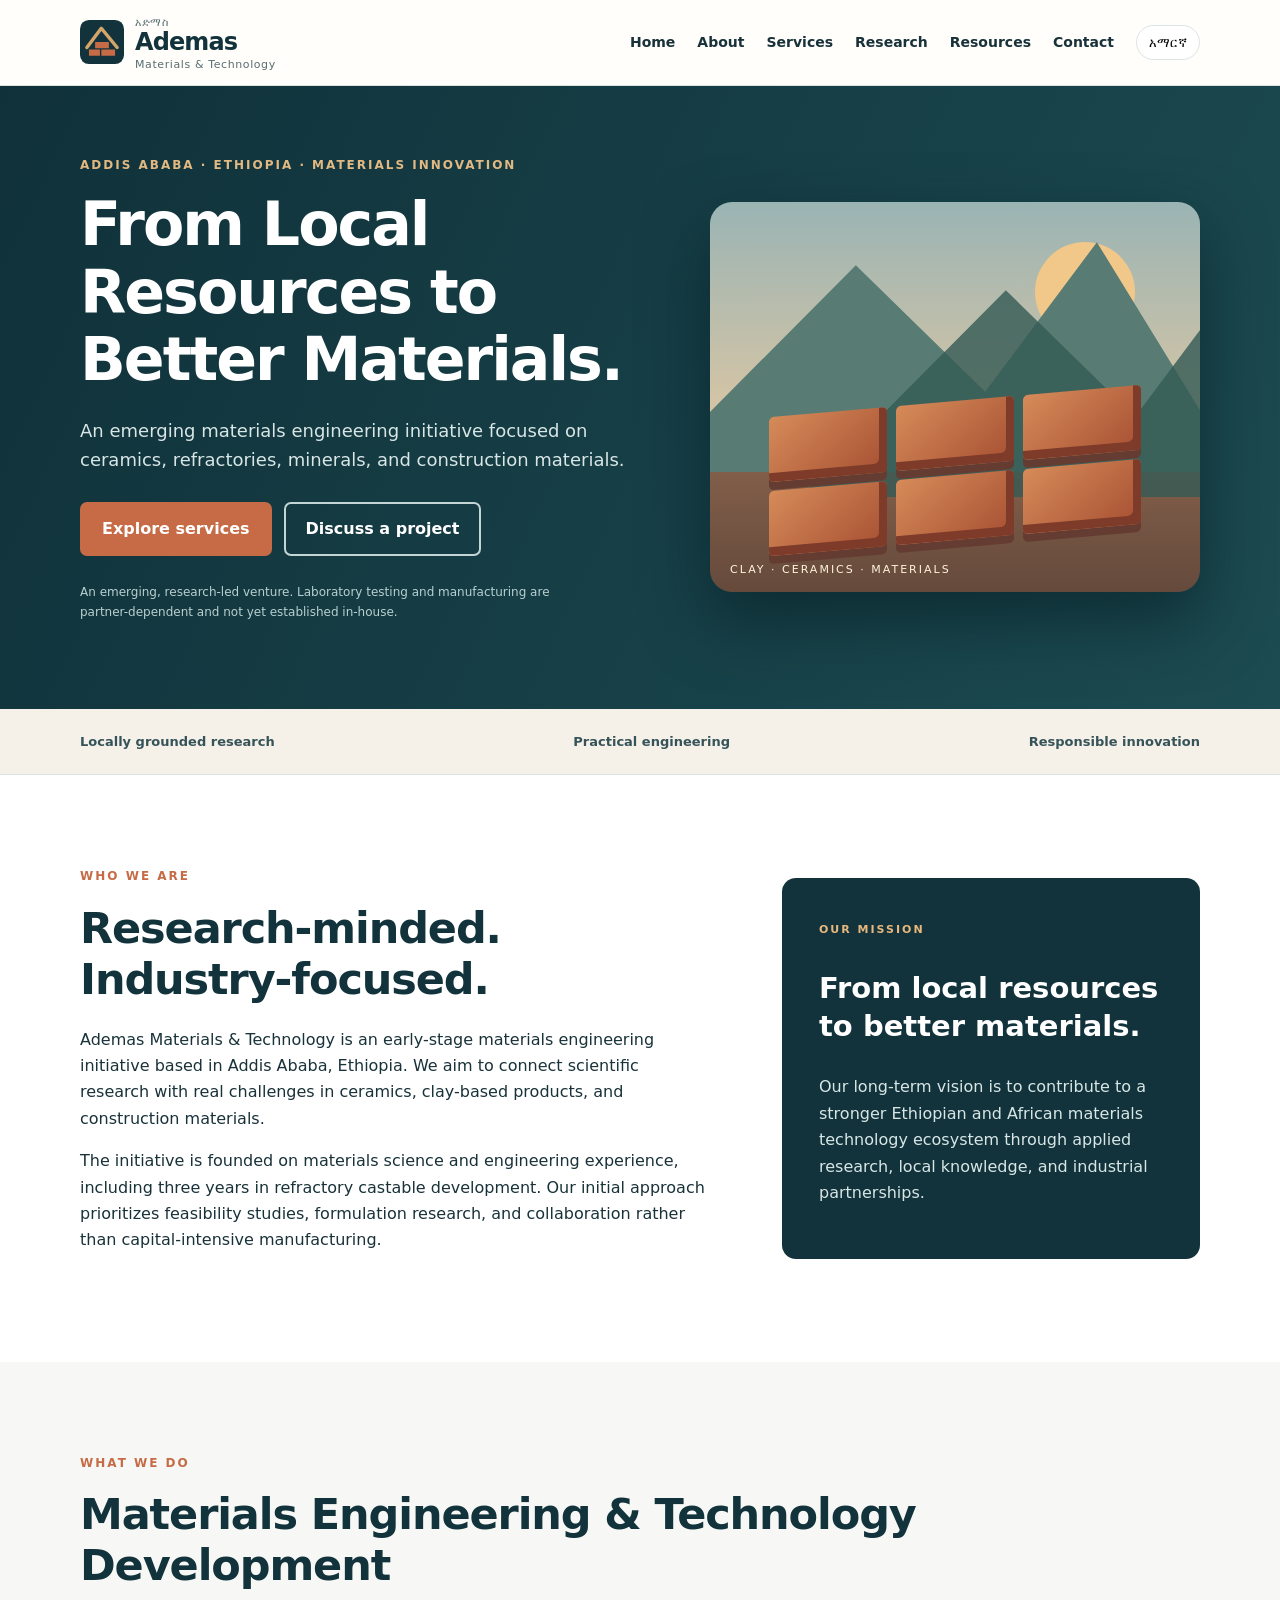
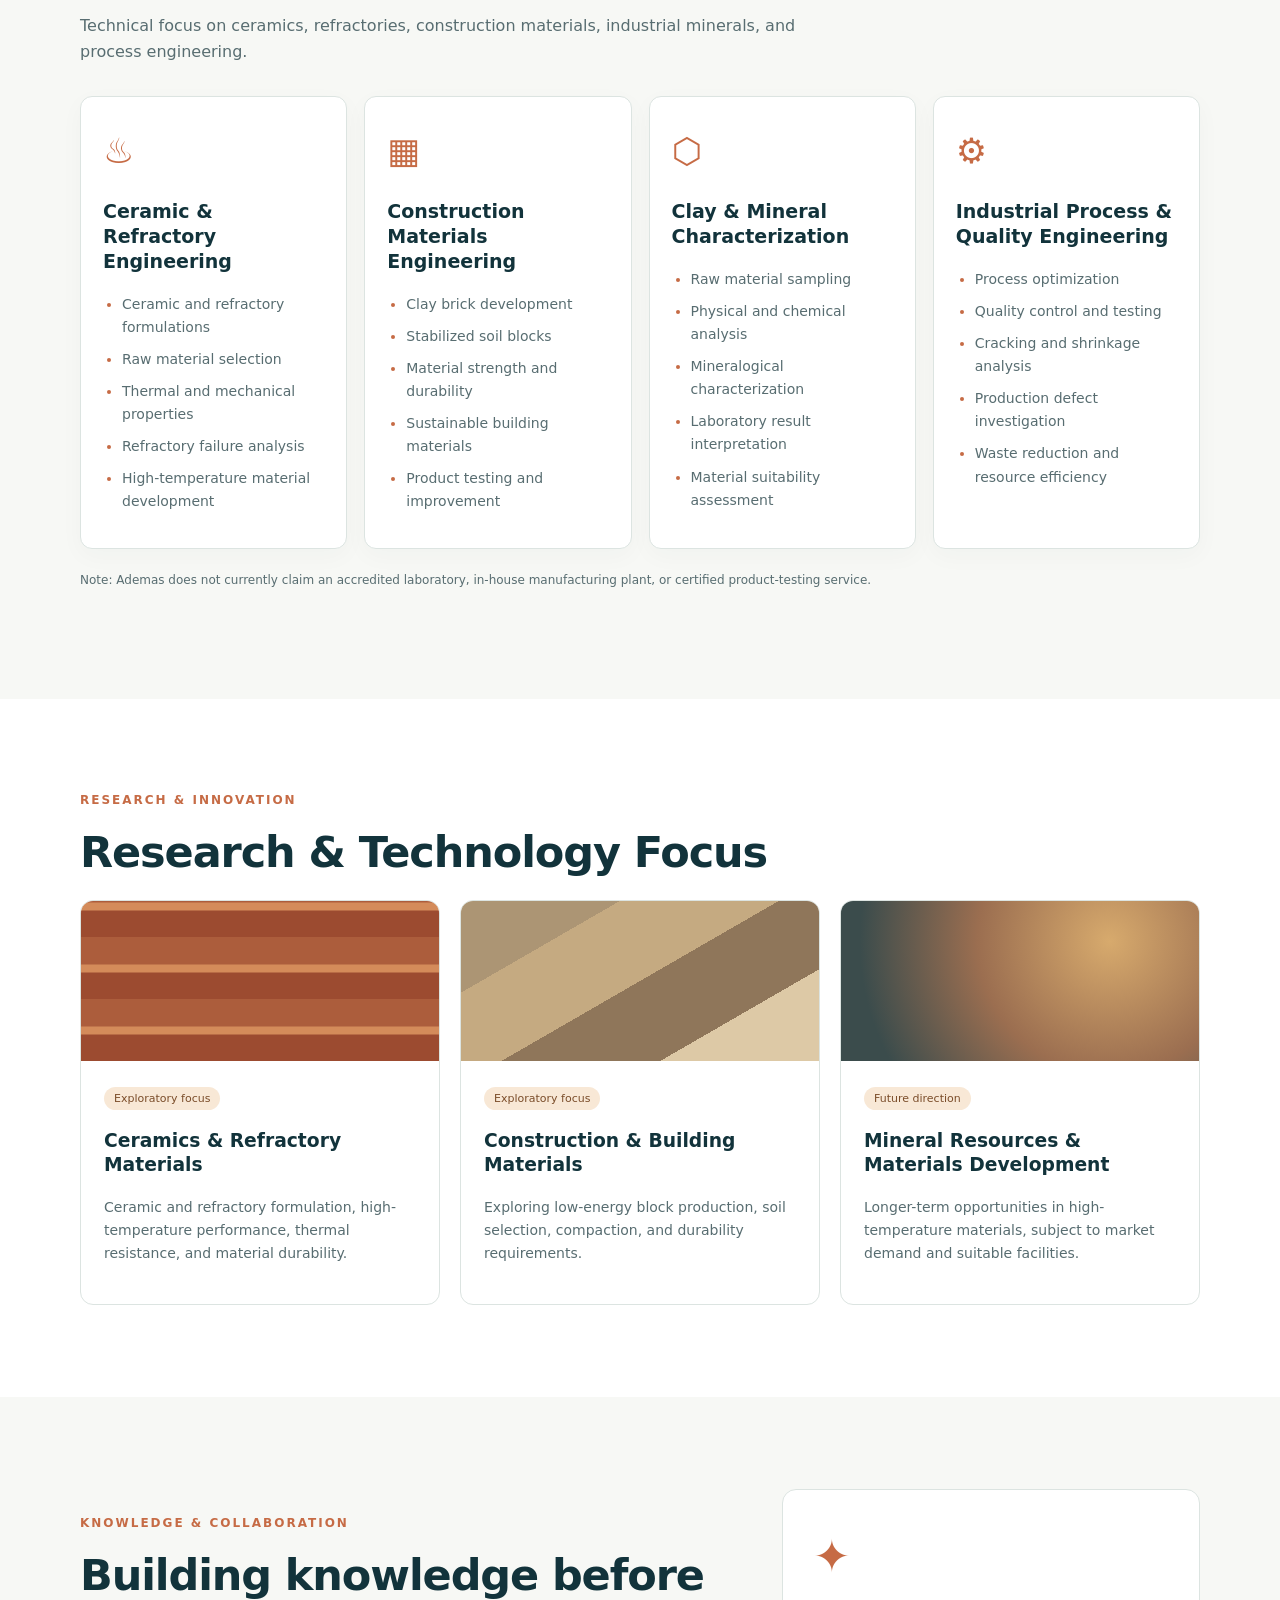
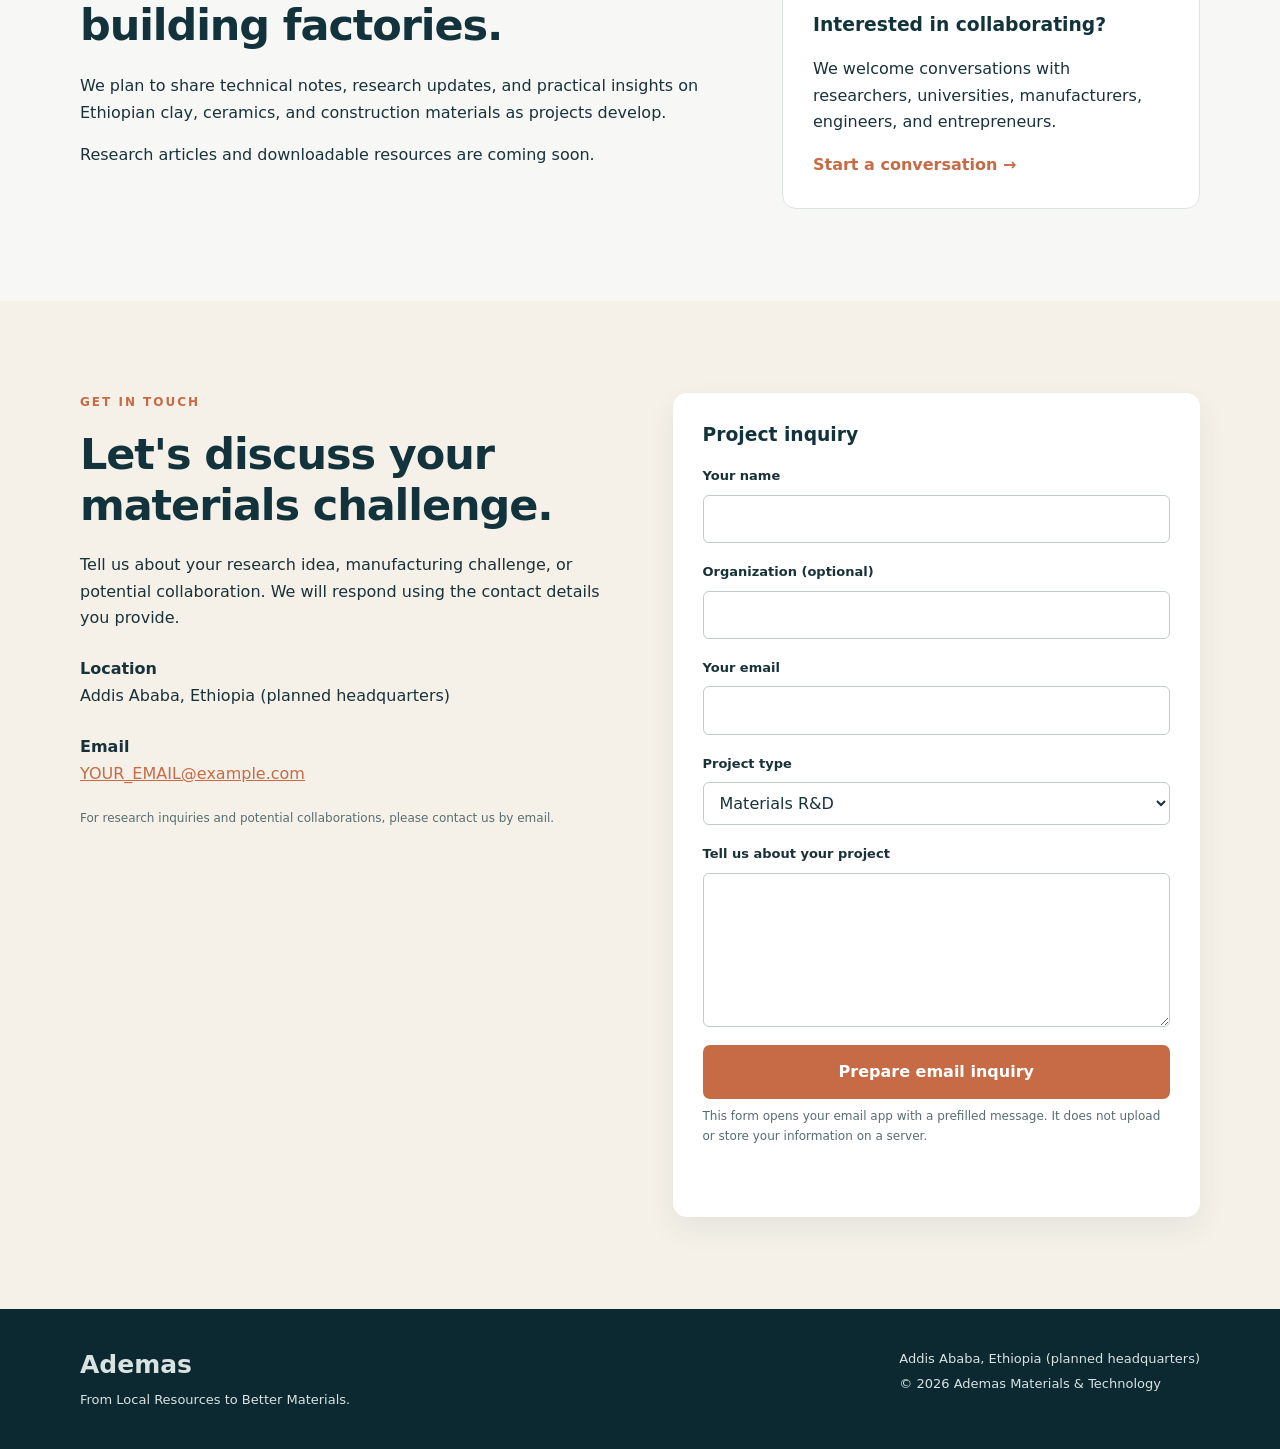
==== index.html @ 6569d505 "Update index.html" ====
<!doctype html>
<html lang="en"><head><meta charset="utf-8"><meta name="viewport" content="width=device-width,initial-scale=1"><meta name="description" content=" Ademas Materials & Technology applied ceramic and construction materials research in Addis Ababa , Ethiopia."><title>Ademas | Materials & Technology</title><link rel="icon" href="favicon.svg" type="image/svg+xml"><link rel="stylesheet" href="styles.css"></head><body>
<header class="site-header"><a class="brand" href="#home" aria-label="Ademas home"><img src="favicon.svg" alt="" width="44" height="44">
<span class="brand-names">
<small lang="am" class="brand-amharic">አድማስ</small> <strong>Ademas</strong> <small>Materials &amp; Technology</small></span></a><button class="menu-toggle" aria-expanded="false" aria-controls="nav" aria-label="Open menu">☰</button><nav id="nav" class="nav" aria-label="Main navigation"><a href="#home" data-i18n="navHome">Home</a><a href="#about" data-i18n="navAbout">About</a><a href="#services" data-i18n="navServices">Services</a><a href="#research" data-i18n="navResearch">Research</a><a href="#resources" data-i18n="navResources">Resources</a><a href="#contact" data-i18n="navContact">Contact</a><button id="language" class="language" aria-label="Switch language">አማርኛ</button></nav></header>
<main><section id="home" class="hero"><div class="container hero-grid"><div><p class="eyebrow" data-i18n="eyebrow"> ADDIS ABABA · ETHIOPIA · MATERIALS INNOVATION</p><h1 data-i18n="heroTitle">From Local Resources to Better Materials.</h1><p class="lead" data-i18n="heroText">An emerging materials engineering initiative focused on ceramics, refractories, minerals, and construction materials.</p><div class="actions"><a class="btn primary" href="#services" data-i18n="explore">Explore services</a><a class="btn outline" href="#contact" data-i18n="talk">Discuss a project</a></div><p class="hero-note" data-i18n="stage">An emerging, research-led venture. Laboratory testing and manufacturing are partner-dependent and not yet established in-house.</p></div><div class="hero-art" role="img" aria-label="Stylized clay brick and mineral material illustration"><div class="sun"></div><div class="mountain mountain-a"></div><div class="mountain mountain-b"></div><div class="bricks"><i></i><i></i><i></i><i></i><i></i><i></i></div><div class="material-label">CLAY · CERAMICS · MATERIALS</div></div></div></section>
<section class="strip"><div class="container strip-grid"><span data-i18n="strip1">Locally grounded research</span><span data-i18n="strip2">Practical engineering</span><span data-i18n="strip3">Responsible innovation</span></div></section>
<section id="about" class="section"><div class="container two-col"><div><p class="eyebrow" data-i18n="aboutEyebrow">WHO WE ARE</p><h2 data-i18n="aboutTitle">Research-minded. Industry-focused.</h2><p data-i18n="about1">Ademas Materials & Technology is an early-stage materials engineering initiative based in Addis Ababa, Ethiopia. We aim to connect scientific research with real challenges in ceramics, clay-based products, and construction materials.</p><p data-i18n="about2">The initiative is founded on materials science and engineering experience, including three years in refractory castable development. Our initial approach prioritizes feasibility studies, formulation research, and collaboration rather than capital-intensive manufacturing.</p></div><aside class="statement"><span class="small-label" data-i18n="missionLabel">OUR MISSION</span><h3 data-i18n="mission">From local resources to better materials.</h3><p data-i18n="vision">Our long-term vision is to contribute to a stronger Ethiopian and African materials technology ecosystem through applied research, local knowledge, and industrial partnerships.</p></aside></div></section>
<section id="services" class="section alt"><div class="container"><p class="eyebrow" data-i18n="servicesEyebrow">WHAT WE DO</p><h2 data-i18n="servicesTitle">Materials Engineering & Technology Development</h2><p class="section-intro" data-i18n="servicesIntro">Technical focus on ceramics, refractories, construction materials, industrial minerals, and process engineering.</p>
  
<div class="cards">

  <article class="card">
    <div class="symbol">♨</div>
    <h3 data-i18n="s1t">Ceramic &amp; Refractory Engineering</h3>
    <ul class="service-list">
      <li>Ceramic and refractory formulations</li>
      <li>Raw material selection</li>
      <li>Thermal and mechanical properties</li>
      <li>Refractory failure analysis</li>
      <li>High-temperature material development</li>
    </ul>
  </article>

  <article class="card">
    <div class="symbol">▦</div>
    <h3 data-i18n="s2t">Construction Materials Engineering</h3>
    <ul class="service-list">
      <li>Clay brick development</li>
      <li>Stabilized soil blocks</li>
      <li>Material strength and durability</li>
      <li>Sustainable building materials</li>
      <li>Product testing and improvement</li>
    </ul>
  </article>

  <article class="card">
    <div class="symbol">⬡</div>
    <h3 data-i18n="s3t">Clay &amp; Mineral Characterization</h3>
    <ul class="service-list">
      <li>Raw material sampling</li>
      <li>Physical and chemical analysis</li>
      <li>Mineralogical characterization</li>
      <li>Laboratory result interpretation</li>
      <li>Material suitability assessment</li>
    </ul>
  </article>

  <article class="card">
    <div class="symbol">⚙</div>
    <h3 data-i18n="s4t">Industrial Process &amp; Quality Engineering</h3>
    <ul class="service-list">
      <li>Process optimization</li>
      <li>Quality control and testing</li>
      <li>Cracking and shrinkage analysis</li>
      <li>Production defect investigation</li>
      <li>Waste reduction and resource efficiency</li>
    </ul>
  </article>

</div>
<p class="disclaimer" data-i18n="servicesNote">Note: Ademas does not currently claim an accredited laboratory, in-house manufacturing plant, or certified product-testing service.</p></div></section>
<section id="research" class="section"><div class="container"><p class="eyebrow" data-i18n="researchEyebrow">RESEARCH & INNOVATION</p><h2 data-i18n="researchTitle">Research & Technology Focus</h2><div class="research-grid"><article class="research-card"><div class="research-graphic clay"></div><div class="research-body"><span class="pill" data-i18n="exploratory">Exploratory focus</span><h3 data-i18n="r1t">Ceramics & Refractory Materials</h3><p data-i18n="r1d">Ceramic and refractory formulation, high-temperature performance, thermal resistance, and material durability.</p></div></article><article class="research-card"><div class="research-graphic earth"></div><div class="research-body"><span class="pill" data-i18n="exploratory2">Exploratory focus</span><h3 data-i18n="r2t">Construction & Building Materials</h3><p data-i18n="r2d">Exploring low-energy block production, soil selection, compaction, and durability requirements.</p></div></article><article class="research-card"><div class="research-graphic refractory"></div><div class="research-body"><span class="pill" data-i18n="future">Future direction</span><h3 data-i18n="r3t">Mineral Resources & Materials Development</h3><p data-i18n="r3d">Longer-term opportunities in high-temperature materials, subject to market demand and suitable facilities.</p></div></article></div></div></section>
<section id="resources" class="section alt"><div class="container two-col"><div><p class="eyebrow" data-i18n="resourcesEyebrow">KNOWLEDGE & COLLABORATION</p><h2 data-i18n="resourcesTitle">Building knowledge before building factories.</h2><p data-i18n="resourcesText">We plan to share technical notes, research updates, and practical insights on Ethiopian clay, ceramics, and construction materials as projects develop.</p><p data-i18n="resourcesComing">Research articles and downloadable resources are coming soon.</p></div><div class="resource-box"><div class="resource-icon">✦</div><h3 data-i18n="partnerTitle">Interested in collaborating?</h3><p data-i18n="partnerText">We welcome conversations with researchers, universities, manufacturers, engineers, and entrepreneurs.</p><a href="#contact" class="text-link" data-i18n="partnerLink">Start a conversation →</a></div></div></section>
<section id="contact" class="section contact-section"><div class="container contact-grid"><div><p class="eyebrow" data-i18n="contactEyebrow">GET IN TOUCH</p><h2 data-i18n="contactTitle">Let's discuss your materials challenge.</h2><p data-i18n="contactText">Tell us about your research idea, manufacturing challenge, or potential collaboration. We will respond using the contact details you provide.</p><div class="contact-detail"><strong data-i18n="locationLabel">Location</strong><span>Addis Ababa, Ethiopia (planned headquarters)</span></div><div class="contact-detail"><strong data-i18n="emailLabel">Email</strong><a id="emailLink" href="mailto:ademas.technology@outlook.com">ademas.technology@outlook.com</a></div><p class="disclaimer" data-i18n="emailNote">For research inquiries and potential collaborations, please contact us by email.</p></div><form id="contactForm" class="contact-form"><h3 data-i18n="formTitle">Project inquiry</h3><label for="name" data-i18n="name">Your name</label><input id="name" name="name" required autocomplete="name" maxlength="100"><label for="org" data-i18n="organization">Organization (optional)</label><input id="org" name="organization" maxlength="120"><label for="email" data-i18n="yourEmail">Your email</label><input id="email" type="email" name="email" required autocomplete="email"><label for="topic" data-i18n="topic">Project type</label><select id="topic" name="topic"><option value="Materials R&D">Materials R&D</option><option value="Bricks & ceramics">Bricks & ceramics</option><option value="Clay & minerals">Clay & minerals</option><option value="Consulting">Consulting</option><option value="Collaboration">Collaboration</option></select><label for="message" data-i18n="message">Tell us about your project</label><textarea id="message" name="message" rows="5" required maxlength="3000"></textarea><button class="btn primary submit" type="submit" data-i18n="send">Prepare email inquiry</button><p class="form-help" data-i18n="formHelp">This form opens your email app with a prefilled message. It does not upload or store your information on a server.</p><p id="formStatus" role="status" aria-live="polite"></p></form></div></section></main>
<footer><div class="container footer-grid"><div><strong>Ademas</strong><p data-i18n="footerTag">From Local Resources to Better Materials.</p></div><div><p>Addis Ababa, Ethiopia (planned headquarters)</p><p>© <span id="year"></span> Ademas Materials & Technology</p></div></div></footer><script src="script.js"></script></body></html>
---- styles.css ----
:root{--teal:#12333b;--dark:#0c2830;--terra:#c66b45;--gold:#d4a56a;--ivory:#f5f1e9;--ink:#19323a;--muted:#586d71;--line:#dce4e1}*{box-sizing:border-box}html{scroll-behavior:smooth;scroll-padding-top:85px}body{margin:0;color:var(--ink);font-family:system-ui,-apple-system,'Segoe UI',Arial,sans-serif;line-height:1.65}a{color:inherit}button,input,textarea,select{font:inherit}button{cursor:pointer}.container{width:min(1120px,calc(100% - 40px));margin:auto}.site-header{position:sticky;top:0;z-index:30;background:#fffefbf5;backdrop-filter:blur(12px);display:flex;align-items:center;justify-content:space-between;padding:13px max(20px,calc((100vw - 1120px)/2));border-bottom:1px solid var(--line)}.brand{display:flex;align-items:center;gap:11px;text-decoration:none;line-height:1.1}.brand strong{font-size:24px;letter-spacing:-.9px;color:var(--teal)}.terra{color:var(--terra)}.brand small{display:block;color:var(--muted);font-size:11px;letter-spacing:.6px;margin-top:4px}.nav{display:flex;align-items:center;gap:22px}.nav a{text-decoration:none;font-size:14px;font-weight:650}.nav a:hover,.text-link:hover{color:var(--terra)}.language{border:1px solid var(--line);background:#fff;border-radius:20px;padding:6px 12px;font-size:13px}.menu-toggle{display:none;border:0;background:none;font-size:28px;color:var(--teal)}.hero{background:linear-gradient(115deg,#10313a,#1c4b51);color:#fff;overflow:hidden}.hero-grid{display:grid;grid-template-columns:1.08fr .92fr;gap:55px;align-items:center;min-height:560px;padding-top:70px;padding-bottom:70px}.eyebrow{font-size:12px;letter-spacing:2px;font-weight:800;color:var(--terra);margin:0 0 16px}.hero .eyebrow{color:#e2b982}.hero h1{font-size:clamp(37px,4.7vw,65px);line-height:1.12;letter-spacing:-2px;margin:0 0 22px}.lead{font-size:18px;color:#d8e6e6;max-width:610px}.actions{display:flex;gap:12px;flex-wrap:wrap;margin:27px 0}.btn{display:inline-flex;align-items:center;justify-content:center;text-decoration:none;border-radius:7px;padding:12px 20px;font-weight:750;border:2px solid transparent;transition:transform .2s,background .2s}.btn:hover{transform:translateY(-2px)}.btn.primary{background:var(--terra);color:#fff}.btn.outline{border-color:#c4d5d6;color:#fff}.hero-note{font-size:12px;color:#b9d0d0;max-width:520px}.hero-art{height:390px;border-radius:22px;position:relative;background:linear-gradient(#9ab4b4 0%,#d6c5a5 54%,#8e674f 55%,#654a3c 100%);overflow:hidden;box-shadow:0 28px 65px #061d2399}.sun{position:absolute;top:40px;right:65px;width:100px;height:100px;background:#f1c78a;border-radius:50%}.mountain{position:absolute;bottom:120px;width:120%;height:230px;clip-path:polygon(0 100%,35% 10%,57% 65%,76% 0,100% 100%)}.mountain-a{left:-60px;background:#587b74}.mountain-b{left:90px;bottom:95px;background:#345a56;opacity:.8}.bricks{position:absolute;bottom:52px;left:12%;right:12%;display:grid;grid-template-columns:repeat(3,1fr);gap:9px;transform:skewY(-5deg)}.bricks i{height:65px;border-radius:5px;background:linear-gradient(140deg,#d68b59,#a64f32);box-shadow:inset -8px -9px #7e3b2a,0 8px 0 #643c32}.material-label{position:absolute;bottom:13px;left:20px;color:#fff4dc;font-size:11px;letter-spacing:2px}.strip{background:var(--ivory);border-bottom:1px solid var(--line)}.strip-grid{display:flex;justify-content:space-between;gap:20px;padding:22px 0;font-size:13px;font-weight:750;color:#365359}.section{padding:92px 0}.section.alt{background:#f7f8f5}.two-col{display:grid;grid-template-columns:1.2fr .8fr;gap:75px;align-items:center}h2{font-size:clamp(29px,3.4vw,43px);line-height:1.18;letter-spacing:-1.1px;color:var(--teal);margin:0 0 22px}h3{line-height:1.3;color:var(--teal)}p{margin:0 0 16px}.statement{background:var(--teal);padding:37px;border-radius:14px;color:#d8e6e6}.statement h3{color:#fff;font-size:29px}.small-label{font-size:11px;letter-spacing:2px;color:#e8b87d;font-weight:800}.section-intro{max-width:720px;color:var(--muted);margin-bottom:30px}.cards{display:grid;grid-template-columns:repeat(4,1fr);gap:17px}.card{padding:26px 22px;background:#fff;border:1px solid var(--line);border-radius:12px;box-shadow:0 7px 24px #153a3b08}.card h3{font-size:19px}.card p{color:var(--muted);font-size:14px}.symbol{font-size:35px;color:var(--terra)}.disclaimer{color:var(--muted);font-size:12px;margin-top:22px}.research-grid{display:grid;grid-template-columns:repeat(3,1fr);gap:20px}.research-card{border:1px solid var(--line);border-radius:13px;overflow:hidden}.research-graphic{height:160px}.research-graphic.clay{background:repeating-linear-gradient(0deg,#9c4b30 0 26px,#d48b5a 27px 34px,#ac5d3c 35px 62px)}.research-graphic.earth{background:linear-gradient(150deg,#ac9574 0 25%,#c5aa81 25% 50%,#8f765a 50% 75%,#ddc9a6 75%)}.research-graphic.refractory{background:radial-gradient(circle at 75% 25%,#d7aa6d,#9b6e50 45%,#3b4c4c 85%)}.research-body{padding:23px}.research-body p{font-size:14px;color:var(--muted)}.pill{font-size:11px;color:#7a4c29;background:#f8e8d6;border-radius:20px;padding:5px 10px}.resource-box{padding:30px;background:#fff;border:1px solid var(--line);border-radius:14px}.resource-icon{font-size:45px;color:var(--terra)}.text-link{color:var(--terra);font-weight:750;text-decoration:none}.contact-section{background:var(--ivory)}.contact-grid{display:grid;grid-template-columns:1fr 1fr;gap:65px}.contact-detail{margin-top:25px}.contact-detail strong,.contact-detail span{display:block}.contact-detail a{color:var(--terra);overflow-wrap:anywhere}.contact-form{padding:30px;background:white;border-radius:14px;box-shadow:0 12px 30px #12333b12;display:flex;flex-direction:column;gap:8px}.contact-form h3{margin:0 0 10px}.contact-form label{font-size:13px;font-weight:750}.contact-form input,.contact-form select,.contact-form textarea{border:1px solid #bdcdca;border-radius:6px;padding:10px 12px;margin-bottom:10px;width:100%;background:#fff;color:var(--ink)}.contact-form input:focus,.contact-form textarea:focus,.contact-form select:focus{outline:2px solid #d4a56a}.submit{width:100%}.form-help{font-size:12px;color:var(--muted)}footer{background:var(--dark);color:#d9e3e1;padding:35px 0}.footer-grid{display:flex;justify-content:space-between;gap:20px}.footer-grid strong{font-size:25px}.footer-grid p{font-size:13px;margin:4px 0}@media(max-width:900px){.menu-toggle{display:block}.nav{display:none;position:absolute;top:70px;left:0;right:0;background:#fff;flex-direction:column;align-items:stretch;padding:20px;box-shadow:0 14px 22px #0002}.nav.open{display:flex}.hero-grid{grid-template-columns:1fr;gap:35px}.hero-art{max-width:580px;width:100%;height:310px}.cards{grid-template-columns:repeat(2,1fr)}.two-col,.contact-grid{grid-template-columns:1fr;gap:30px}}@media(max-width:600px){.container{width:min(100% - 30px,1120px)}.hero-grid{padding-top:55px;padding-bottom:50px}.hero h1{letter-spacing:-1px}.hero-art{height:245px}.bricks i{height:42px}.strip-grid{flex-direction:column;gap:8px}.section{padding:60px 0}.cards,.research-grid{grid-template-columns:1fr}.footer-grid{flex-direction:column}.contact-form{padding:22px}.brand strong{font-size:21px}}

.service-list {
  padding-left: 19px;
  margin: 14px 0 0;
  color: var(--muted);
  font-size: 14px;
  line-height: 1.65;
}

.service-list li {
  margin-bottom: 9px;
}

.service-list li::marker {
  color: var(--terra);
}
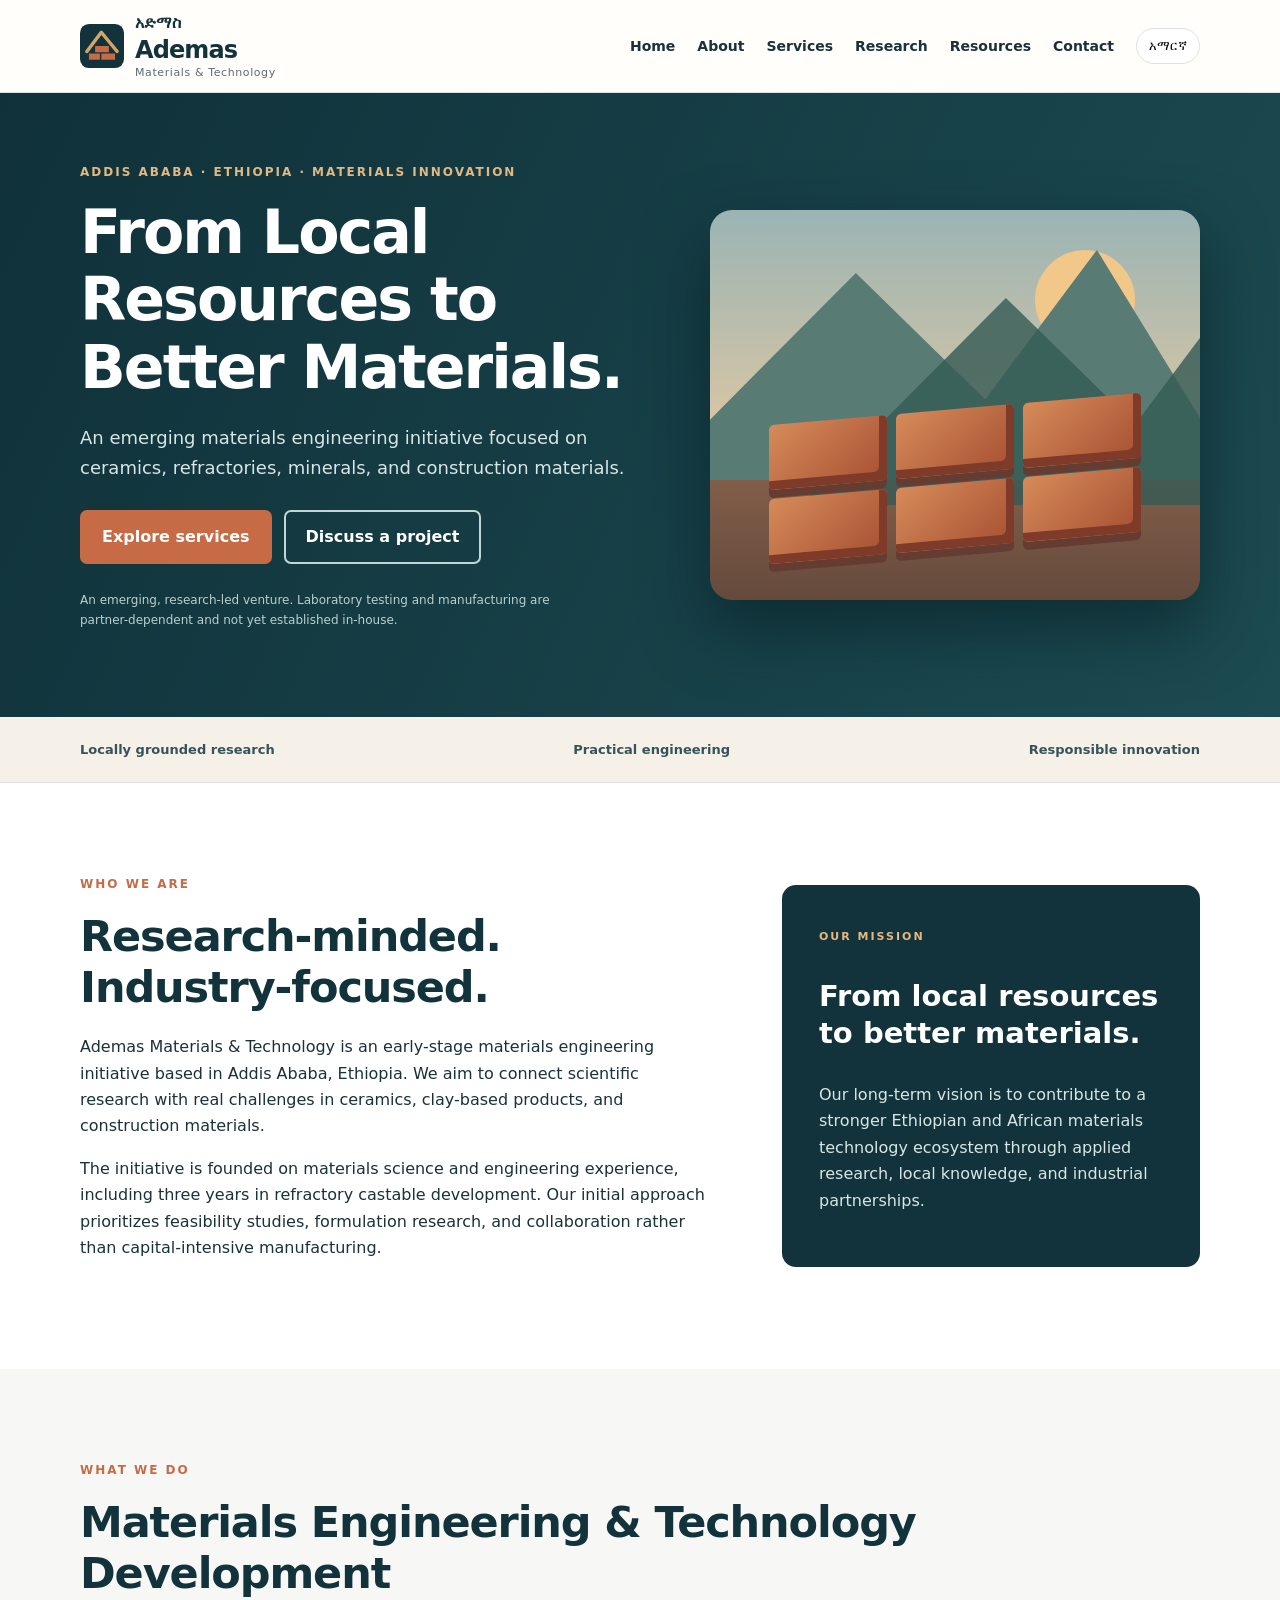
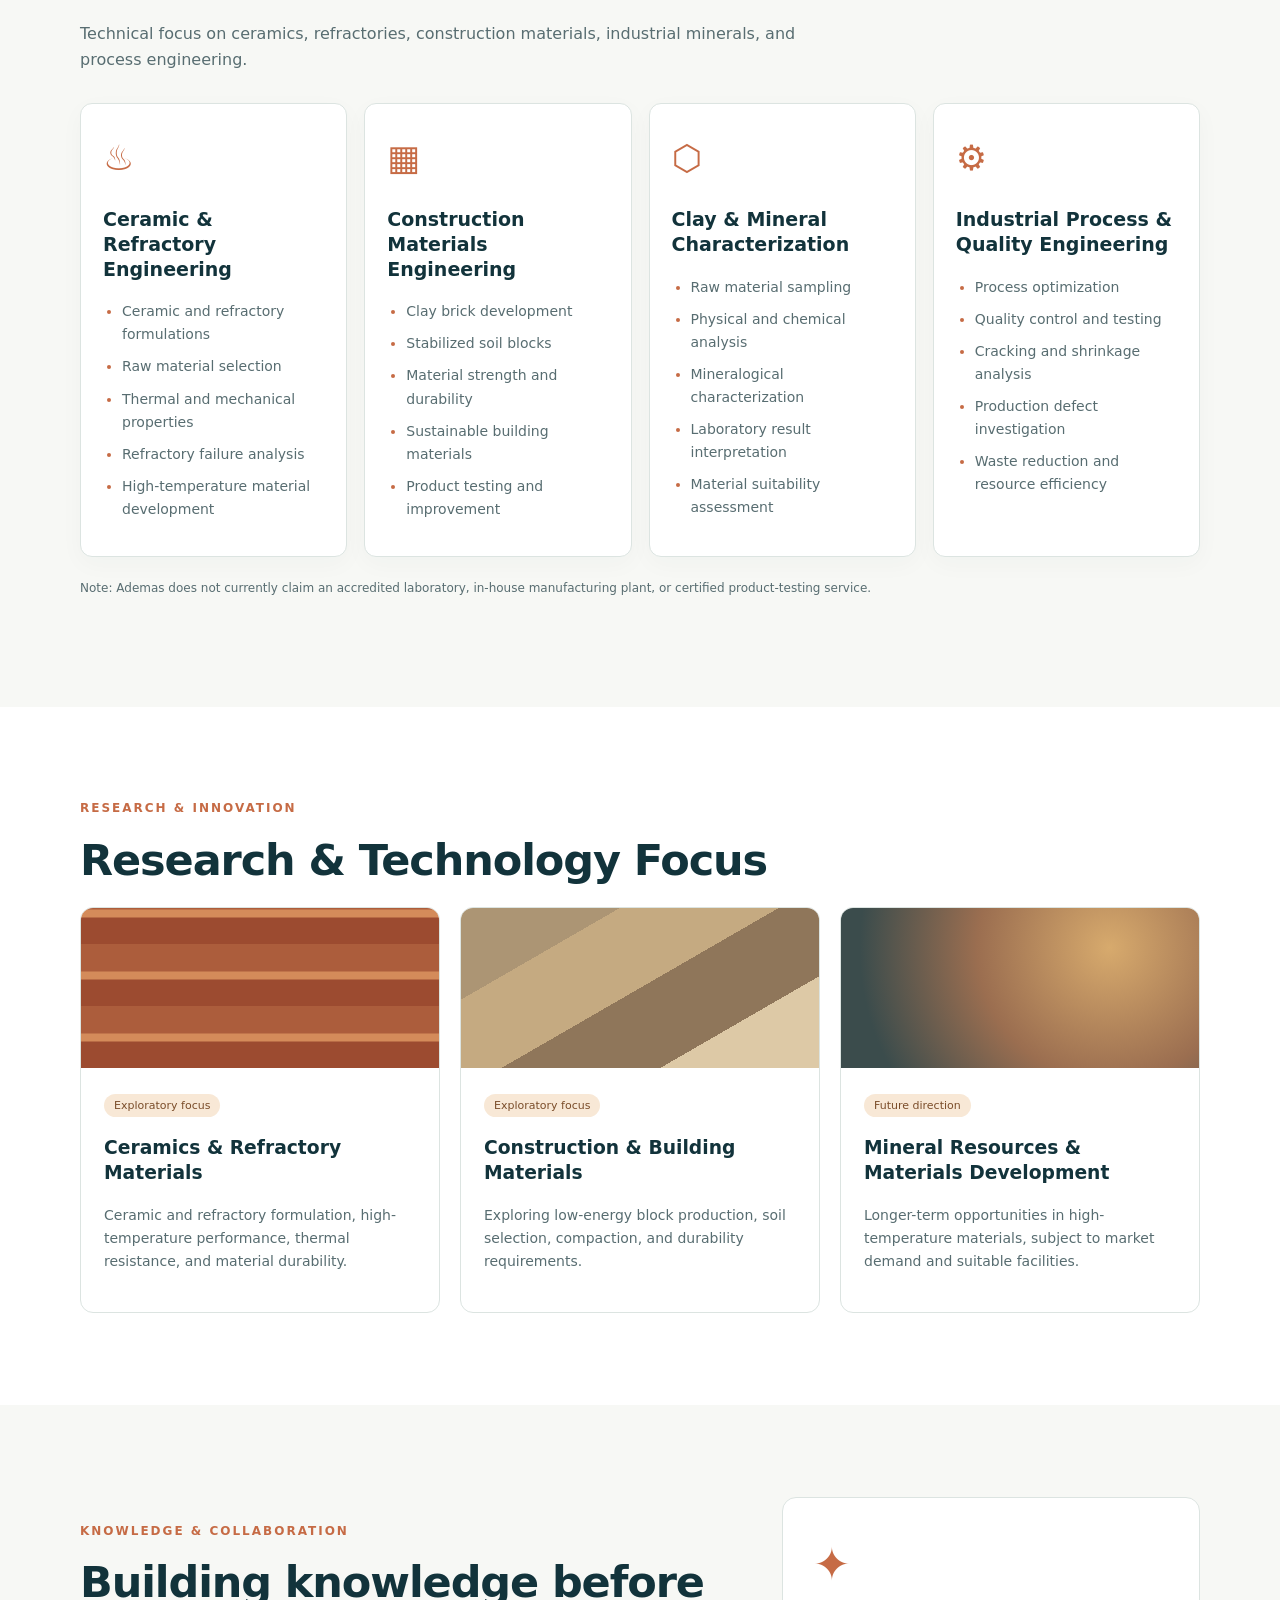
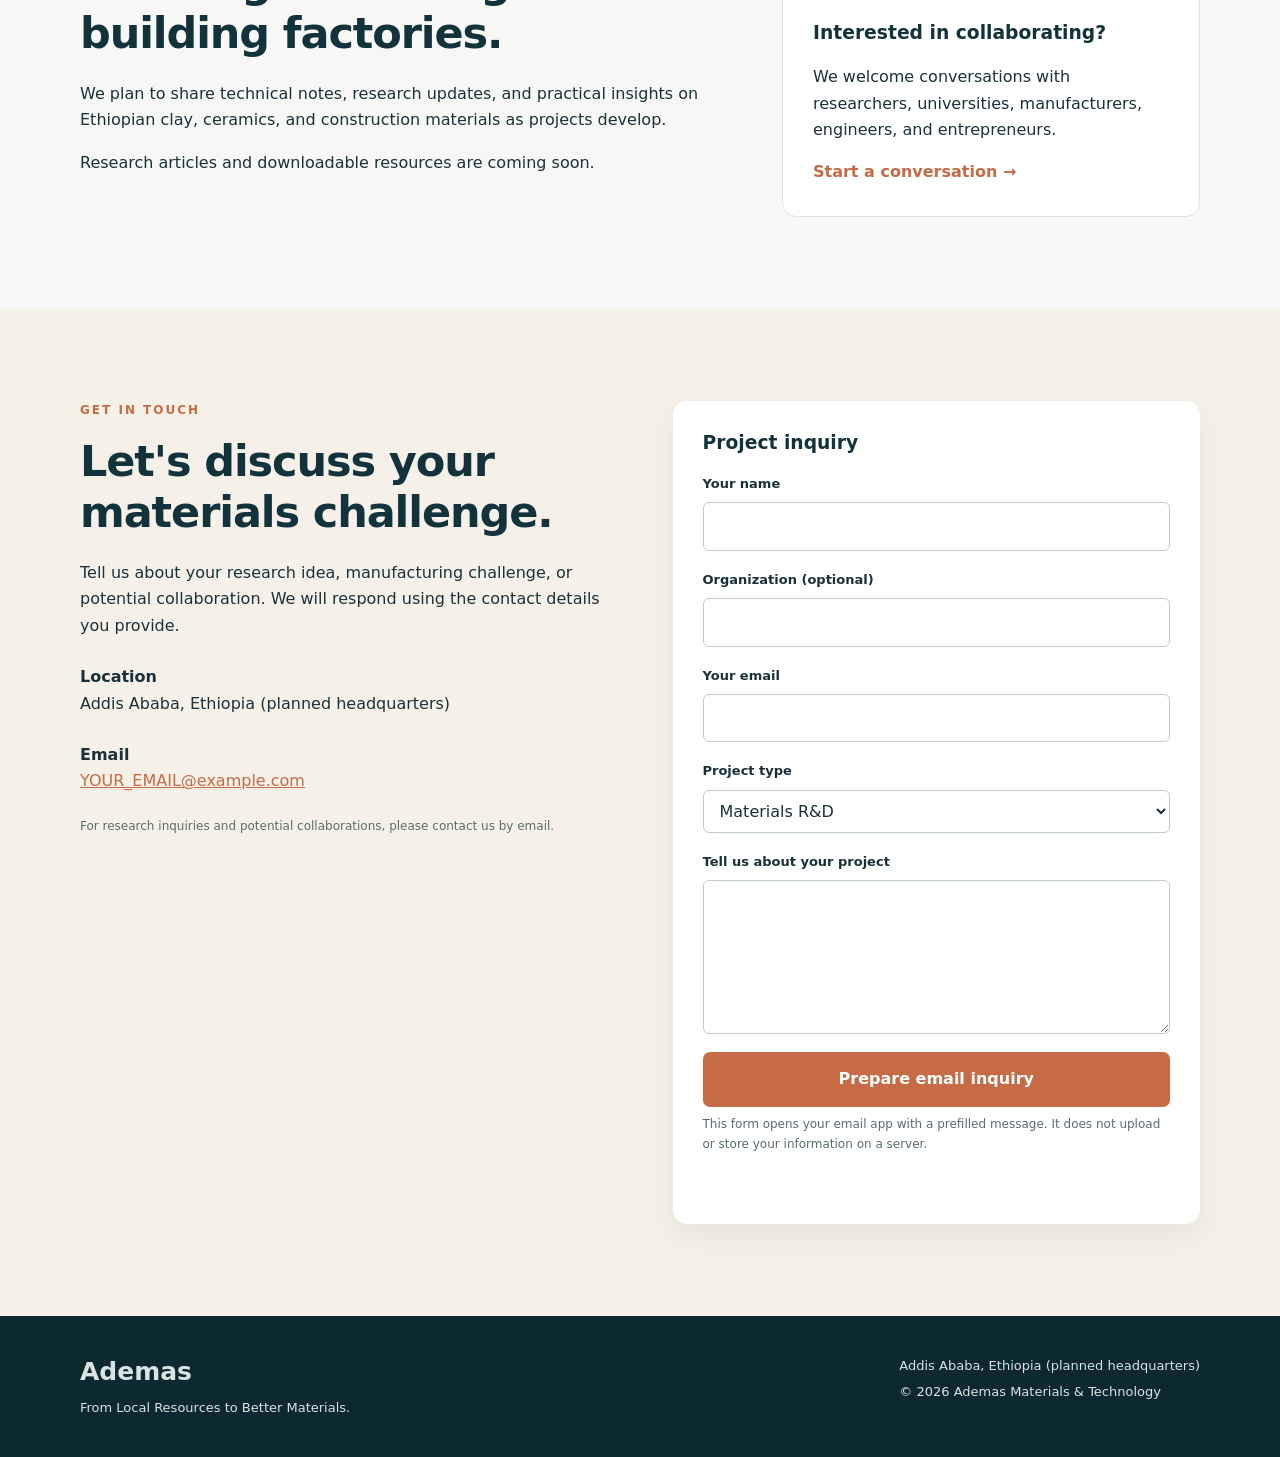
==== commit e1b8de0e: "Update index.html" ====
--- a/index.html
+++ b/index.html
@@ -3,7 +3,8 @@
 <header class="site-header"><a class="brand" href="#home" aria-label="Ademas home"><img src="favicon.svg" alt="" width="44" height="44">
 <span class="brand-names">
 <small lang="am" class="brand-amharic">አድማስ</small> <strong>Ademas</strong> <small>Materials &amp; Technology</small></span></a><button class="menu-toggle" aria-expanded="false" aria-controls="nav" aria-label="Open menu">☰</button><nav id="nav" class="nav" aria-label="Main navigation"><a href="#home" data-i18n="navHome">Home</a><a href="#about" data-i18n="navAbout">About</a><a href="#services" data-i18n="navServices">Services</a><a href="#research" data-i18n="navResearch">Research</a><a href="#resources" data-i18n="navResources">Resources</a><a href="#contact" data-i18n="navContact">Contact</a><button id="language" class="language" aria-label="Switch language">አማርኛ</button></nav></header>
-<main><section id="home" class="hero"><div class="container hero-grid"><div><p class="eyebrow" data-i18n="eyebrow"> ADDIS ABABA · ETHIOPIA · MATERIALS INNOVATION</p><h1 data-i18n="heroTitle">From Local Resources to Better Materials.</h1><p class="lead" data-i18n="heroText">An emerging materials engineering initiative focused on ceramics, refractories, minerals, and construction materials.</p><div class="actions"><a class="btn primary" href="#services" data-i18n="explore">Explore services</a><a class="btn outline" href="#contact" data-i18n="talk">Discuss a project</a></div><p class="hero-note" data-i18n="stage">An emerging, research-led venture. Laboratory testing and manufacturing are partner-dependent and not yet established in-house.</p></div><div class="hero-art" role="img" aria-label="Stylized clay brick and mineral material illustration"><div class="sun"></div><div class="mountain mountain-a"></div><div class="mountain mountain-b"></div><div class="bricks"><i></i><i></i><i></i><i></i><i></i><i></i></div><div class="material-label">CLAY · CERAMICS · MATERIALS</div></div></div></section>
+<main><section id="home" class="hero"><div class="container hero-grid"><div><p class="eyebrow" data-i18n="eyebrow"> ADDIS ABABA · ETHIOPIA · MATERIALS INNOVATION</p><h1 data-i18n="heroTitle">From Local Resources to Better Materials.</h1><p class="lead" data-i18n="heroText">An emerging materials engineering initiative focused on ceramics, refractories, minerals, and construction materials.</p><div class="actions"><a class="btn primary" href="#services" data-i18n="explore">Explore services</a><a class="btn outline" href="#contact" data-i18n="talk">Discuss a project</a></div><p class="hero-note" data-i18n="stage">An emerging, research-led venture. Laboratory testing and manufacturing are partner-dependent and not yet established in-house.</p></div><div class="hero-art" role="img" aria-label="Stylized clay brick and mineral material illustration"><div class="sun"></div><div class="mountain mountain-a"></div><div class="mountain mountain-b"></div><div class="bricks"><i></i><i></i><i></i><i></i><i></i><i></i></div>
+  </div></div></section>
 <section class="strip"><div class="container strip-grid"><span data-i18n="strip1">Locally grounded research</span><span data-i18n="strip2">Practical engineering</span><span data-i18n="strip3">Responsible innovation</span></div></section>
 <section id="about" class="section"><div class="container two-col"><div><p class="eyebrow" data-i18n="aboutEyebrow">WHO WE ARE</p><h2 data-i18n="aboutTitle">Research-minded. Industry-focused.</h2><p data-i18n="about1">Ademas Materials & Technology is an early-stage materials engineering initiative based in Addis Ababa, Ethiopia. We aim to connect scientific research with real challenges in ceramics, clay-based products, and construction materials.</p><p data-i18n="about2">The initiative is founded on materials science and engineering experience, including three years in refractory castable development. Our initial approach prioritizes feasibility studies, formulation research, and collaboration rather than capital-intensive manufacturing.</p></div><aside class="statement"><span class="small-label" data-i18n="missionLabel">OUR MISSION</span><h3 data-i18n="mission">From local resources to better materials.</h3><p data-i18n="vision">Our long-term vision is to contribute to a stronger Ethiopian and African materials technology ecosystem through applied research, local knowledge, and industrial partnerships.</p></aside></div></section>
 <section id="services" class="section alt"><div class="container"><p class="eyebrow" data-i18n="servicesEyebrow">WHAT WE DO</p><h2 data-i18n="servicesTitle">Materials Engineering & Technology Development</h2><p class="section-intro" data-i18n="servicesIntro">Technical focus on ceramics, refractories, construction materials, industrial minerals, and process engineering.</p>
--- a/styles.css
+++ b/styles.css
@@ -1,17 +1,135 @@
-:root{--teal:#12333b;--dark:#0c2830;--terra:#c66b45;--gold:#d4a56a;--ivory:#f5f1e9;--ink:#19323a;--muted:#586d71;--line:#dce4e1}*{box-sizing:border-box}html{scroll-behavior:smooth;scroll-padding-top:85px}body{margin:0;color:var(--ink);font-family:system-ui,-apple-system,'Segoe UI',Arial,sans-serif;line-height:1.65}a{color:inherit}button,input,textarea,select{font:inherit}button{cursor:pointer}.container{width:min(1120px,calc(100% - 40px));margin:auto}.site-header{position:sticky;top:0;z-index:30;background:#fffefbf5;backdrop-filter:blur(12px);display:flex;align-items:center;justify-content:space-between;padding:13px max(20px,calc((100vw - 1120px)/2));border-bottom:1px solid var(--line)}.brand{display:flex;align-items:center;gap:11px;text-decoration:none;line-height:1.1}.brand strong{font-size:24px;letter-spacing:-.9px;color:var(--teal)}.terra{color:var(--terra)}.brand small{display:block;color:var(--muted);font-size:11px;letter-spacing:.6px;margin-top:4px}.nav{display:flex;align-items:center;gap:22px}.nav a{text-decoration:none;font-size:14px;font-weight:650}.nav a:hover,.text-link:hover{color:var(--terra)}.language{border:1px solid var(--line);background:#fff;border-radius:20px;padding:6px 12px;font-size:13px}.menu-toggle{display:none;border:0;background:none;font-size:28px;color:var(--teal)}.hero{background:linear-gradient(115deg,#10313a,#1c4b51);color:#fff;overflow:hidden}.hero-grid{display:grid;grid-template-columns:1.08fr .92fr;gap:55px;align-items:center;min-height:560px;padding-top:70px;padding-bottom:70px}.eyebrow{font-size:12px;letter-spacing:2px;font-weight:800;color:var(--terra);margin:0 0 16px}.hero .eyebrow{color:#e2b982}.hero h1{font-size:clamp(37px,4.7vw,65px);line-height:1.12;letter-spacing:-2px;margin:0 0 22px}.lead{font-size:18px;color:#d8e6e6;max-width:610px}.actions{display:flex;gap:12px;flex-wrap:wrap;margin:27px 0}.btn{display:inline-flex;align-items:center;justify-content:center;text-decoration:none;border-radius:7px;padding:12px 20px;font-weight:750;border:2px solid transparent;transition:transform .2s,background .2s}.btn:hover{transform:translateY(-2px)}.btn.primary{background:var(--terra);color:#fff}.btn.outline{border-color:#c4d5d6;color:#fff}.hero-note{font-size:12px;color:#b9d0d0;max-width:520px}.hero-art{height:390px;border-radius:22px;position:relative;background:linear-gradient(#9ab4b4 0%,#d6c5a5 54%,#8e674f 55%,#654a3c 100%);overflow:hidden;box-shadow:0 28px 65px #061d2399}.sun{position:absolute;top:40px;right:65px;width:100px;height:100px;background:#f1c78a;border-radius:50%}.mountain{position:absolute;bottom:120px;width:120%;height:230px;clip-path:polygon(0 100%,35% 10%,57% 65%,76% 0,100% 100%)}.mountain-a{left:-60px;background:#587b74}.mountain-b{left:90px;bottom:95px;background:#345a56;opacity:.8}.bricks{position:absolute;bottom:52px;left:12%;right:12%;display:grid;grid-template-columns:repeat(3,1fr);gap:9px;transform:skewY(-5deg)}.bricks i{height:65px;border-radius:5px;background:linear-gradient(140deg,#d68b59,#a64f32);box-shadow:inset -8px -9px #7e3b2a,0 8px 0 #643c32}.material-label{position:absolute;bottom:13px;left:20px;color:#fff4dc;font-size:11px;letter-spacing:2px}.strip{background:var(--ivory);border-bottom:1px solid var(--line)}.strip-grid{display:flex;justify-content:space-between;gap:20px;padding:22px 0;font-size:13px;font-weight:750;color:#365359}.section{padding:92px 0}.section.alt{background:#f7f8f5}.two-col{display:grid;grid-template-columns:1.2fr .8fr;gap:75px;align-items:center}h2{font-size:clamp(29px,3.4vw,43px);line-height:1.18;letter-spacing:-1.1px;color:var(--teal);margin:0 0 22px}h3{line-height:1.3;color:var(--teal)}p{margin:0 0 16px}.statement{background:var(--teal);padding:37px;border-radius:14px;color:#d8e6e6}.statement h3{color:#fff;font-size:29px}.small-label{font-size:11px;letter-spacing:2px;color:#e8b87d;font-weight:800}.section-intro{max-width:720px;color:var(--muted);margin-bottom:30px}.cards{display:grid;grid-template-columns:repeat(4,1fr);gap:17px}.card{padding:26px 22px;background:#fff;border:1px solid var(--line);border-radius:12px;box-shadow:0 7px 24px #153a3b08}.card h3{font-size:19px}.card p{color:var(--muted);font-size:14px}.symbol{font-size:35px;color:var(--terra)}.disclaimer{color:var(--muted);font-size:12px;margin-top:22px}.research-grid{display:grid;grid-template-columns:repeat(3,1fr);gap:20px}.research-card{border:1px solid var(--line);border-radius:13px;overflow:hidden}.research-graphic{height:160px}.research-graphic.clay{background:repeating-linear-gradient(0deg,#9c4b30 0 26px,#d48b5a 27px 34px,#ac5d3c 35px 62px)}.research-graphic.earth{background:linear-gradient(150deg,#ac9574 0 25%,#c5aa81 25% 50%,#8f765a 50% 75%,#ddc9a6 75%)}.research-graphic.refractory{background:radial-gradient(circle at 75% 25%,#d7aa6d,#9b6e50 45%,#3b4c4c 85%)}.research-body{padding:23px}.research-body p{font-size:14px;color:var(--muted)}.pill{font-size:11px;color:#7a4c29;background:#f8e8d6;border-radius:20px;padding:5px 10px}.resource-box{padding:30px;background:#fff;border:1px solid var(--line);border-radius:14px}.resource-icon{font-size:45px;color:var(--terra)}.text-link{color:var(--terra);font-weight:750;text-decoration:none}.contact-section{background:var(--ivory)}.contact-grid{display:grid;grid-template-columns:1fr 1fr;gap:65px}.contact-detail{margin-top:25px}.contact-detail strong,.contact-detail span{display:block}.contact-detail a{color:var(--terra);overflow-wrap:anywhere}.contact-form{padding:30px;background:white;border-radius:14px;box-shadow:0 12px 30px #12333b12;display:flex;flex-direction:column;gap:8px}.contact-form h3{margin:0 0 10px}.contact-form label{font-size:13px;font-weight:750}.contact-form input,.contact-form select,.contact-form textarea{border:1px solid #bdcdca;border-radius:6px;padding:10px 12px;margin-bottom:10px;width:100%;background:#fff;color:var(--ink)}.contact-form input:focus,.contact-form textarea:focus,.contact-form select:focus{outline:2px solid #d4a56a}.submit{width:100%}.form-help{font-size:12px;color:var(--muted)}footer{background:var(--dark);color:#d9e3e1;padding:35px 0}.footer-grid{display:flex;justify-content:space-between;gap:20px}.footer-grid strong{font-size:25px}.footer-grid p{font-size:13px;margin:4px 0}@media(max-width:900px){.menu-toggle{display:block}.nav{display:none;position:absolute;top:70px;left:0;right:0;background:#fff;flex-direction:column;align-items:stretch;padding:20px;box-shadow:0 14px 22px #0002}.nav.open{display:flex}.hero-grid{grid-template-columns:1fr;gap:35px}.hero-art{max-width:580px;width:100%;height:310px}.cards{grid-template-columns:repeat(2,1fr)}.two-col,.contact-grid{grid-template-columns:1fr;gap:30px}}@media(max-width:600px){.container{width:min(100% - 30px,1120px)}.hero-grid{padding-top:55px;padding-bottom:50px}.hero h1{letter-spacing:-1px}.hero-art{height:245px}.bricks i{height:42px}.strip-grid{flex-direction:column;gap:8px}.section{padding:60px 0}.cards,.research-grid{grid-template-columns:1fr}.footer-grid{flex-direction:column}.contact-form{padding:22px}.brand strong{font-size:21px}}
-
-.service-list {
-  padding-left: 19px;
-  margin: 14px 0 0;
-  color: var(--muted);
-  font-size: 14px;
-  line-height: 1.65;
+:root {
+  --teal: #12333b;
+  --dark: #0c2830;
+  --terra: #c66b45;
+  --gold: #d4a56a;
+  --ivory: #f5f1e9;
+  --ink: #19323a;
+  --muted: #586d71;
+  --line: #dce4e1;
 }
 
-.service-list li {
-  margin-bottom: 9px;
+* { box-sizing: border-box; }
+html { scroll-behavior: smooth; scroll-padding-top: 85px; }
+body { margin: 0; color: var(--ink); font-family: system-ui, -apple-system, 'Segoe UI', Arial, sans-serif; line-height: 1.65; }
+a { color: inherit; }
+button, input, textarea, select { font: inherit; }
+button { cursor: pointer; }
+.container { width: min(1120px, calc(100% - 40px)); margin: auto; }
+
+.site-header { position: sticky; top: 0; z-index: 30; background: #fffefbf5; backdrop-filter: blur(12px); display: flex; align-items: center; justify-content: space-between; padding: 13px max(20px, calc((100vw - 1120px)/2)); border-bottom: 1px solid var(--line); }
+.brand { display: flex; align-items: center; gap: 11px; text-decoration: none; line-height: 1.1; }
+.brand strong { font-size: 24px; letter-spacing: -.9px; color: var(--teal); }
+.terra { color: var(--terra); }
+.brand small { display: block; color: var(--muted); font-size: 11px; letter-spacing: .6px; margin-top: 4px; }
+
+/* Bilingual brand text; original favicon.svg icon is unchanged. */
+.site-header .brand .brand-names { display: flex; flex-direction: column; align-items: flex-start; justify-content: center; }
+.site-header .brand .brand-names .brand-amharic { display: block; color: var(--teal); font-family: 'Noto Sans Ethiopic', 'Nyala', 'Abyssinica SIL', system-ui, sans-serif; font-size: 16px; font-weight: 700; letter-spacing: 0; line-height: 1.3; margin: 0 0 3px; }
+.site-header .brand .brand-names strong { display: block; }
+.site-header .brand .brand-names small:last-child { display: block; margin-top: 4px; }
+
+.nav { display: flex; align-items: center; gap: 22px; }
+.nav a { text-decoration: none; font-size: 14px; font-weight: 650; }
+.nav a:hover, .text-link:hover { color: var(--terra); }
+.language { border: 1px solid var(--line); background: #fff; border-radius: 20px; padding: 6px 12px; font-size: 13px; }
+.menu-toggle { display: none; border: 0; background: none; font-size: 28px; color: var(--teal); }
+
+.hero { background: linear-gradient(115deg, #10313a, #1c4b51); color: #fff; overflow: hidden; }
+.hero-grid { display: grid; grid-template-columns: 1.08fr .92fr; gap: 55px; align-items: center; min-height: 560px; padding-top: 70px; padding-bottom: 70px; }
+.eyebrow { font-size: 12px; letter-spacing: 2px; font-weight: 800; color: var(--terra); margin: 0 0 16px; }
+.hero .eyebrow { color: #e2b982; }
+.hero h1 { font-size: clamp(37px, 4.7vw, 65px); line-height: 1.12; letter-spacing: -2px; margin: 0 0 22px; }
+.lead { font-size: 18px; color: #d8e6e6; max-width: 610px; }
+.actions { display: flex; gap: 12px; flex-wrap: wrap; margin: 27px 0; }
+.btn { display: inline-flex; align-items: center; justify-content: center; text-decoration: none; border-radius: 7px; padding: 12px 20px; font-weight: 750; border: 2px solid transparent; transition: transform .2s, background .2s; }
+.btn:hover { transform: translateY(-2px); }
+.btn.primary { background: var(--terra); color: #fff; }
+.btn.outline { border-color: #c4d5d6; color: #fff; }
+.hero-note { font-size: 12px; color: #b9d0d0; max-width: 520px; }
+.hero-art { height: 390px; border-radius: 22px; position: relative; background: linear-gradient(#9ab4b4 0%, #d6c5a5 54%, #8e674f 55%, #654a3c 100%); overflow: hidden; box-shadow: 0 28px 65px #061d2399; }
+.sun { position: absolute; top: 40px; right: 65px; width: 100px; height: 100px; background: #f1c78a; border-radius: 50%; }
+.mountain { position: absolute; bottom: 120px; width: 120%; height: 230px; clip-path: polygon(0 100%, 35% 10%, 57% 65%, 76% 0, 100% 100%); }
+.mountain-a { left: -60px; background: #587b74; }
+.mountain-b { left: 90px; bottom: 95px; background: #345a56; opacity: .8; }
+.bricks { position: absolute; bottom: 52px; left: 12%; right: 12%; display: grid; grid-template-columns: repeat(3, 1fr); gap: 9px; transform: skewY(-5deg); }
+.bricks i { height: 65px; border-radius: 5px; background: linear-gradient(140deg, #d68b59, #a64f32); box-shadow: inset -8px -9px #7e3b2a, 0 8px 0 #643c32; }
+.material-label { position: absolute; bottom: 13px; left: 20px; color: #fff4dc; font-size: 11px; letter-spacing: 2px; }
+
+.strip { background: var(--ivory); border-bottom: 1px solid var(--line); }
+.strip-grid { display: flex; justify-content: space-between; gap: 20px; padding: 22px 0; font-size: 13px; font-weight: 750; color: #365359; }
+.section { padding: 92px 0; }
+.section.alt { background: #f7f8f5; }
+.two-col { display: grid; grid-template-columns: 1.2fr .8fr; gap: 75px; align-items: center; }
+h2 { font-size: clamp(29px, 3.4vw, 43px); line-height: 1.18; letter-spacing: -1.1px; color: var(--teal); margin: 0 0 22px; }
+h3 { line-height: 1.3; color: var(--teal); }
+p { margin: 0 0 16px; }
+.statement { background: var(--teal); padding: 37px; border-radius: 14px; color: #d8e6e6; }
+.statement h3 { color: #fff; font-size: 29px; }
+.small-label { font-size: 11px; letter-spacing: 2px; color: #e8b87d; font-weight: 800; }
+.section-intro { max-width: 720px; color: var(--muted); margin-bottom: 30px; }
+.cards { display: grid; grid-template-columns: repeat(4, 1fr); gap: 17px; }
+.card { padding: 26px 22px; background: #fff; border: 1px solid var(--line); border-radius: 12px; box-shadow: 0 7px 24px #153a3b08; }
+.card h3 { font-size: 19px; }
+.card p { color: var(--muted); font-size: 14px; }
+.symbol { font-size: 35px; color: var(--terra); }
+.disclaimer { color: var(--muted); font-size: 12px; margin-top: 22px; }
+
+.research-grid { display: grid; grid-template-columns: repeat(3, 1fr); gap: 20px; }
+.research-card { border: 1px solid var(--line); border-radius: 13px; overflow: hidden; }
+.research-graphic { height: 160px; }
+.research-graphic.clay { background: repeating-linear-gradient(0deg, #9c4b30 0 26px, #d48b5a 27px 34px, #ac5d3c 35px 62px); }
+.research-graphic.earth { background: linear-gradient(150deg, #ac9574 0 25%, #c5aa81 25% 50%, #8f765a 50% 75%, #ddc9a6 75%); }
+.research-graphic.refractory { background: radial-gradient(circle at 75% 25%, #d7aa6d, #9b6e50 45%, #3b4c4c 85%); }
+.research-body { padding: 23px; }
+.research-body p { font-size: 14px; color: var(--muted); }
+.pill { font-size: 11px; color: #7a4c29; background: #f8e8d6; border-radius: 20px; padding: 5px 10px; }
+.resource-box { padding: 30px; background: #fff; border: 1px solid var(--line); border-radius: 14px; }
+.resource-icon { font-size: 45px; color: var(--terra); }
+.text-link { color: var(--terra); font-weight: 750; text-decoration: none; }
+
+.contact-section { background: var(--ivory); }
+.contact-grid { display: grid; grid-template-columns: 1fr 1fr; gap: 65px; }
+.contact-detail { margin-top: 25px; }
+.contact-detail strong, .contact-detail span { display: block; }
+.contact-detail a { color: var(--terra); overflow-wrap: anywhere; }
+.contact-form { padding: 30px; background: white; border-radius: 14px; box-shadow: 0 12px 30px #12333b12; display: flex; flex-direction: column; gap: 8px; }
+.contact-form h3 { margin: 0 0 10px; }
+.contact-form label { font-size: 13px; font-weight: 750; }
+.contact-form input, .contact-form select, .contact-form textarea { border: 1px solid #bdcdca; border-radius: 6px; padding: 10px 12px; margin-bottom: 10px; width: 100%; background: #fff; color: var(--ink); }
+.contact-form input:focus, .contact-form textarea:focus, .contact-form select:focus { outline: 2px solid #d4a56a; }
+.submit { width: 100%; }
+.form-help { font-size: 12px; color: var(--muted); }
+footer { background: var(--dark); color: #d9e3e1; padding: 35px 0; }
+.footer-grid { display: flex; justify-content: space-between; gap: 20px; }
+.footer-grid strong { font-size: 25px; }
+.footer-grid p { font-size: 13px; margin: 4px 0; }
+
+@media (max-width: 900px) {
+  .menu-toggle { display: block; }
+  .nav { display: none; position: absolute; top: 70px; left: 0; right: 0; background: #fff; flex-direction: column; align-items: stretch; padding: 20px; box-shadow: 0 14px 22px #0002; }
+  .nav.open { display: flex; }
+  .hero-grid { grid-template-columns: 1fr; gap: 35px; }
+  .hero-art { max-width: 580px; width: 100%; height: 310px; }
+  .cards { grid-template-columns: repeat(2, 1fr); }
+  .two-col, .contact-grid { grid-template-columns: 1fr; gap: 30px; }
 }
 
-.service-list li::marker {
-  color: var(--terra);
+@media (max-width: 600px) {
+  .container { width: min(100% - 30px, 1120px); }
+  .hero-grid { padding-top: 55px; padding-bottom: 50px; }
+  .hero h1 { letter-spacing: -1px; }
+  .hero-art { height: 245px; }
+  .bricks i { height: 42px; }
+  .strip-grid { flex-direction: column; gap: 8px; }
+  .section { padding: 60px 0; }
+  .cards, .research-grid { grid-template-columns: 1fr; }
+  .footer-grid { flex-direction: column; }
+  .contact-form { padding: 22px; }
+  .brand strong { font-size: 21px; }
+  .site-header .brand .brand-names .brand-amharic { font-size: 15px; }
 }
+
+.service-list { padding-left: 19px; margin: 14px 0 0; color: var(--muted); font-size: 14px; line-height: 1.65; }
+.service-list li { margin-bottom: 9px; }
+.service-list li::marker { color: var(--terra); }
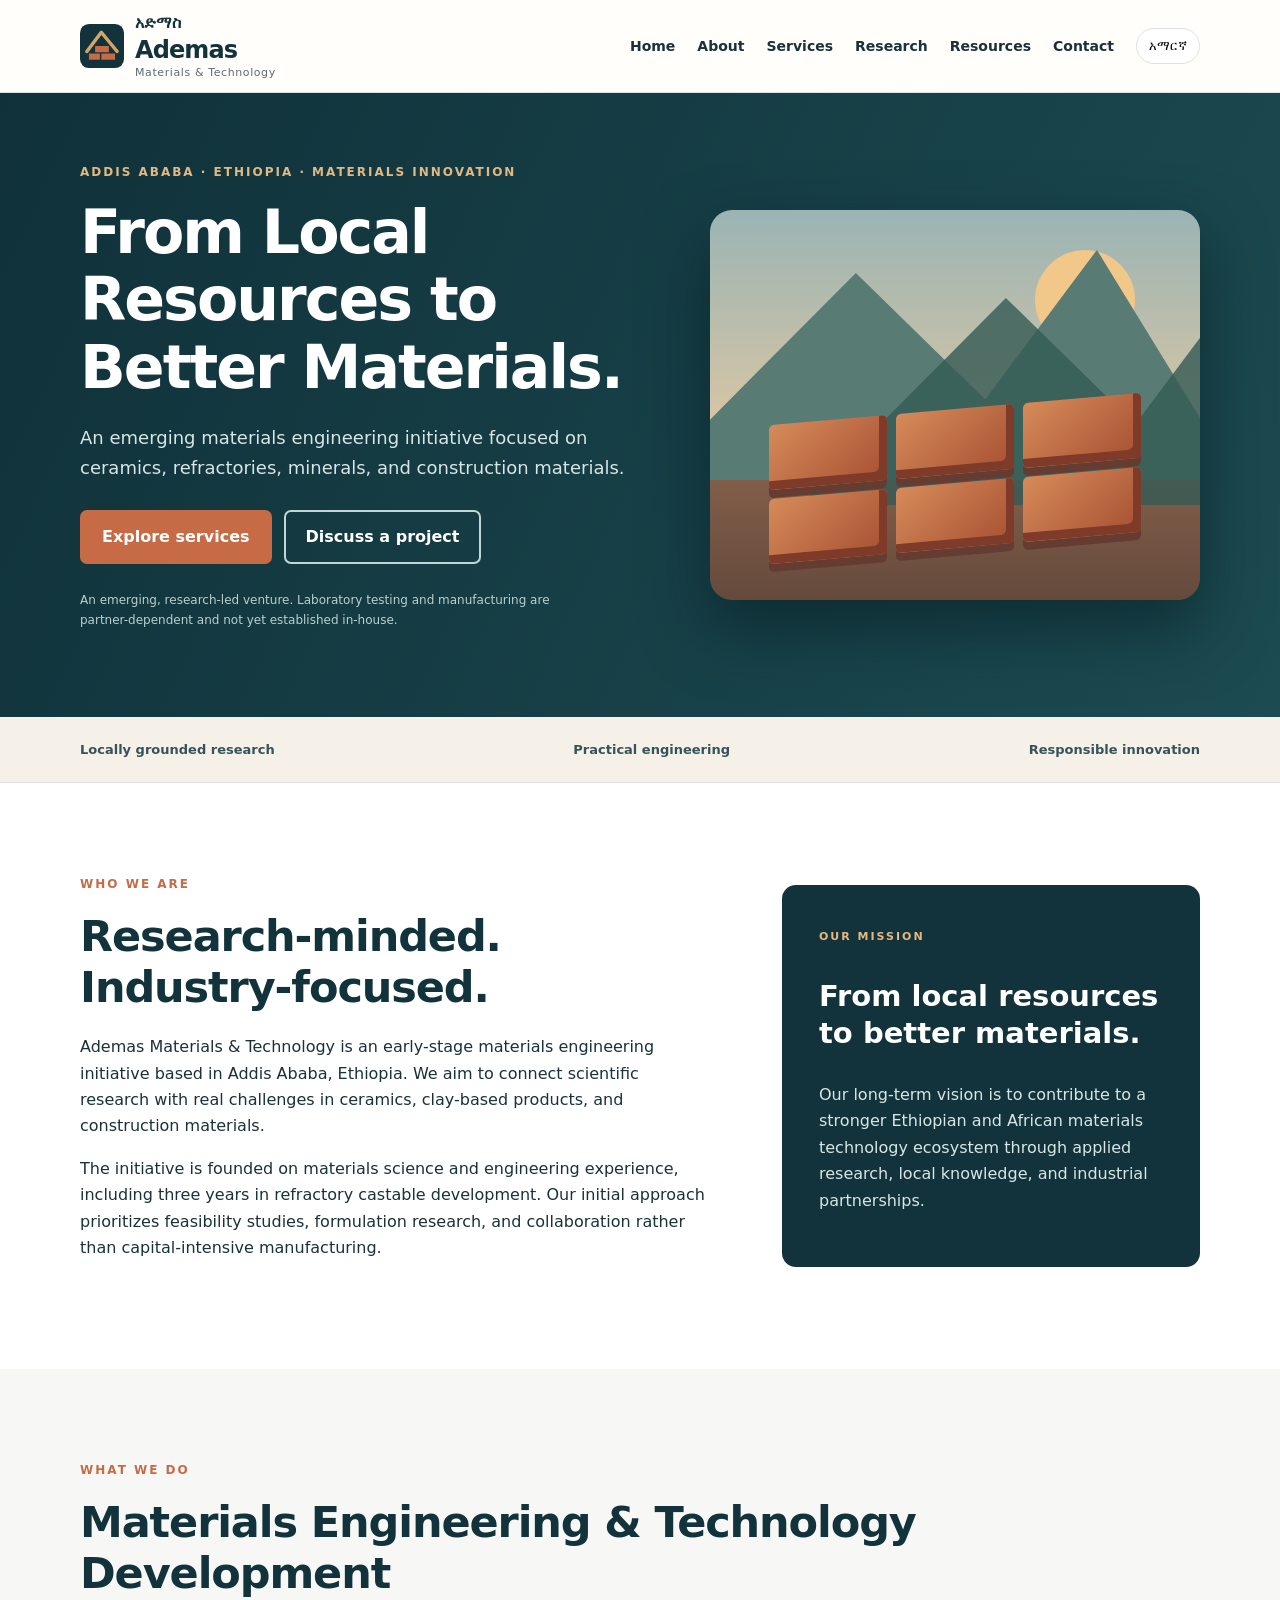
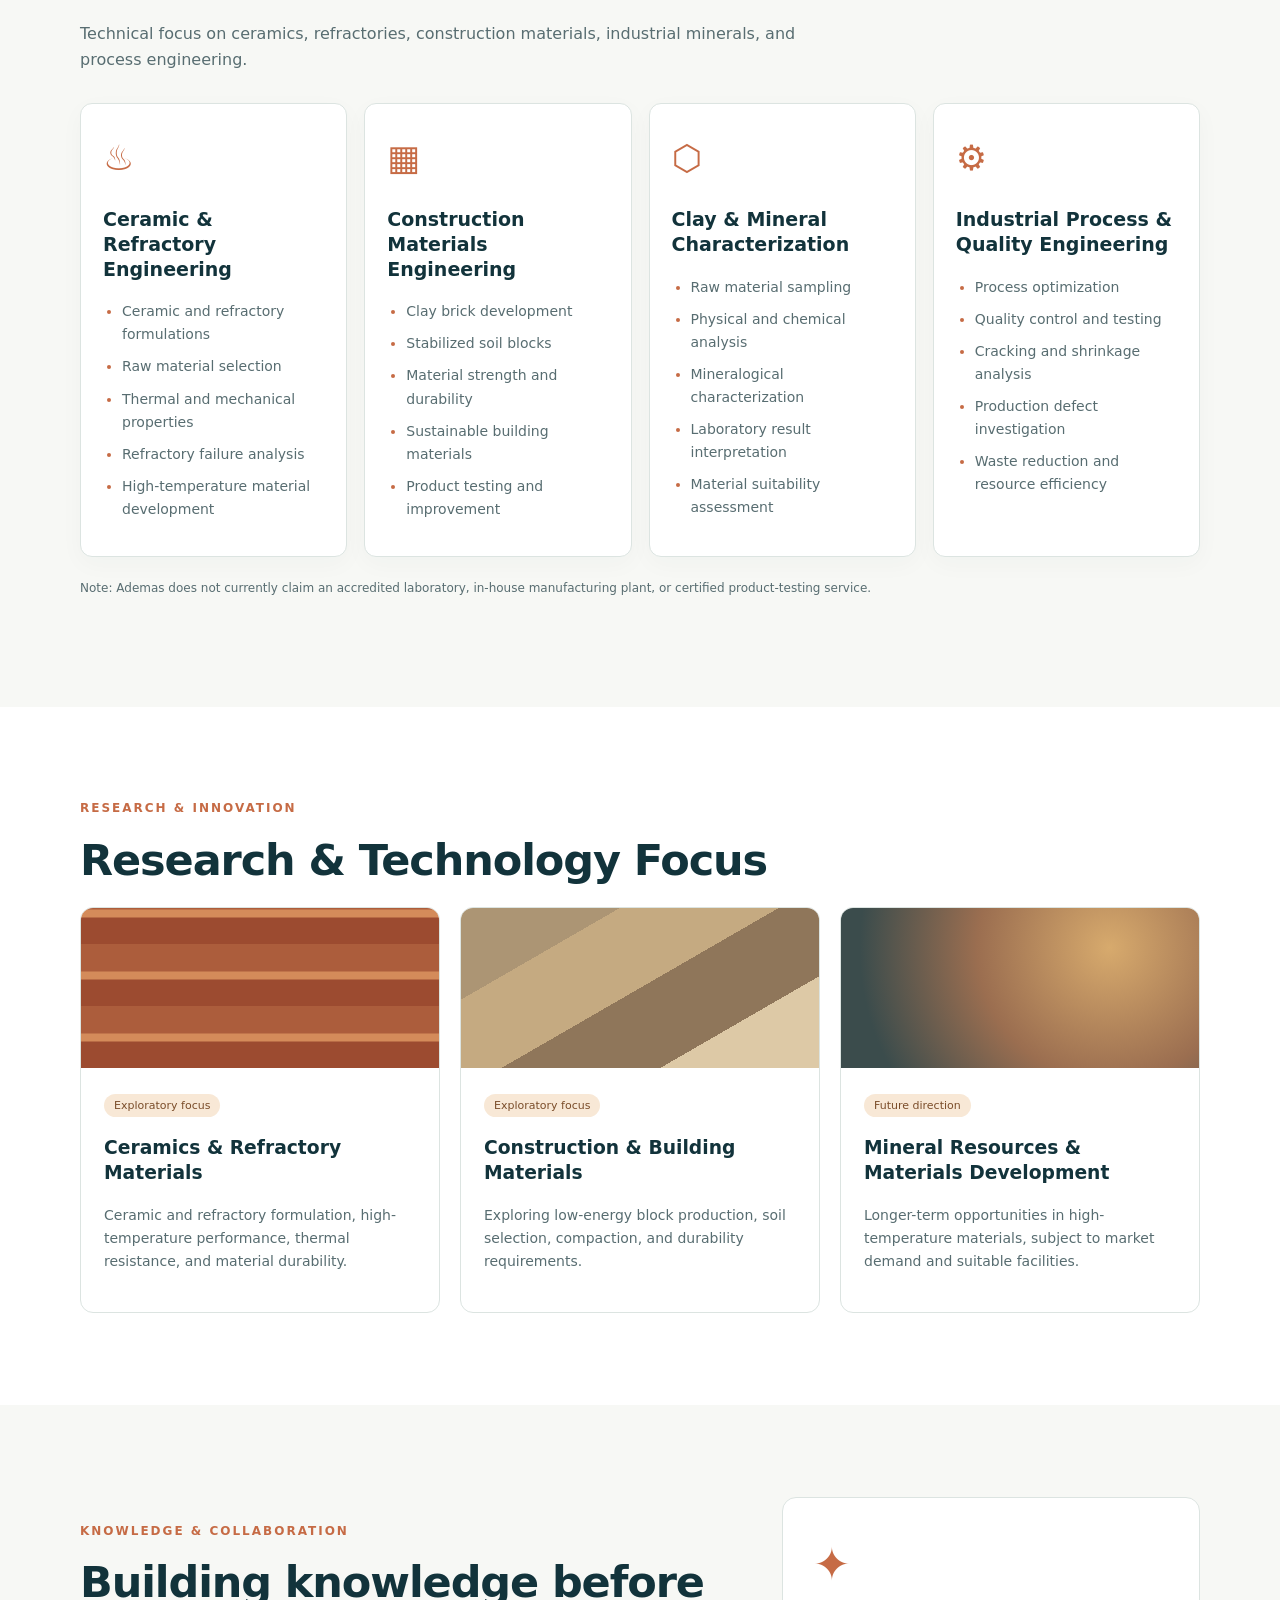
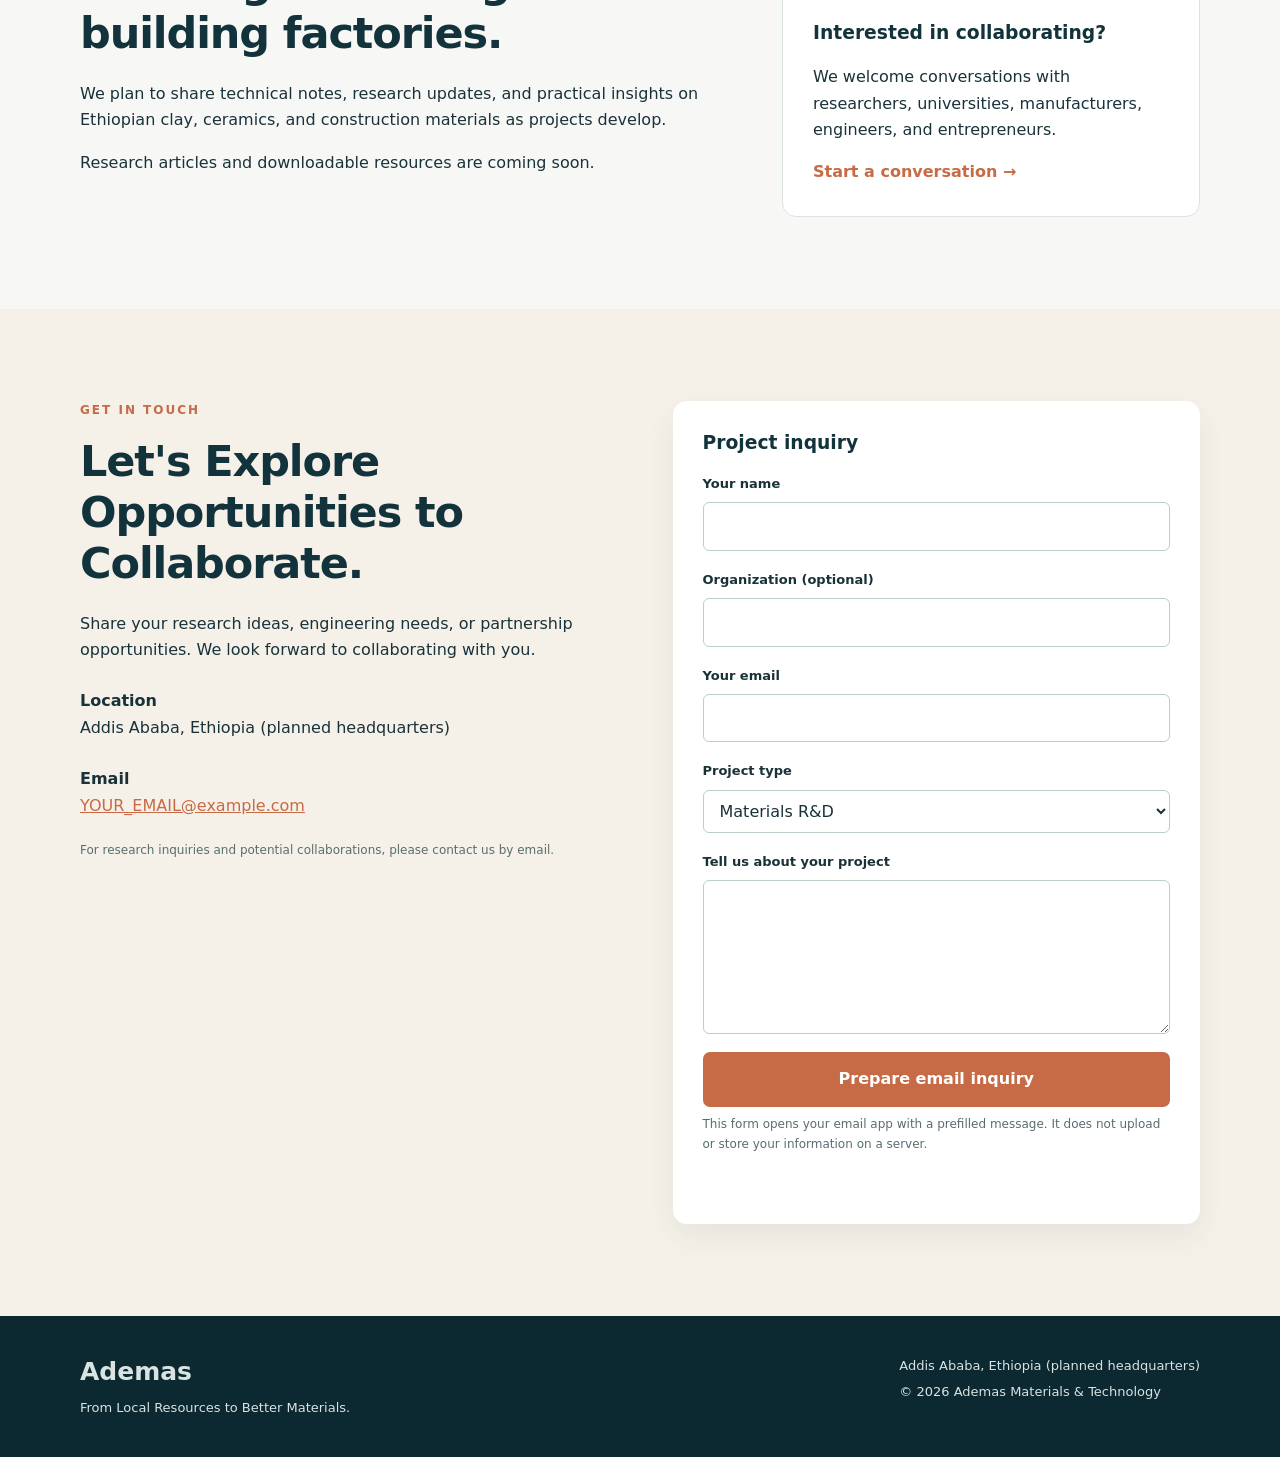
==== commit 468394b7: "Update index.html" ====
--- a/index.html
+++ b/index.html
@@ -63,5 +63,5 @@
 <p class="disclaimer" data-i18n="servicesNote">Note: Ademas does not currently claim an accredited laboratory, in-house manufacturing plant, or certified product-testing service.</p></div></section>
 <section id="research" class="section"><div class="container"><p class="eyebrow" data-i18n="researchEyebrow">RESEARCH & INNOVATION</p><h2 data-i18n="researchTitle">Research & Technology Focus</h2><div class="research-grid"><article class="research-card"><div class="research-graphic clay"></div><div class="research-body"><span class="pill" data-i18n="exploratory">Exploratory focus</span><h3 data-i18n="r1t">Ceramics & Refractory Materials</h3><p data-i18n="r1d">Ceramic and refractory formulation, high-temperature performance, thermal resistance, and material durability.</p></div></article><article class="research-card"><div class="research-graphic earth"></div><div class="research-body"><span class="pill" data-i18n="exploratory2">Exploratory focus</span><h3 data-i18n="r2t">Construction & Building Materials</h3><p data-i18n="r2d">Exploring low-energy block production, soil selection, compaction, and durability requirements.</p></div></article><article class="research-card"><div class="research-graphic refractory"></div><div class="research-body"><span class="pill" data-i18n="future">Future direction</span><h3 data-i18n="r3t">Mineral Resources & Materials Development</h3><p data-i18n="r3d">Longer-term opportunities in high-temperature materials, subject to market demand and suitable facilities.</p></div></article></div></div></section>
 <section id="resources" class="section alt"><div class="container two-col"><div><p class="eyebrow" data-i18n="resourcesEyebrow">KNOWLEDGE & COLLABORATION</p><h2 data-i18n="resourcesTitle">Building knowledge before building factories.</h2><p data-i18n="resourcesText">We plan to share technical notes, research updates, and practical insights on Ethiopian clay, ceramics, and construction materials as projects develop.</p><p data-i18n="resourcesComing">Research articles and downloadable resources are coming soon.</p></div><div class="resource-box"><div class="resource-icon">✦</div><h3 data-i18n="partnerTitle">Interested in collaborating?</h3><p data-i18n="partnerText">We welcome conversations with researchers, universities, manufacturers, engineers, and entrepreneurs.</p><a href="#contact" class="text-link" data-i18n="partnerLink">Start a conversation →</a></div></div></section>
-<section id="contact" class="section contact-section"><div class="container contact-grid"><div><p class="eyebrow" data-i18n="contactEyebrow">GET IN TOUCH</p><h2 data-i18n="contactTitle">Let's discuss your materials challenge.</h2><p data-i18n="contactText">Tell us about your research idea, manufacturing challenge, or potential collaboration. We will respond using the contact details you provide.</p><div class="contact-detail"><strong data-i18n="locationLabel">Location</strong><span>Addis Ababa, Ethiopia (planned headquarters)</span></div><div class="contact-detail"><strong data-i18n="emailLabel">Email</strong><a id="emailLink" href="mailto:ademas.technology@outlook.com">ademas.technology@outlook.com</a></div><p class="disclaimer" data-i18n="emailNote">For research inquiries and potential collaborations, please contact us by email.</p></div><form id="contactForm" class="contact-form"><h3 data-i18n="formTitle">Project inquiry</h3><label for="name" data-i18n="name">Your name</label><input id="name" name="name" required autocomplete="name" maxlength="100"><label for="org" data-i18n="organization">Organization (optional)</label><input id="org" name="organization" maxlength="120"><label for="email" data-i18n="yourEmail">Your email</label><input id="email" type="email" name="email" required autocomplete="email"><label for="topic" data-i18n="topic">Project type</label><select id="topic" name="topic"><option value="Materials R&D">Materials R&D</option><option value="Bricks & ceramics">Bricks & ceramics</option><option value="Clay & minerals">Clay & minerals</option><option value="Consulting">Consulting</option><option value="Collaboration">Collaboration</option></select><label for="message" data-i18n="message">Tell us about your project</label><textarea id="message" name="message" rows="5" required maxlength="3000"></textarea><button class="btn primary submit" type="submit" data-i18n="send">Prepare email inquiry</button><p class="form-help" data-i18n="formHelp">This form opens your email app with a prefilled message. It does not upload or store your information on a server.</p><p id="formStatus" role="status" aria-live="polite"></p></form></div></section></main>
+<section id="contact" class="section contact-section"><div class="container contact-grid"><div><p class="eyebrow" data-i18n="contactEyebrow">GET IN TOUCH</p><h2 data-i18n="contactTitle">Let's Explore Opportunities to Collaborate.</h2><p data-i18n="contactText">Share your research ideas, engineering needs, or partnership opportunities. We look forward to collaborating with you.</p><div class="contact-detail"><strong data-i18n="locationLabel">Location</strong><span>Addis Ababa, Ethiopia (planned headquarters)</span></div><div class="contact-detail"><strong data-i18n="emailLabel">Email</strong><a id="emailLink" href="mailto:ademas.technology@outlook.com">ademas.technology@outlook.com</a></div><p class="disclaimer" data-i18n="emailNote">For research inquiries and potential collaborations, please contact us by email.</p></div><form id="contactForm" class="contact-form"><h3 data-i18n="formTitle">Project inquiry</h3><label for="name" data-i18n="name">Your name</label><input id="name" name="name" required autocomplete="name" maxlength="100"><label for="org" data-i18n="organization">Organization (optional)</label><input id="org" name="organization" maxlength="120"><label for="email" data-i18n="yourEmail">Your email</label><input id="email" type="email" name="email" required autocomplete="email"><label for="topic" data-i18n="topic">Project type</label><select id="topic" name="topic"><option value="Materials R&D">Materials R&D</option><option value="Bricks & ceramics">Bricks & ceramics</option><option value="Clay & minerals">Clay & minerals</option><option value="Consulting">Consulting</option><option value="Collaboration">Collaboration</option></select><label for="message" data-i18n="message">Tell us about your project</label><textarea id="message" name="message" rows="5" required maxlength="3000"></textarea><button class="btn primary submit" type="submit" data-i18n="send">Prepare email inquiry</button><p class="form-help" data-i18n="formHelp">This form opens your email app with a prefilled message. It does not upload or store your information on a server.</p><p id="formStatus" role="status" aria-live="polite"></p></form></div></section></main>
 <footer><div class="container footer-grid"><div><strong>Ademas</strong><p data-i18n="footerTag">From Local Resources to Better Materials.</p></div><div><p>Addis Ababa, Ethiopia (planned headquarters)</p><p>© <span id="year"></span> Ademas Materials & Technology</p></div></div></footer><script src="script.js"></script></body></html>
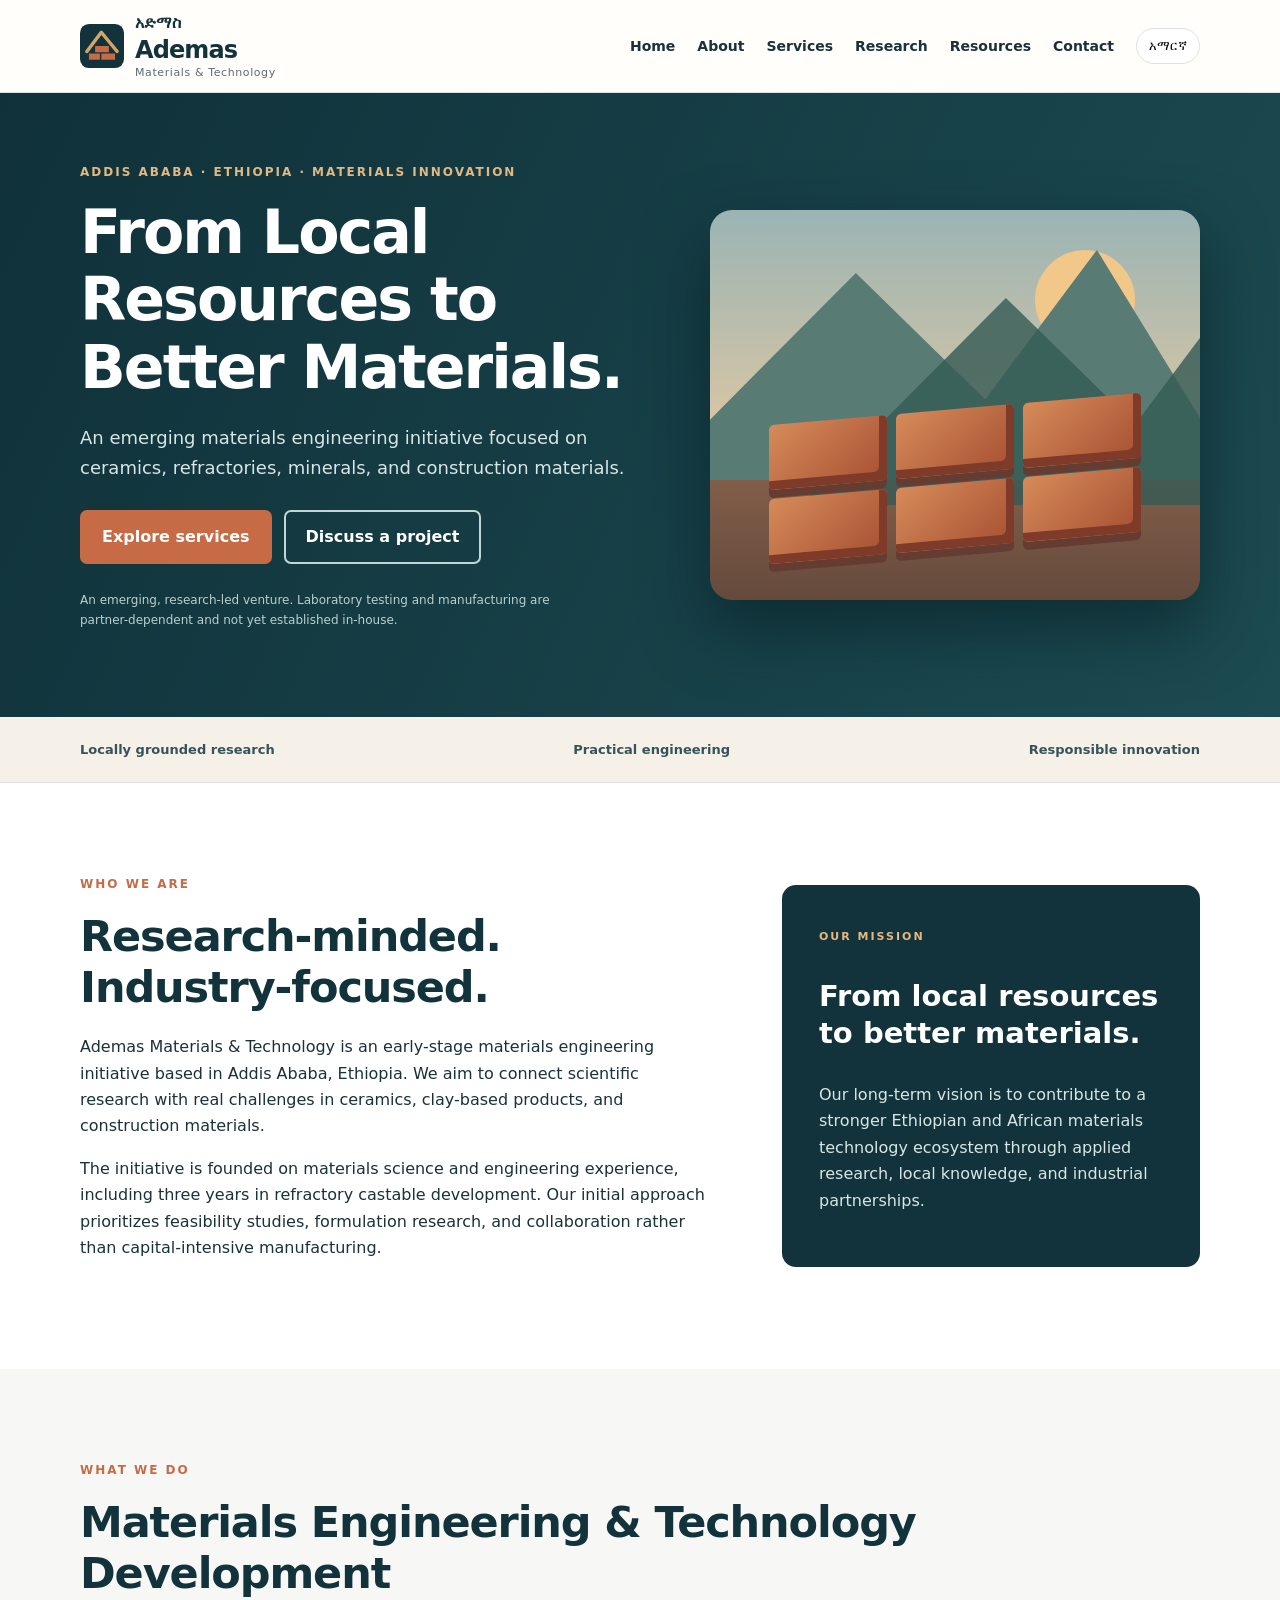
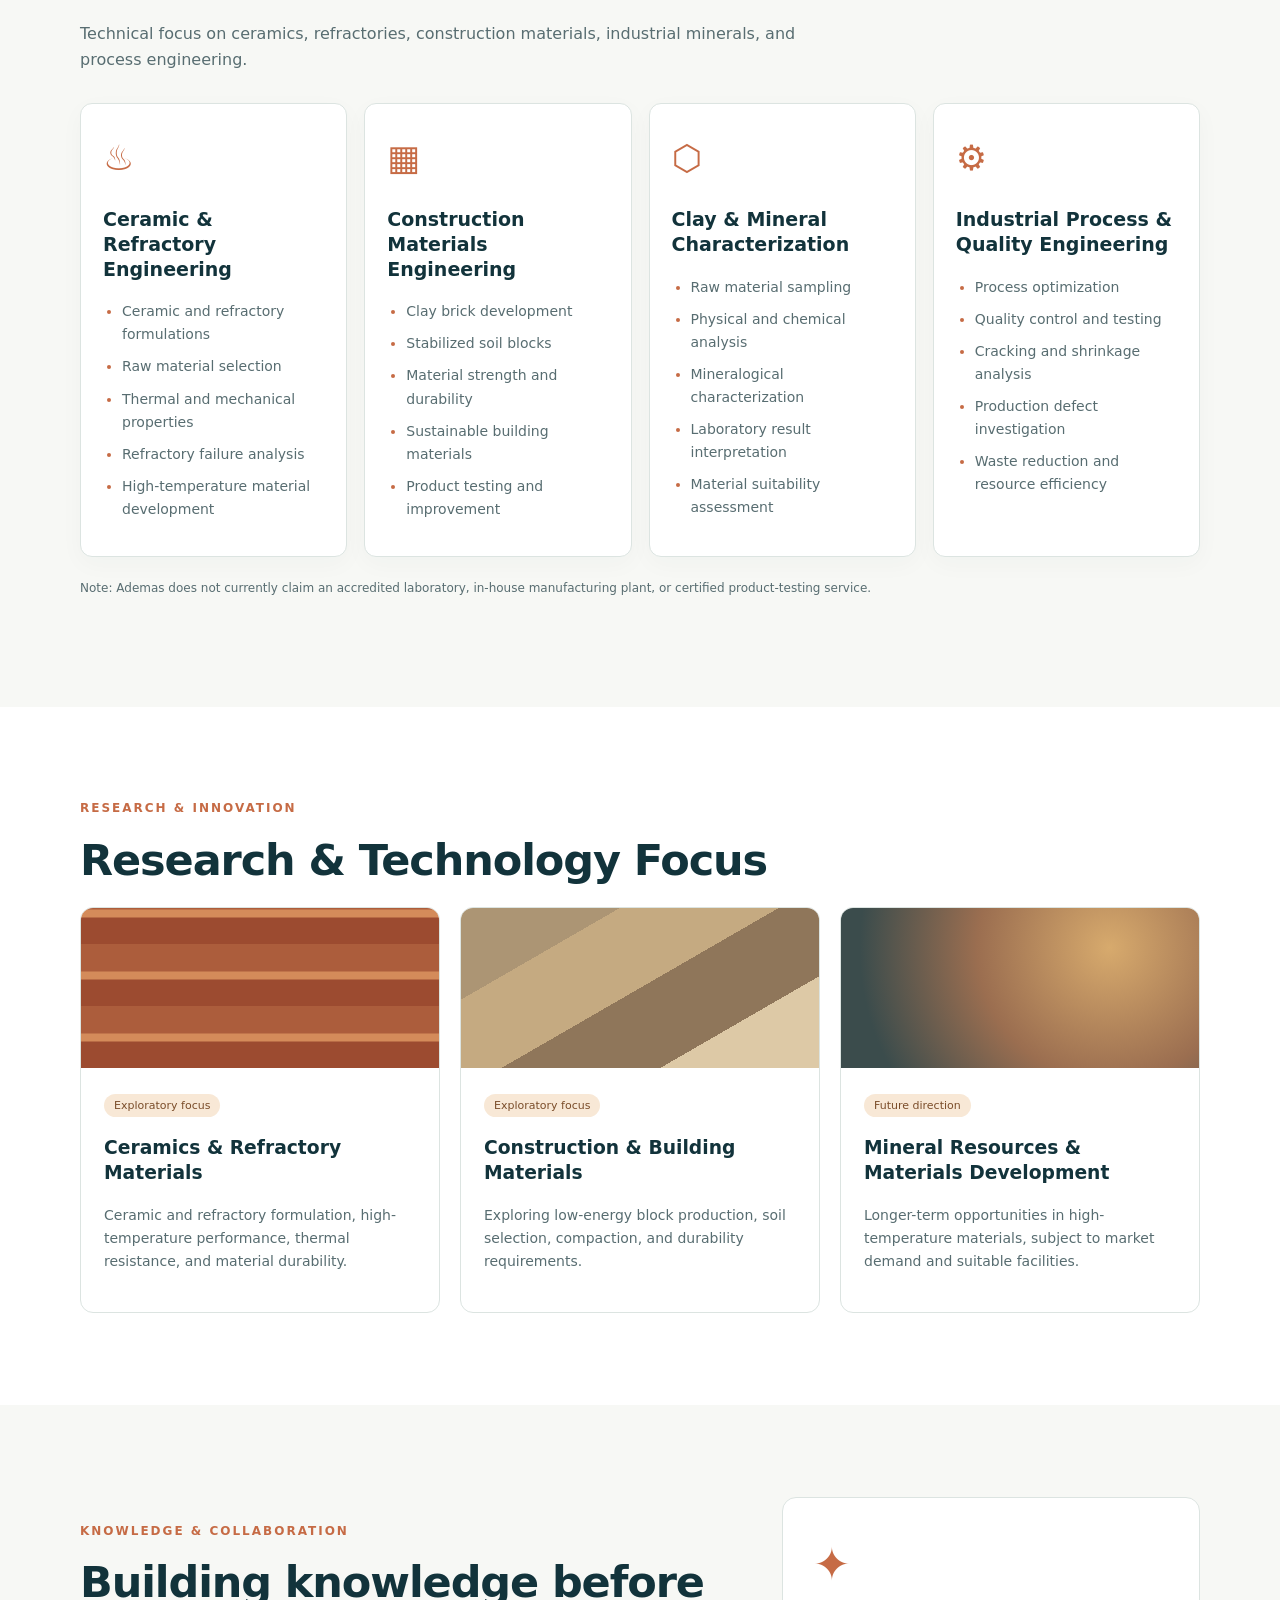
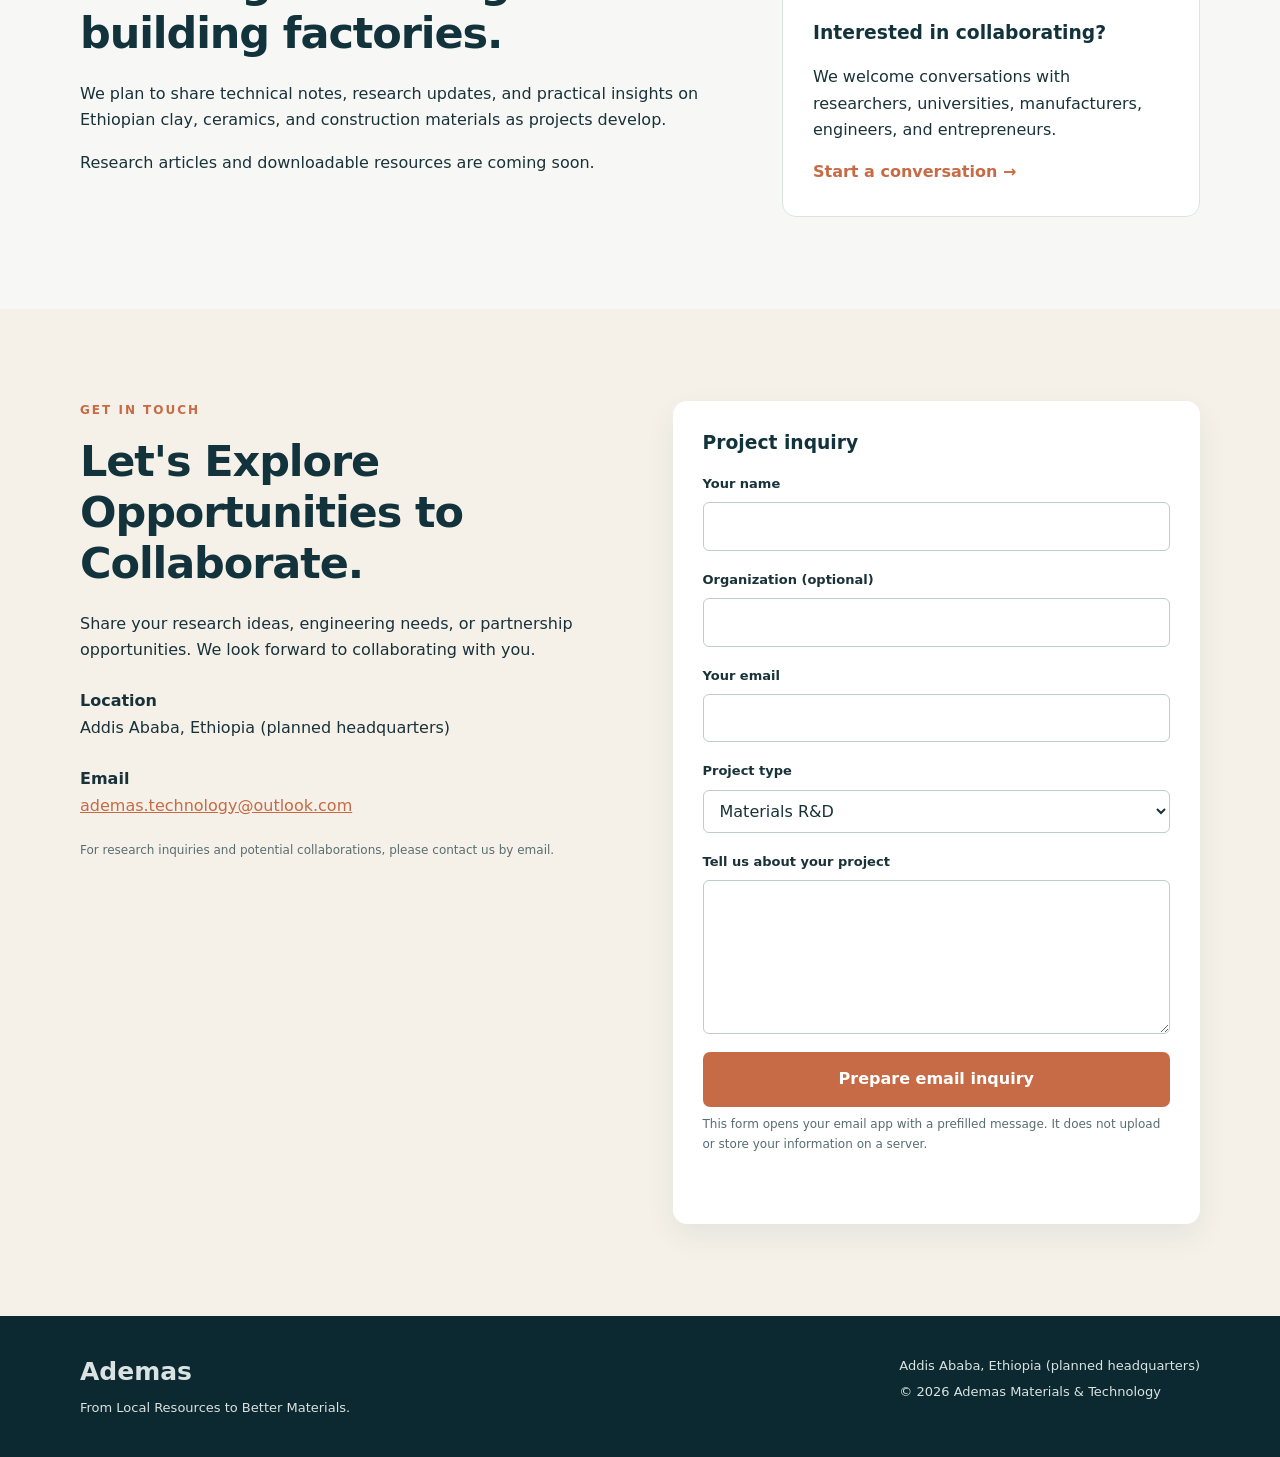
==== commit ed23941a: "Update index.html" ====
--- a/index.html
+++ b/index.html
@@ -64,4 +64,5 @@
 <section id="research" class="section"><div class="container"><p class="eyebrow" data-i18n="researchEyebrow">RESEARCH & INNOVATION</p><h2 data-i18n="researchTitle">Research & Technology Focus</h2><div class="research-grid"><article class="research-card"><div class="research-graphic clay"></div><div class="research-body"><span class="pill" data-i18n="exploratory">Exploratory focus</span><h3 data-i18n="r1t">Ceramics & Refractory Materials</h3><p data-i18n="r1d">Ceramic and refractory formulation, high-temperature performance, thermal resistance, and material durability.</p></div></article><article class="research-card"><div class="research-graphic earth"></div><div class="research-body"><span class="pill" data-i18n="exploratory2">Exploratory focus</span><h3 data-i18n="r2t">Construction & Building Materials</h3><p data-i18n="r2d">Exploring low-energy block production, soil selection, compaction, and durability requirements.</p></div></article><article class="research-card"><div class="research-graphic refractory"></div><div class="research-body"><span class="pill" data-i18n="future">Future direction</span><h3 data-i18n="r3t">Mineral Resources & Materials Development</h3><p data-i18n="r3d">Longer-term opportunities in high-temperature materials, subject to market demand and suitable facilities.</p></div></article></div></div></section>
 <section id="resources" class="section alt"><div class="container two-col"><div><p class="eyebrow" data-i18n="resourcesEyebrow">KNOWLEDGE & COLLABORATION</p><h2 data-i18n="resourcesTitle">Building knowledge before building factories.</h2><p data-i18n="resourcesText">We plan to share technical notes, research updates, and practical insights on Ethiopian clay, ceramics, and construction materials as projects develop.</p><p data-i18n="resourcesComing">Research articles and downloadable resources are coming soon.</p></div><div class="resource-box"><div class="resource-icon">✦</div><h3 data-i18n="partnerTitle">Interested in collaborating?</h3><p data-i18n="partnerText">We welcome conversations with researchers, universities, manufacturers, engineers, and entrepreneurs.</p><a href="#contact" class="text-link" data-i18n="partnerLink">Start a conversation →</a></div></div></section>
 <section id="contact" class="section contact-section"><div class="container contact-grid"><div><p class="eyebrow" data-i18n="contactEyebrow">GET IN TOUCH</p><h2 data-i18n="contactTitle">Let's Explore Opportunities to Collaborate.</h2><p data-i18n="contactText">Share your research ideas, engineering needs, or partnership opportunities. We look forward to collaborating with you.</p><div class="contact-detail"><strong data-i18n="locationLabel">Location</strong><span>Addis Ababa, Ethiopia (planned headquarters)</span></div><div class="contact-detail"><strong data-i18n="emailLabel">Email</strong><a id="emailLink" href="mailto:ademas.technology@outlook.com">ademas.technology@outlook.com</a></div><p class="disclaimer" data-i18n="emailNote">For research inquiries and potential collaborations, please contact us by email.</p></div><form id="contactForm" class="contact-form"><h3 data-i18n="formTitle">Project inquiry</h3><label for="name" data-i18n="name">Your name</label><input id="name" name="name" required autocomplete="name" maxlength="100"><label for="org" data-i18n="organization">Organization (optional)</label><input id="org" name="organization" maxlength="120"><label for="email" data-i18n="yourEmail">Your email</label><input id="email" type="email" name="email" required autocomplete="email"><label for="topic" data-i18n="topic">Project type</label><select id="topic" name="topic"><option value="Materials R&D">Materials R&D</option><option value="Bricks & ceramics">Bricks & ceramics</option><option value="Clay & minerals">Clay & minerals</option><option value="Consulting">Consulting</option><option value="Collaboration">Collaboration</option></select><label for="message" data-i18n="message">Tell us about your project</label><textarea id="message" name="message" rows="5" required maxlength="3000"></textarea><button class="btn primary submit" type="submit" data-i18n="send">Prepare email inquiry</button><p class="form-help" data-i18n="formHelp">This form opens your email app with a prefilled message. It does not upload or store your information on a server.</p><p id="formStatus" role="status" aria-live="polite"></p></form></div></section></main>
-<footer><div class="container footer-grid"><div><strong>Ademas</strong><p data-i18n="footerTag">From Local Resources to Better Materials.</p></div><div><p>Addis Ababa, Ethiopia (planned headquarters)</p><p>© <span id="year"></span> Ademas Materials & Technology</p></div></div></footer><script src="script.js"></script></body></html>
+<footer><div class="container footer-grid"><div><strong>Ademas</strong><p data-i18n="footerTag">From Local Resources to Better Materials.</p></div><div><p>Addis Ababa, Ethiopia (planned headquarters)</p><p>© <span id="year"></span> Ademas Materials & Technology</p></div></div></footer>
+<script src="script.js?v=3"></script></body></html>
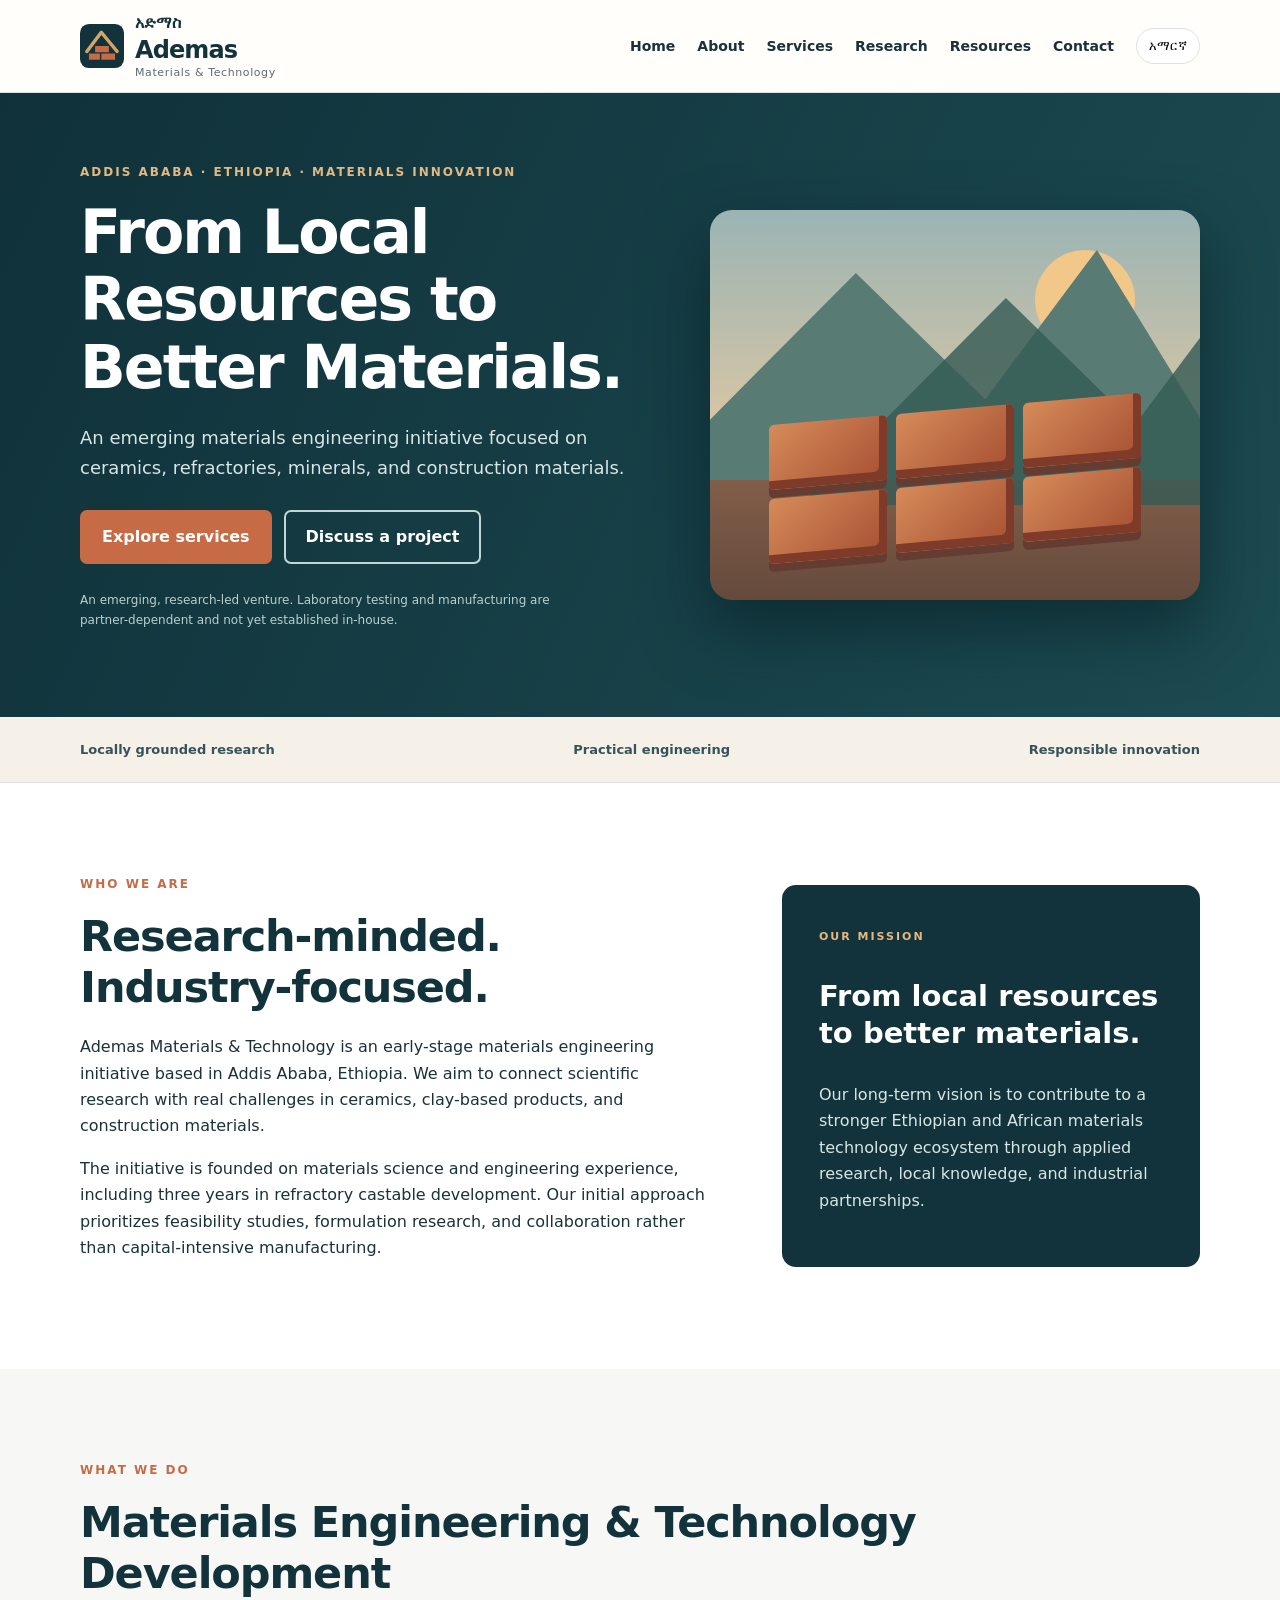
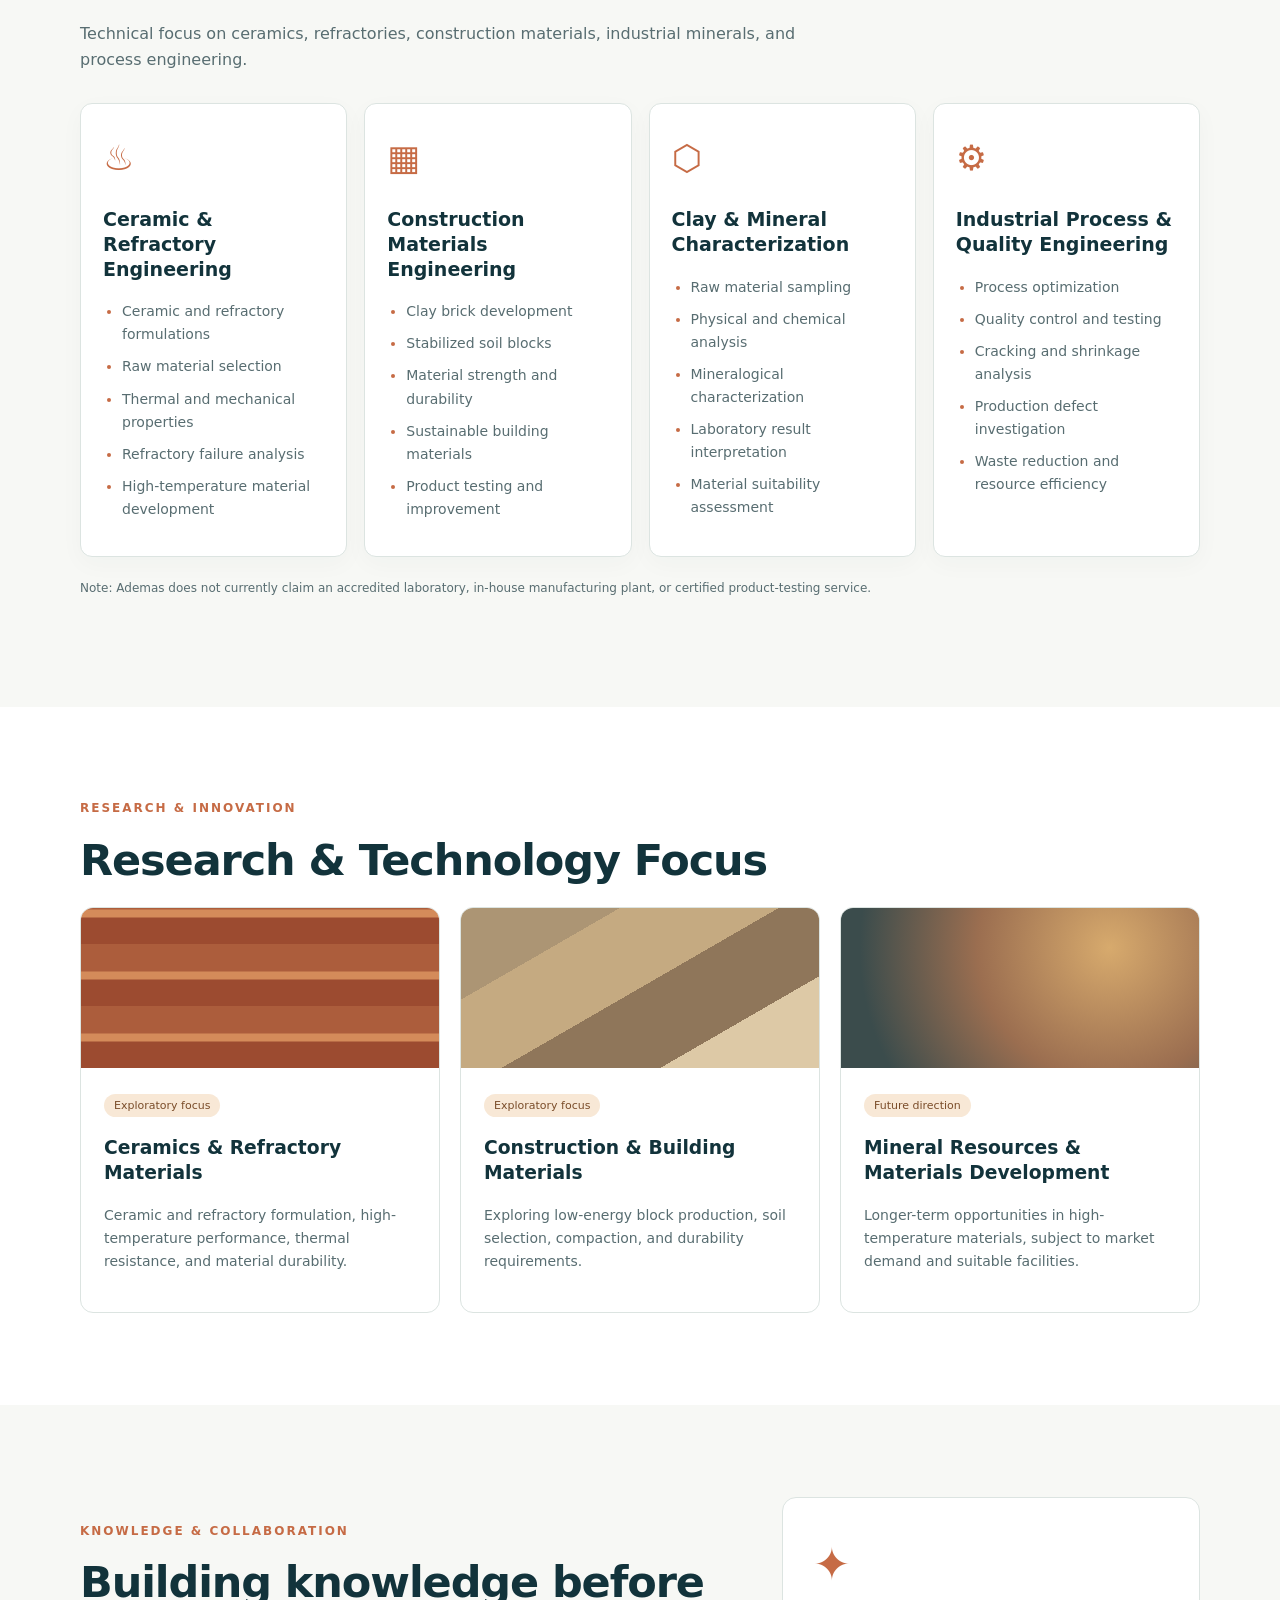
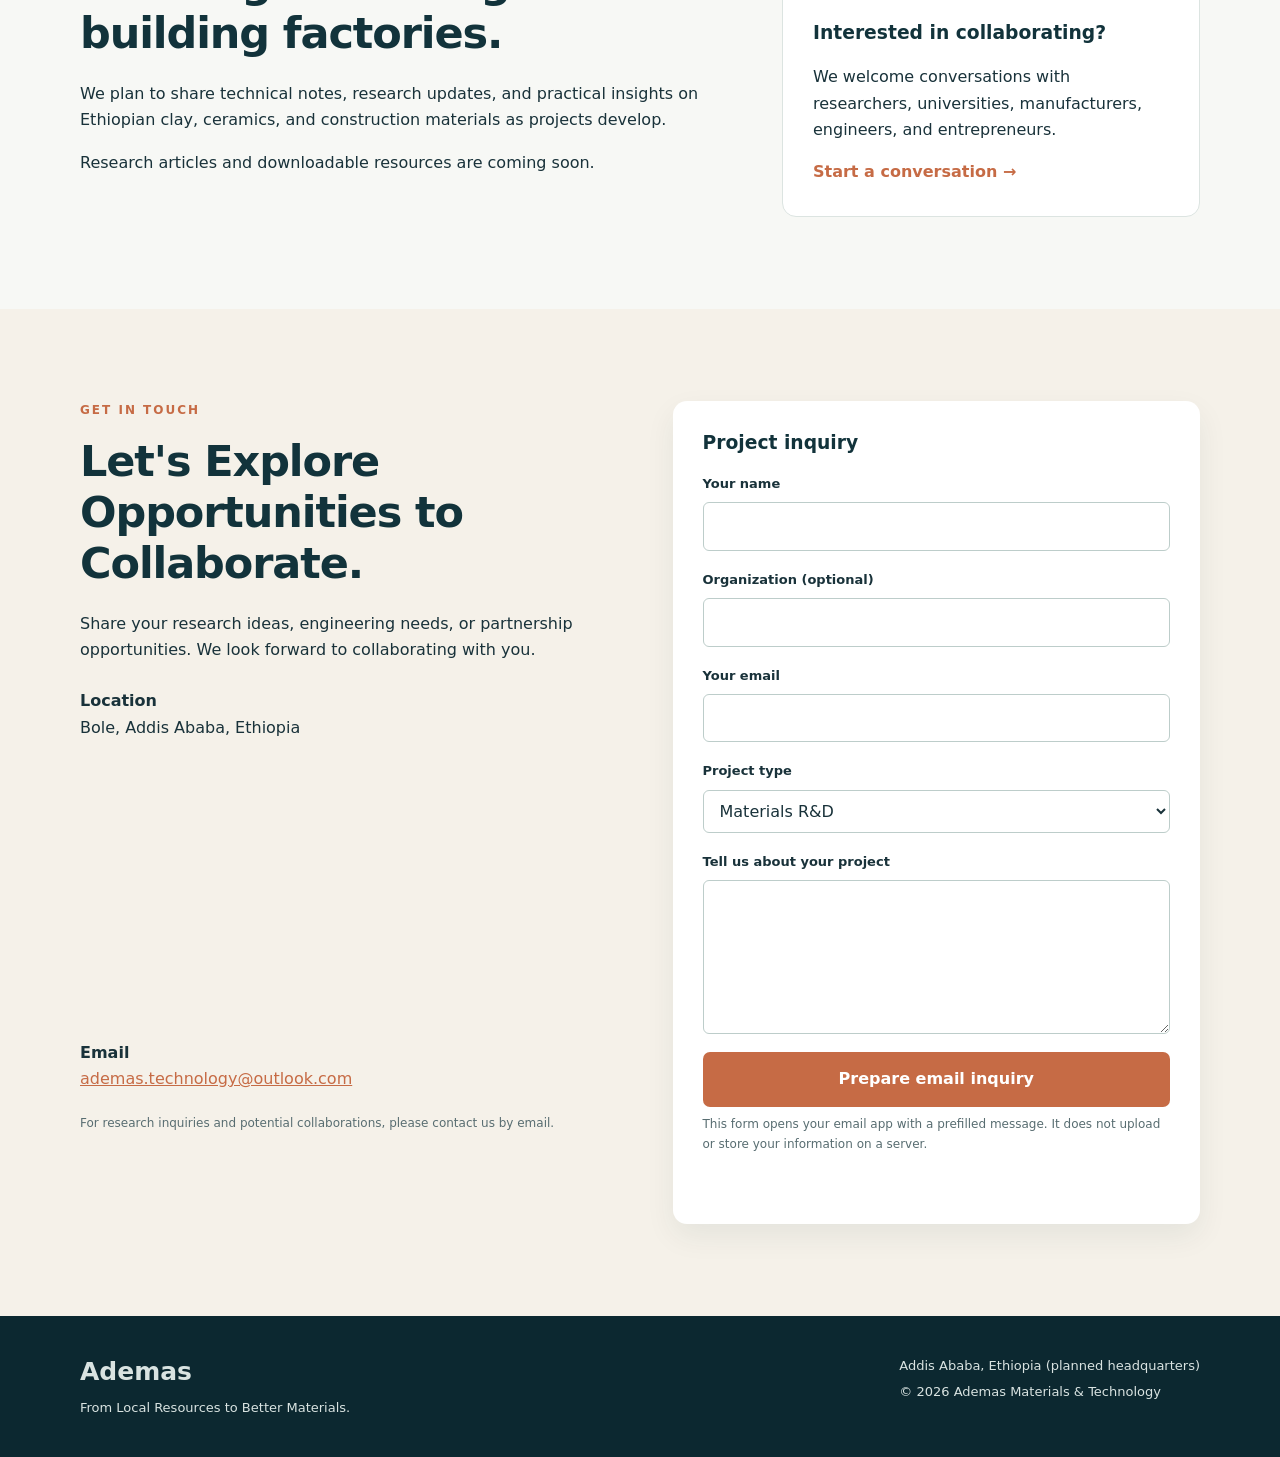
==== commit 7fc34eb2: "Update index.html" ====
--- a/index.html
+++ b/index.html
@@ -63,6 +63,15 @@
 <p class="disclaimer" data-i18n="servicesNote">Note: Ademas does not currently claim an accredited laboratory, in-house manufacturing plant, or certified product-testing service.</p></div></section>
 <section id="research" class="section"><div class="container"><p class="eyebrow" data-i18n="researchEyebrow">RESEARCH & INNOVATION</p><h2 data-i18n="researchTitle">Research & Technology Focus</h2><div class="research-grid"><article class="research-card"><div class="research-graphic clay"></div><div class="research-body"><span class="pill" data-i18n="exploratory">Exploratory focus</span><h3 data-i18n="r1t">Ceramics & Refractory Materials</h3><p data-i18n="r1d">Ceramic and refractory formulation, high-temperature performance, thermal resistance, and material durability.</p></div></article><article class="research-card"><div class="research-graphic earth"></div><div class="research-body"><span class="pill" data-i18n="exploratory2">Exploratory focus</span><h3 data-i18n="r2t">Construction & Building Materials</h3><p data-i18n="r2d">Exploring low-energy block production, soil selection, compaction, and durability requirements.</p></div></article><article class="research-card"><div class="research-graphic refractory"></div><div class="research-body"><span class="pill" data-i18n="future">Future direction</span><h3 data-i18n="r3t">Mineral Resources & Materials Development</h3><p data-i18n="r3d">Longer-term opportunities in high-temperature materials, subject to market demand and suitable facilities.</p></div></article></div></div></section>
 <section id="resources" class="section alt"><div class="container two-col"><div><p class="eyebrow" data-i18n="resourcesEyebrow">KNOWLEDGE & COLLABORATION</p><h2 data-i18n="resourcesTitle">Building knowledge before building factories.</h2><p data-i18n="resourcesText">We plan to share technical notes, research updates, and practical insights on Ethiopian clay, ceramics, and construction materials as projects develop.</p><p data-i18n="resourcesComing">Research articles and downloadable resources are coming soon.</p></div><div class="resource-box"><div class="resource-icon">✦</div><h3 data-i18n="partnerTitle">Interested in collaborating?</h3><p data-i18n="partnerText">We welcome conversations with researchers, universities, manufacturers, engineers, and entrepreneurs.</p><a href="#contact" class="text-link" data-i18n="partnerLink">Start a conversation →</a></div></div></section>
-<section id="contact" class="section contact-section"><div class="container contact-grid"><div><p class="eyebrow" data-i18n="contactEyebrow">GET IN TOUCH</p><h2 data-i18n="contactTitle">Let's Explore Opportunities to Collaborate.</h2><p data-i18n="contactText">Share your research ideas, engineering needs, or partnership opportunities. We look forward to collaborating with you.</p><div class="contact-detail"><strong data-i18n="locationLabel">Location</strong><span>Addis Ababa, Ethiopia (planned headquarters)</span></div><div class="contact-detail"><strong data-i18n="emailLabel">Email</strong><a id="emailLink" href="mailto:ademas.technology@outlook.com">ademas.technology@outlook.com</a></div><p class="disclaimer" data-i18n="emailNote">For research inquiries and potential collaborations, please contact us by email.</p></div><form id="contactForm" class="contact-form"><h3 data-i18n="formTitle">Project inquiry</h3><label for="name" data-i18n="name">Your name</label><input id="name" name="name" required autocomplete="name" maxlength="100"><label for="org" data-i18n="organization">Organization (optional)</label><input id="org" name="organization" maxlength="120"><label for="email" data-i18n="yourEmail">Your email</label><input id="email" type="email" name="email" required autocomplete="email"><label for="topic" data-i18n="topic">Project type</label><select id="topic" name="topic"><option value="Materials R&D">Materials R&D</option><option value="Bricks & ceramics">Bricks & ceramics</option><option value="Clay & minerals">Clay & minerals</option><option value="Consulting">Consulting</option><option value="Collaboration">Collaboration</option></select><label for="message" data-i18n="message">Tell us about your project</label><textarea id="message" name="message" rows="5" required maxlength="3000"></textarea><button class="btn primary submit" type="submit" data-i18n="send">Prepare email inquiry</button><p class="form-help" data-i18n="formHelp">This form opens your email app with a prefilled message. It does not upload or store your information on a server.</p><p id="formStatus" role="status" aria-live="polite"></p></form></div></section></main>
+<section id="contact" class="section contact-section"><div class="container contact-grid"><div><p class="eyebrow" data-i18n="contactEyebrow">GET IN TOUCH</p><h2 data-i18n="contactTitle">Let's Explore Opportunities to Collaborate.</h2><p data-i18n="contactText">Share your research ideas, engineering needs, or partnership opportunities. We look forward to collaborating with you.</p><div class="contact-detail"><strong data-i18n="locationLabel">Location</strong><span>Bole, Addis Ababa, Ethiopia</span>
+<iframe
+  title="Map of Bole, Addis Ababa"
+  src="https://www.google.com/maps?q=Bole%2C%20Addis%20Ababa%2C%20Ethiopia&output=embed"
+  width="100%"
+  height="250"
+  style="border:0; border-radius:12px; margin-top:15px;"
+  loading="lazy">
+</iframe>
+</div><div class="contact-detail"><strong data-i18n="emailLabel">Email</strong><a id="emailLink" href="mailto:ademas.technology@outlook.com">ademas.technology@outlook.com</a></div><p class="disclaimer" data-i18n="emailNote">For research inquiries and potential collaborations, please contact us by email.</p></div><form id="contactForm" class="contact-form"><h3 data-i18n="formTitle">Project inquiry</h3><label for="name" data-i18n="name">Your name</label><input id="name" name="name" required autocomplete="name" maxlength="100"><label for="org" data-i18n="organization">Organization (optional)</label><input id="org" name="organization" maxlength="120"><label for="email" data-i18n="yourEmail">Your email</label><input id="email" type="email" name="email" required autocomplete="email"><label for="topic" data-i18n="topic">Project type</label><select id="topic" name="topic"><option value="Materials R&D">Materials R&D</option><option value="Bricks & ceramics">Bricks & ceramics</option><option value="Clay & minerals">Clay & minerals</option><option value="Consulting">Consulting</option><option value="Collaboration">Collaboration</option></select><label for="message" data-i18n="message">Tell us about your project</label><textarea id="message" name="message" rows="5" required maxlength="3000"></textarea><button class="btn primary submit" type="submit" data-i18n="send">Prepare email inquiry</button><p class="form-help" data-i18n="formHelp">This form opens your email app with a prefilled message. It does not upload or store your information on a server.</p><p id="formStatus" role="status" aria-live="polite"></p></form></div></section></main>
 <footer><div class="container footer-grid"><div><strong>Ademas</strong><p data-i18n="footerTag">From Local Resources to Better Materials.</p></div><div><p>Addis Ababa, Ethiopia (planned headquarters)</p><p>© <span id="year"></span> Ademas Materials & Technology</p></div></div></footer>
 <script src="script.js?v=3"></script></body></html>
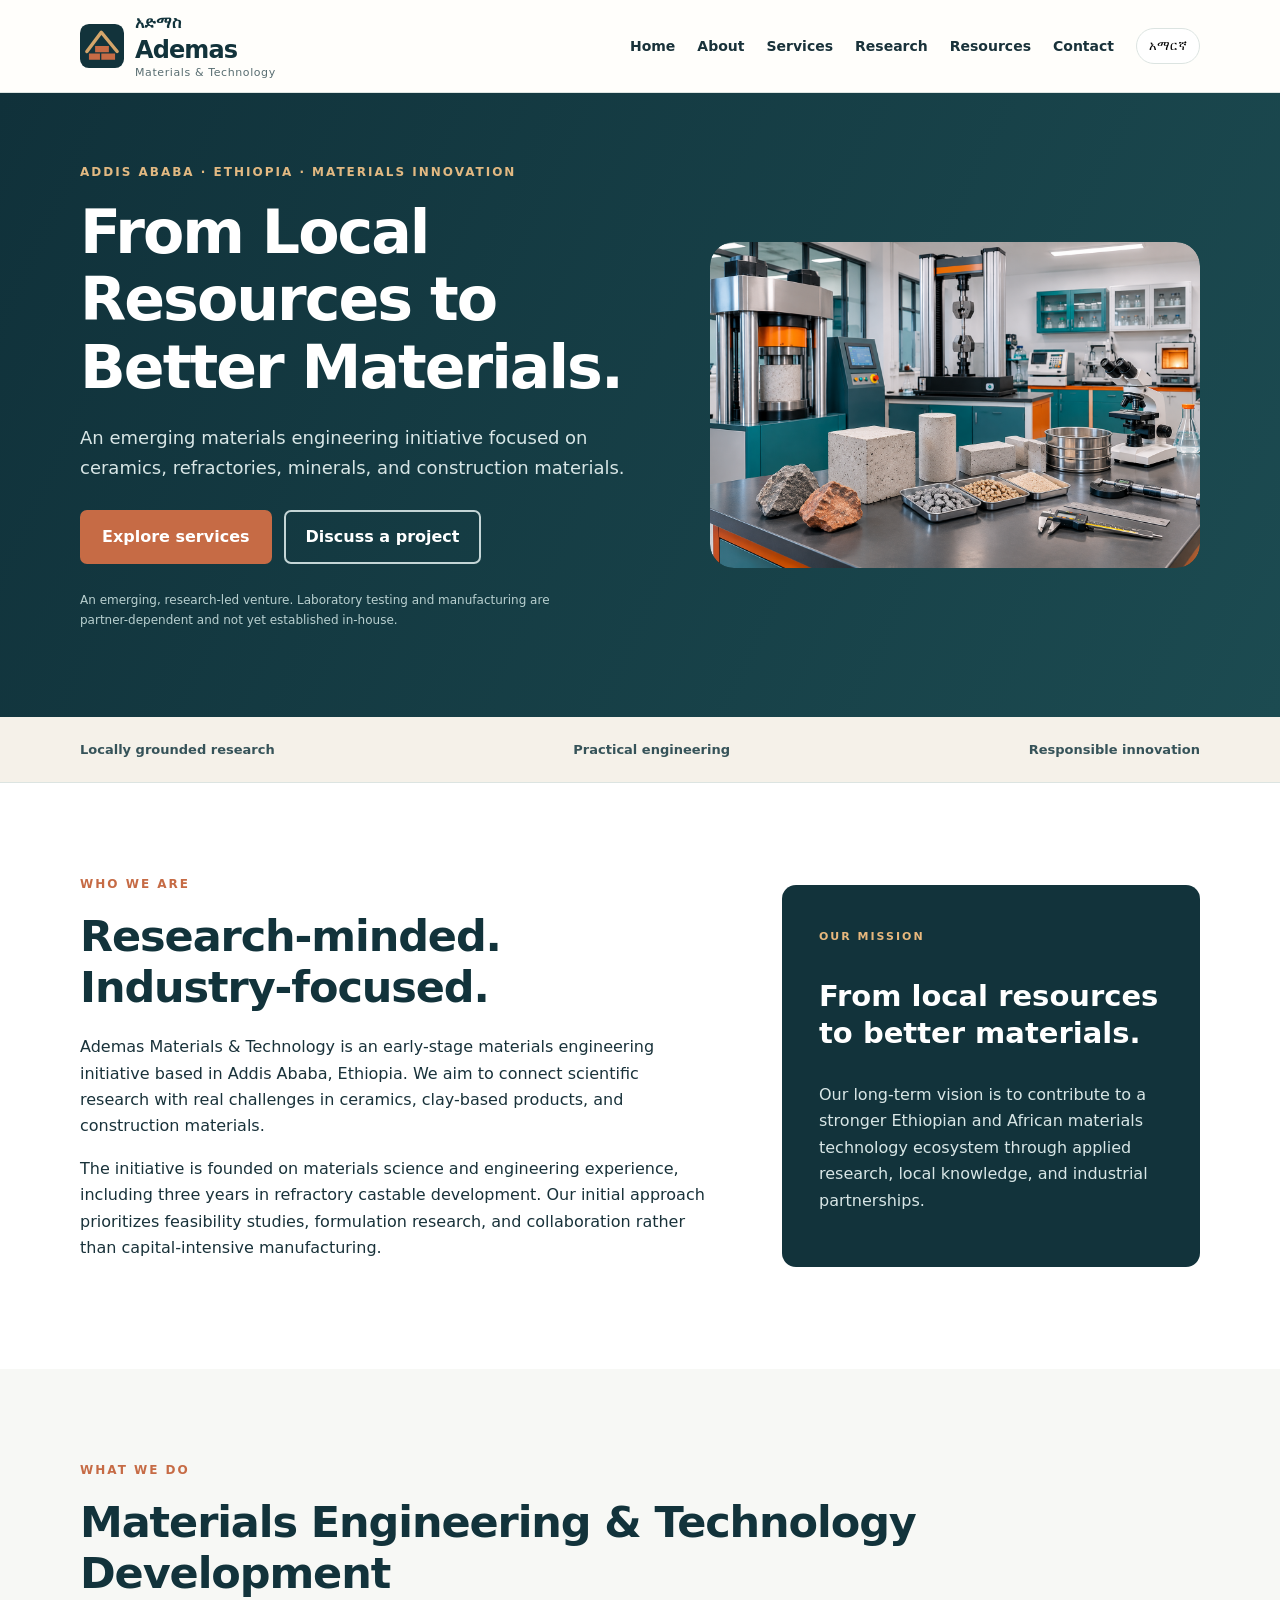
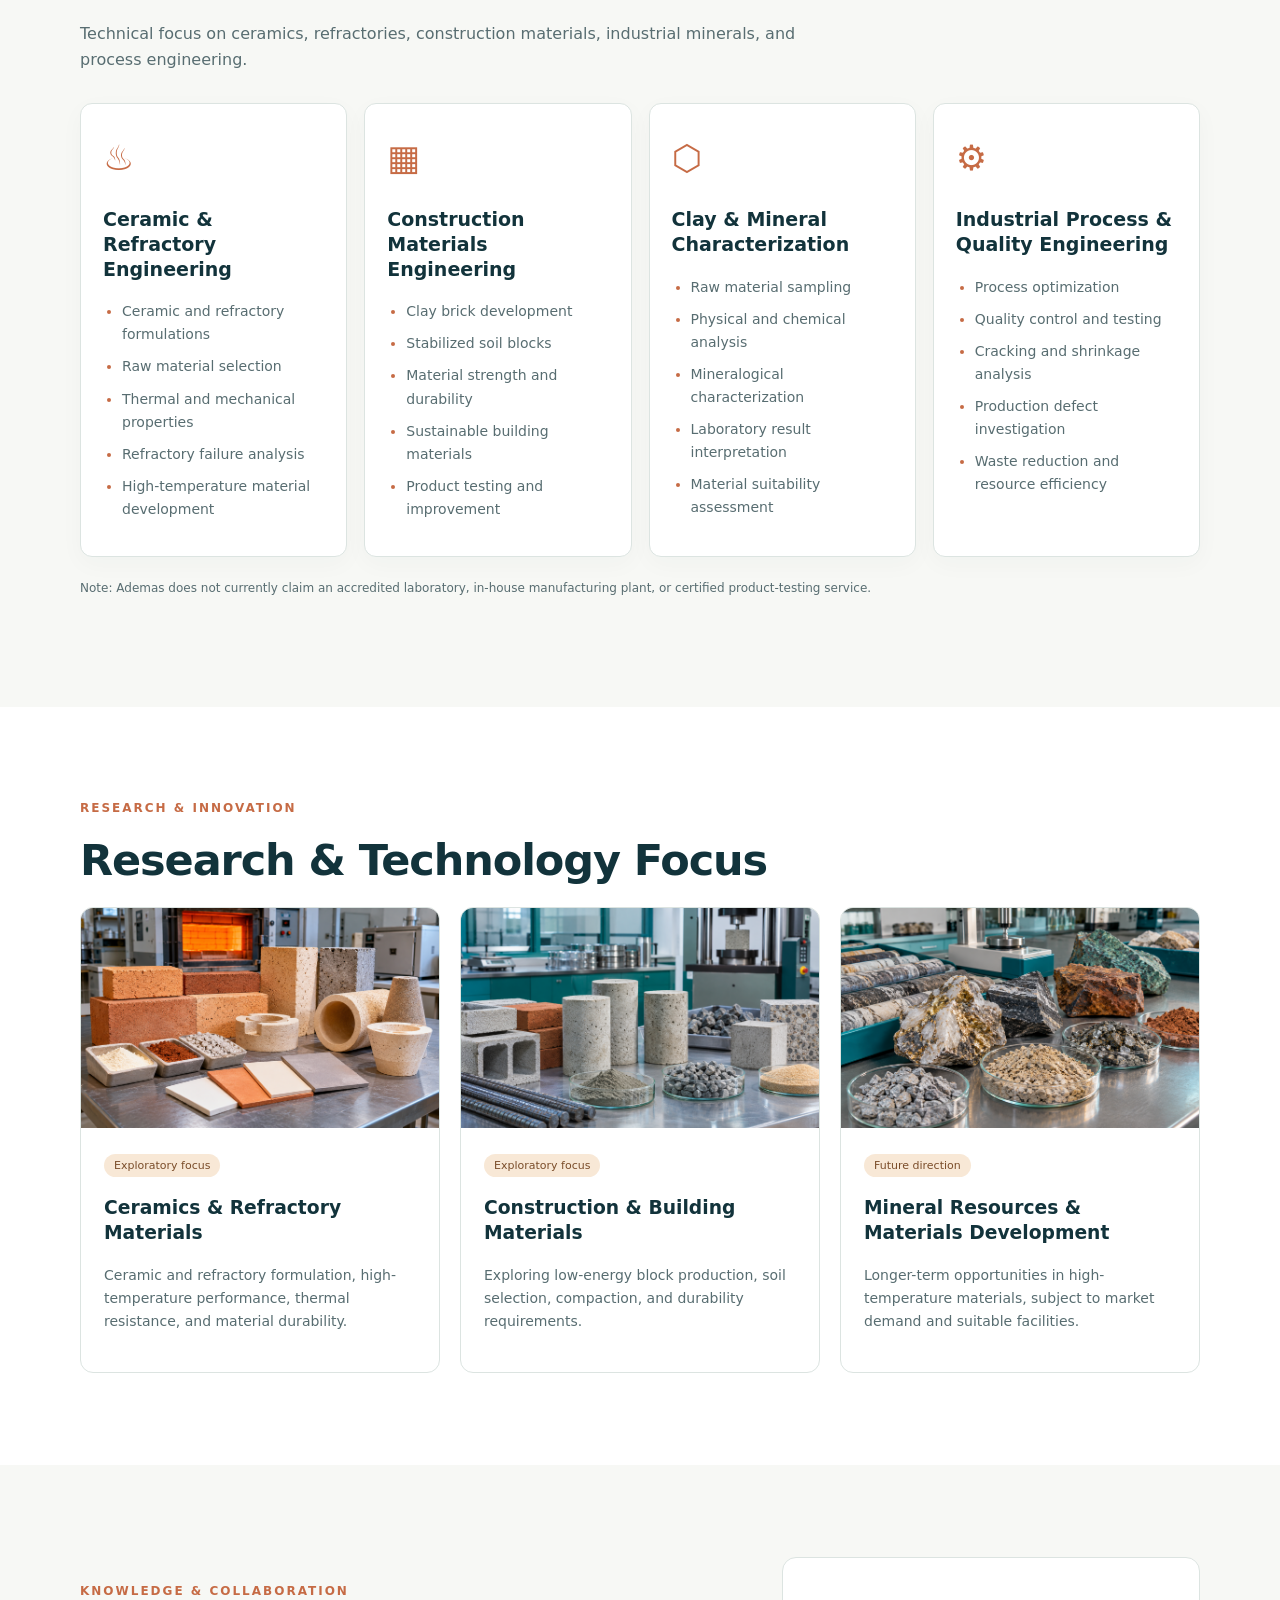
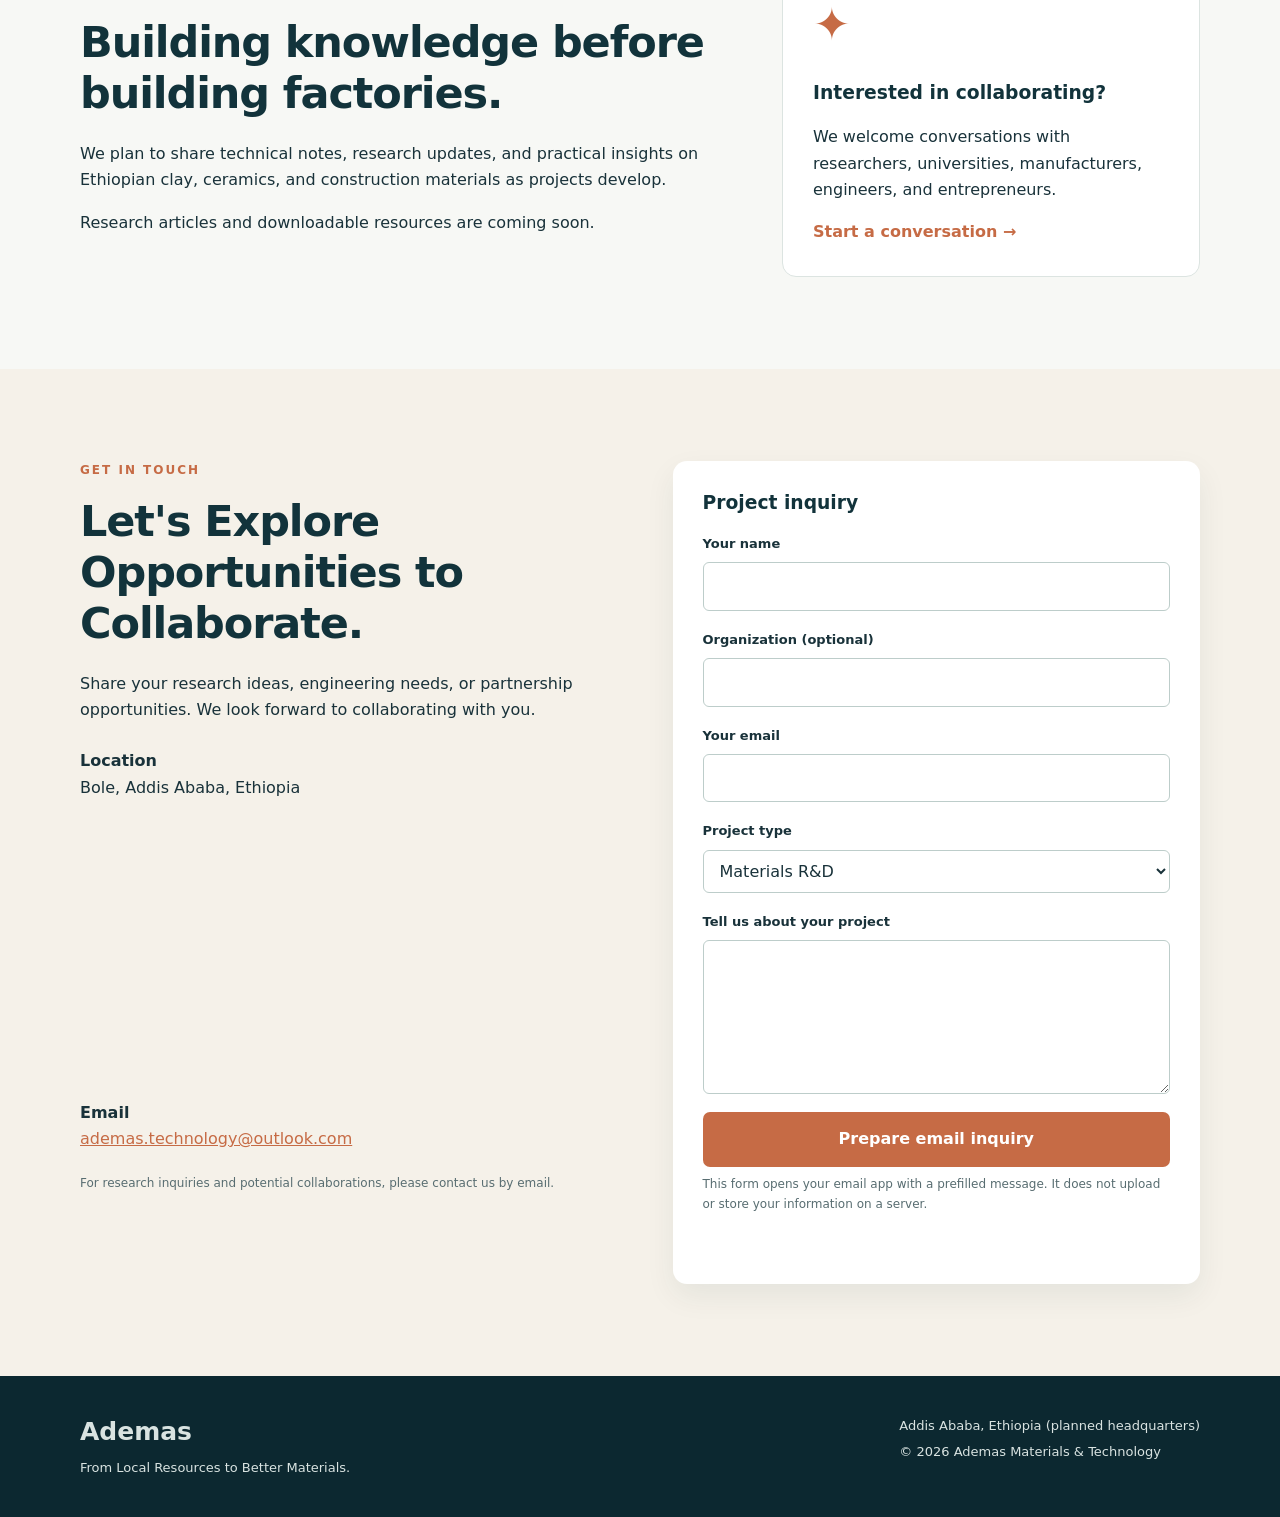
==== commit 337ada7c: "Update index.html" ====
--- a/index.html
+++ b/index.html
@@ -3,8 +3,7 @@
 <header class="site-header"><a class="brand" href="#home" aria-label="Ademas home"><img src="favicon.svg" alt="" width="44" height="44">
 <span class="brand-names">
 <small lang="am" class="brand-amharic">አድማስ</small> <strong>Ademas</strong> <small>Materials &amp; Technology</small></span></a><button class="menu-toggle" aria-expanded="false" aria-controls="nav" aria-label="Open menu">☰</button><nav id="nav" class="nav" aria-label="Main navigation"><a href="#home" data-i18n="navHome">Home</a><a href="#about" data-i18n="navAbout">About</a><a href="#services" data-i18n="navServices">Services</a><a href="#research" data-i18n="navResearch">Research</a><a href="#resources" data-i18n="navResources">Resources</a><a href="#contact" data-i18n="navContact">Contact</a><button id="language" class="language" aria-label="Switch language">አማርኛ</button></nav></header>
-<main><section id="home" class="hero"><div class="container hero-grid"><div><p class="eyebrow" data-i18n="eyebrow"> ADDIS ABABA · ETHIOPIA · MATERIALS INNOVATION</p><h1 data-i18n="heroTitle">From Local Resources to Better Materials.</h1><p class="lead" data-i18n="heroText">An emerging materials engineering initiative focused on ceramics, refractories, minerals, and construction materials.</p><div class="actions"><a class="btn primary" href="#services" data-i18n="explore">Explore services</a><a class="btn outline" href="#contact" data-i18n="talk">Discuss a project</a></div><p class="hero-note" data-i18n="stage">An emerging, research-led venture. Laboratory testing and manufacturing are partner-dependent and not yet established in-house.</p></div><div class="hero-art" role="img" aria-label="Stylized clay brick and mineral material illustration"><div class="sun"></div><div class="mountain mountain-a"></div><div class="mountain mountain-b"></div><div class="bricks"><i></i><i></i><i></i><i></i><i></i><i></i></div>
-  </div></div></section>
+<main><section id="home" class="hero"><div class="container hero-grid"><div><p class="eyebrow" data-i18n="eyebrow"> ADDIS ABABA · ETHIOPIA · MATERIALS INNOVATION</p><h1 data-i18n="heroTitle">From Local Resources to Better Materials.</h1><p class="lead" data-i18n="heroText">An emerging materials engineering initiative focused on ceramics, refractories, minerals, and construction materials.</p><div class="actions"><a class="btn primary" href="#services" data-i18n="explore">Explore services</a><a class="btn outline" href="#contact" data-i18n="talk">Discuss a project</a></div><p class="hero-note" data-i18n="stage">An emerging, research-led venture. Laboratory testing and manufacturing are partner-dependent and not yet established in-house.</p></div><div class="hero-photo" style="width:100%;overflow:hidden;border-radius:24px;align-self:center;"><img src="laboratory.png" alt="Illustrative materials testing laboratory" style="display:block;width:100%;height:auto;border-radius:24px;"></div></div></section>
 <section class="strip"><div class="container strip-grid"><span data-i18n="strip1">Locally grounded research</span><span data-i18n="strip2">Practical engineering</span><span data-i18n="strip3">Responsible innovation</span></div></section>
 <section id="about" class="section"><div class="container two-col"><div><p class="eyebrow" data-i18n="aboutEyebrow">WHO WE ARE</p><h2 data-i18n="aboutTitle">Research-minded. Industry-focused.</h2><p data-i18n="about1">Ademas Materials & Technology is an early-stage materials engineering initiative based in Addis Ababa, Ethiopia. We aim to connect scientific research with real challenges in ceramics, clay-based products, and construction materials.</p><p data-i18n="about2">The initiative is founded on materials science and engineering experience, including three years in refractory castable development. Our initial approach prioritizes feasibility studies, formulation research, and collaboration rather than capital-intensive manufacturing.</p></div><aside class="statement"><span class="small-label" data-i18n="missionLabel">OUR MISSION</span><h3 data-i18n="mission">From local resources to better materials.</h3><p data-i18n="vision">Our long-term vision is to contribute to a stronger Ethiopian and African materials technology ecosystem through applied research, local knowledge, and industrial partnerships.</p></aside></div></section>
 <section id="services" class="section alt"><div class="container"><p class="eyebrow" data-i18n="servicesEyebrow">WHAT WE DO</p><h2 data-i18n="servicesTitle">Materials Engineering & Technology Development</h2><p class="section-intro" data-i18n="servicesIntro">Technical focus on ceramics, refractories, construction materials, industrial minerals, and process engineering.</p>
@@ -61,17 +60,19 @@
 
 </div>
 <p class="disclaimer" data-i18n="servicesNote">Note: Ademas does not currently claim an accredited laboratory, in-house manufacturing plant, or certified product-testing service.</p></div></section>
-<section id="research" class="section"><div class="container"><p class="eyebrow" data-i18n="researchEyebrow">RESEARCH & INNOVATION</p><h2 data-i18n="researchTitle">Research & Technology Focus</h2><div class="research-grid"><article class="research-card"><div class="research-graphic clay"></div><div class="research-body"><span class="pill" data-i18n="exploratory">Exploratory focus</span><h3 data-i18n="r1t">Ceramics & Refractory Materials</h3><p data-i18n="r1d">Ceramic and refractory formulation, high-temperature performance, thermal resistance, and material durability.</p></div></article><article class="research-card"><div class="research-graphic earth"></div><div class="research-body"><span class="pill" data-i18n="exploratory2">Exploratory focus</span><h3 data-i18n="r2t">Construction & Building Materials</h3><p data-i18n="r2d">Exploring low-energy block production, soil selection, compaction, and durability requirements.</p></div></article><article class="research-card"><div class="research-graphic refractory"></div><div class="research-body"><span class="pill" data-i18n="future">Future direction</span><h3 data-i18n="r3t">Mineral Resources & Materials Development</h3><p data-i18n="r3d">Longer-term opportunities in high-temperature materials, subject to market demand and suitable facilities.</p></div></article></div></div></section>
+<section id="research" class="section"><div class="container"><p class="eyebrow" data-i18n="researchEyebrow">RESEARCH & INNOVATION</p><h2 data-i18n="researchTitle">Research & Technology Focus</h2><div class="research-grid"><article class="research-card"><img src="ceramics.png" alt="Illustrative ceramic and refractory materials" class="research-photo" style="display:block;width:100%;height:220px;object-fit:cover;"><div class="research-body"><span class="pill" data-i18n="exploratory">Exploratory focus</span><h3 data-i18n="r1t">Ceramics & Refractory Materials</h3><p data-i18n="r1d">Ceramic and refractory formulation, high-temperature performance, thermal resistance, and material durability.</p></div></article><article class="research-card"><img src="construction.png" alt="Illustrative construction and building materials" class="research-photo" style="display:block;width:100%;height:220px;object-fit:cover;"><div class="research-body"><span class="pill" data-i18n="exploratory2">Exploratory focus</span><h3 data-i18n="r2t">Construction & Building Materials</h3><p data-i18n="r2d">Exploring low-energy block production, soil selection, compaction, and durability requirements.</p></div></article><article class="research-card"><img src="minerals.png" alt="Illustrative mineral samples and materials" class="research-photo" style="display:block;width:100%;height:220px;object-fit:cover;"><div class="research-body"><span class="pill" data-i18n="future">Future direction</span><h3 data-i18n="r3t">Mineral Resources & Materials Development</h3><p data-i18n="r3d">Longer-term opportunities in high-temperature materials, subject to market demand and suitable facilities.</p></div></article></div></div></section>
 <section id="resources" class="section alt"><div class="container two-col"><div><p class="eyebrow" data-i18n="resourcesEyebrow">KNOWLEDGE & COLLABORATION</p><h2 data-i18n="resourcesTitle">Building knowledge before building factories.</h2><p data-i18n="resourcesText">We plan to share technical notes, research updates, and practical insights on Ethiopian clay, ceramics, and construction materials as projects develop.</p><p data-i18n="resourcesComing">Research articles and downloadable resources are coming soon.</p></div><div class="resource-box"><div class="resource-icon">✦</div><h3 data-i18n="partnerTitle">Interested in collaborating?</h3><p data-i18n="partnerText">We welcome conversations with researchers, universities, manufacturers, engineers, and entrepreneurs.</p><a href="#contact" class="text-link" data-i18n="partnerLink">Start a conversation →</a></div></div></section>
 <section id="contact" class="section contact-section"><div class="container contact-grid"><div><p class="eyebrow" data-i18n="contactEyebrow">GET IN TOUCH</p><h2 data-i18n="contactTitle">Let's Explore Opportunities to Collaborate.</h2><p data-i18n="contactText">Share your research ideas, engineering needs, or partnership opportunities. We look forward to collaborating with you.</p><div class="contact-detail"><strong data-i18n="locationLabel">Location</strong><span>Bole, Addis Ababa, Ethiopia</span>
+
 <iframe
-  title="Map of Bole, Addis Ababa"
-  src="https://www.google.com/maps?q=Bole%2C%20Addis%20Ababa%2C%20Ethiopia&output=embed"
+  title="Tropical Mall, Bole, Addis Ababa"
+  src="https://www.google.com/maps?q=Tropical%20Mall%2C%20Bole%2C%20Addis%20Ababa%2C%20Ethiopia&output=embed"
   width="100%"
   height="250"
   style="border:0; border-radius:12px; margin-top:15px;"
   loading="lazy">
 </iframe>
+
 </div><div class="contact-detail"><strong data-i18n="emailLabel">Email</strong><a id="emailLink" href="mailto:ademas.technology@outlook.com">ademas.technology@outlook.com</a></div><p class="disclaimer" data-i18n="emailNote">For research inquiries and potential collaborations, please contact us by email.</p></div><form id="contactForm" class="contact-form"><h3 data-i18n="formTitle">Project inquiry</h3><label for="name" data-i18n="name">Your name</label><input id="name" name="name" required autocomplete="name" maxlength="100"><label for="org" data-i18n="organization">Organization (optional)</label><input id="org" name="organization" maxlength="120"><label for="email" data-i18n="yourEmail">Your email</label><input id="email" type="email" name="email" required autocomplete="email"><label for="topic" data-i18n="topic">Project type</label><select id="topic" name="topic"><option value="Materials R&D">Materials R&D</option><option value="Bricks & ceramics">Bricks & ceramics</option><option value="Clay & minerals">Clay & minerals</option><option value="Consulting">Consulting</option><option value="Collaboration">Collaboration</option></select><label for="message" data-i18n="message">Tell us about your project</label><textarea id="message" name="message" rows="5" required maxlength="3000"></textarea><button class="btn primary submit" type="submit" data-i18n="send">Prepare email inquiry</button><p class="form-help" data-i18n="formHelp">This form opens your email app with a prefilled message. It does not upload or store your information on a server.</p><p id="formStatus" role="status" aria-live="polite"></p></form></div></section></main>
 <footer><div class="container footer-grid"><div><strong>Ademas</strong><p data-i18n="footerTag">From Local Resources to Better Materials.</p></div><div><p>Addis Ababa, Ethiopia (planned headquarters)</p><p>© <span id="year"></span> Ademas Materials & Technology</p></div></div></footer>
 <script src="script.js?v=3"></script></body></html>
--- a/styles.css
+++ b/styles.css
@@ -133,3 +133,16 @@
 .service-list { padding-left: 19px; margin: 14px 0 0; color: var(--muted); font-size: 14px; line-height: 1.65; }
 .service-list li { margin-bottom: 9px; }
 .service-list li::marker { color: var(--terra); }
+
+.hero-photo {
+  width: 100%;
+  overflow: hidden;
+  border-radius: 28px;
+}
+
+.hero-photo img {
+  display: block;
+  width: 100%;
+  height: auto;
+}
+
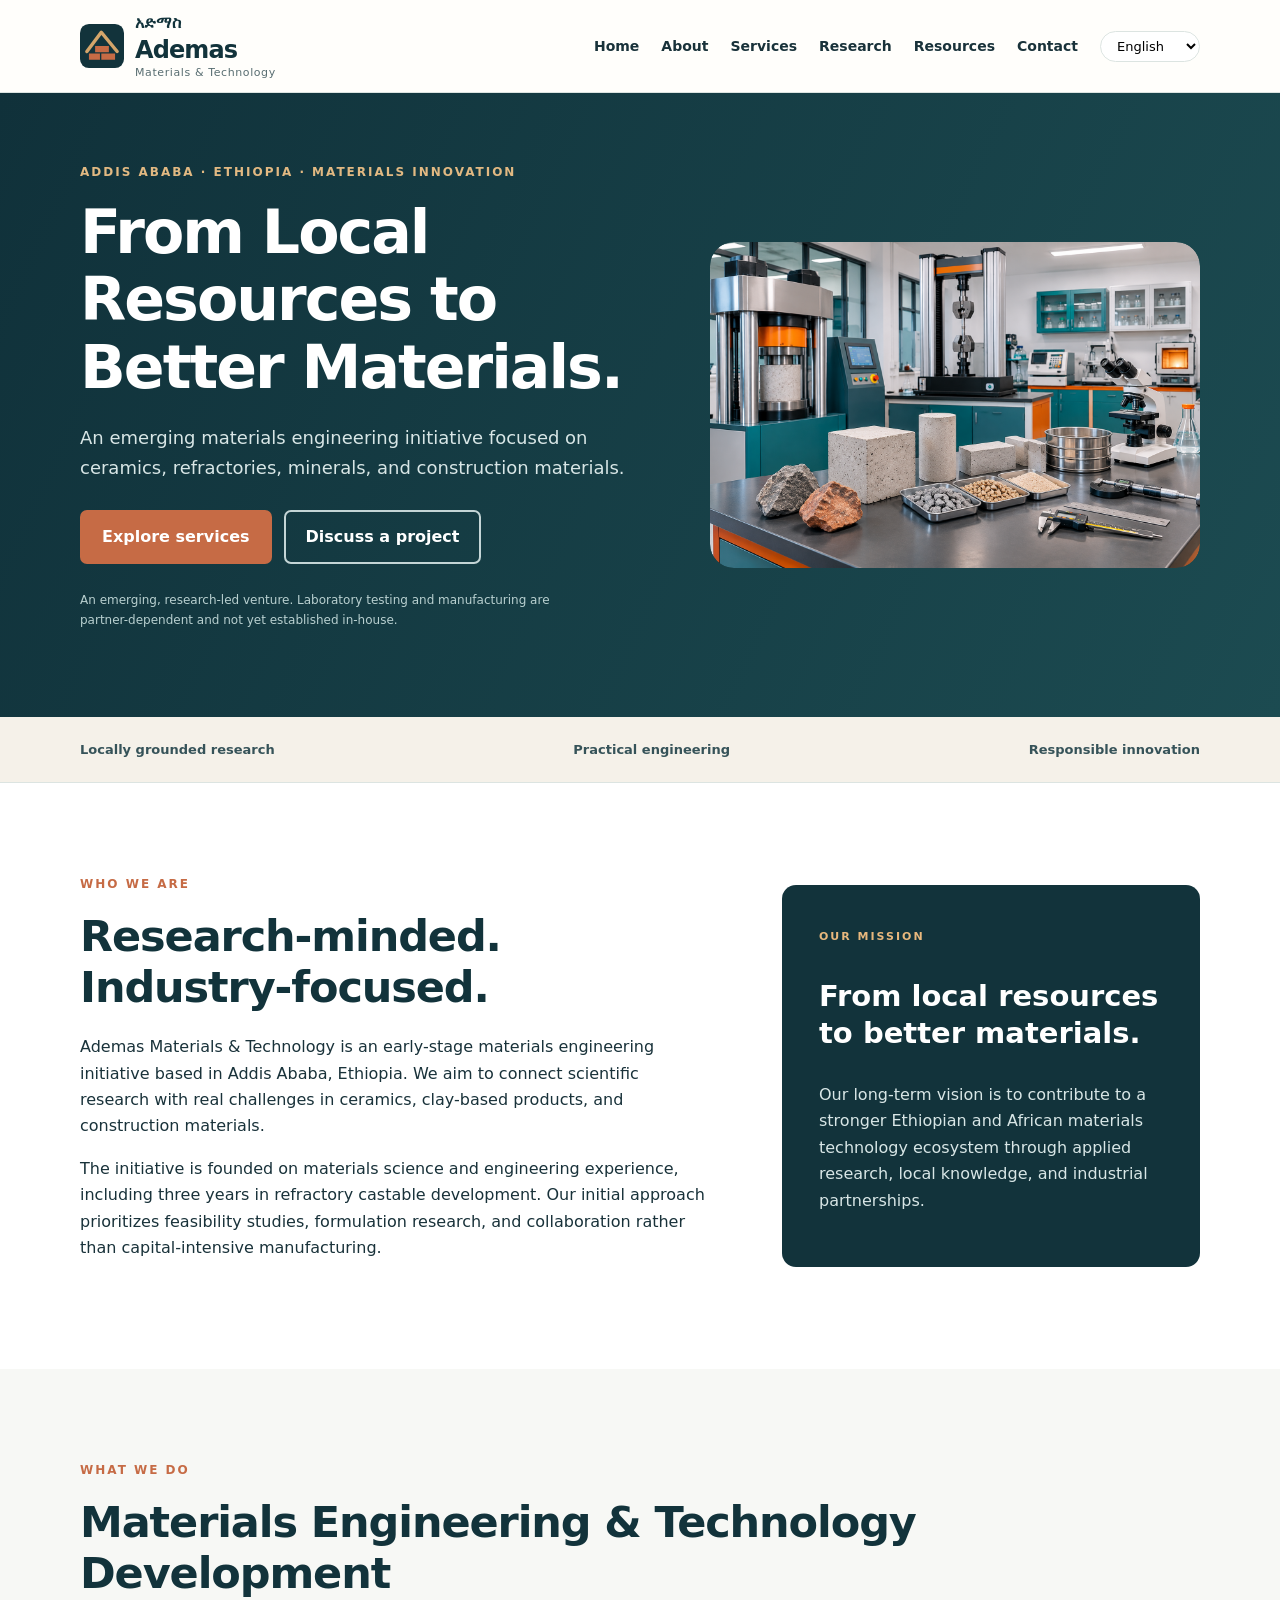
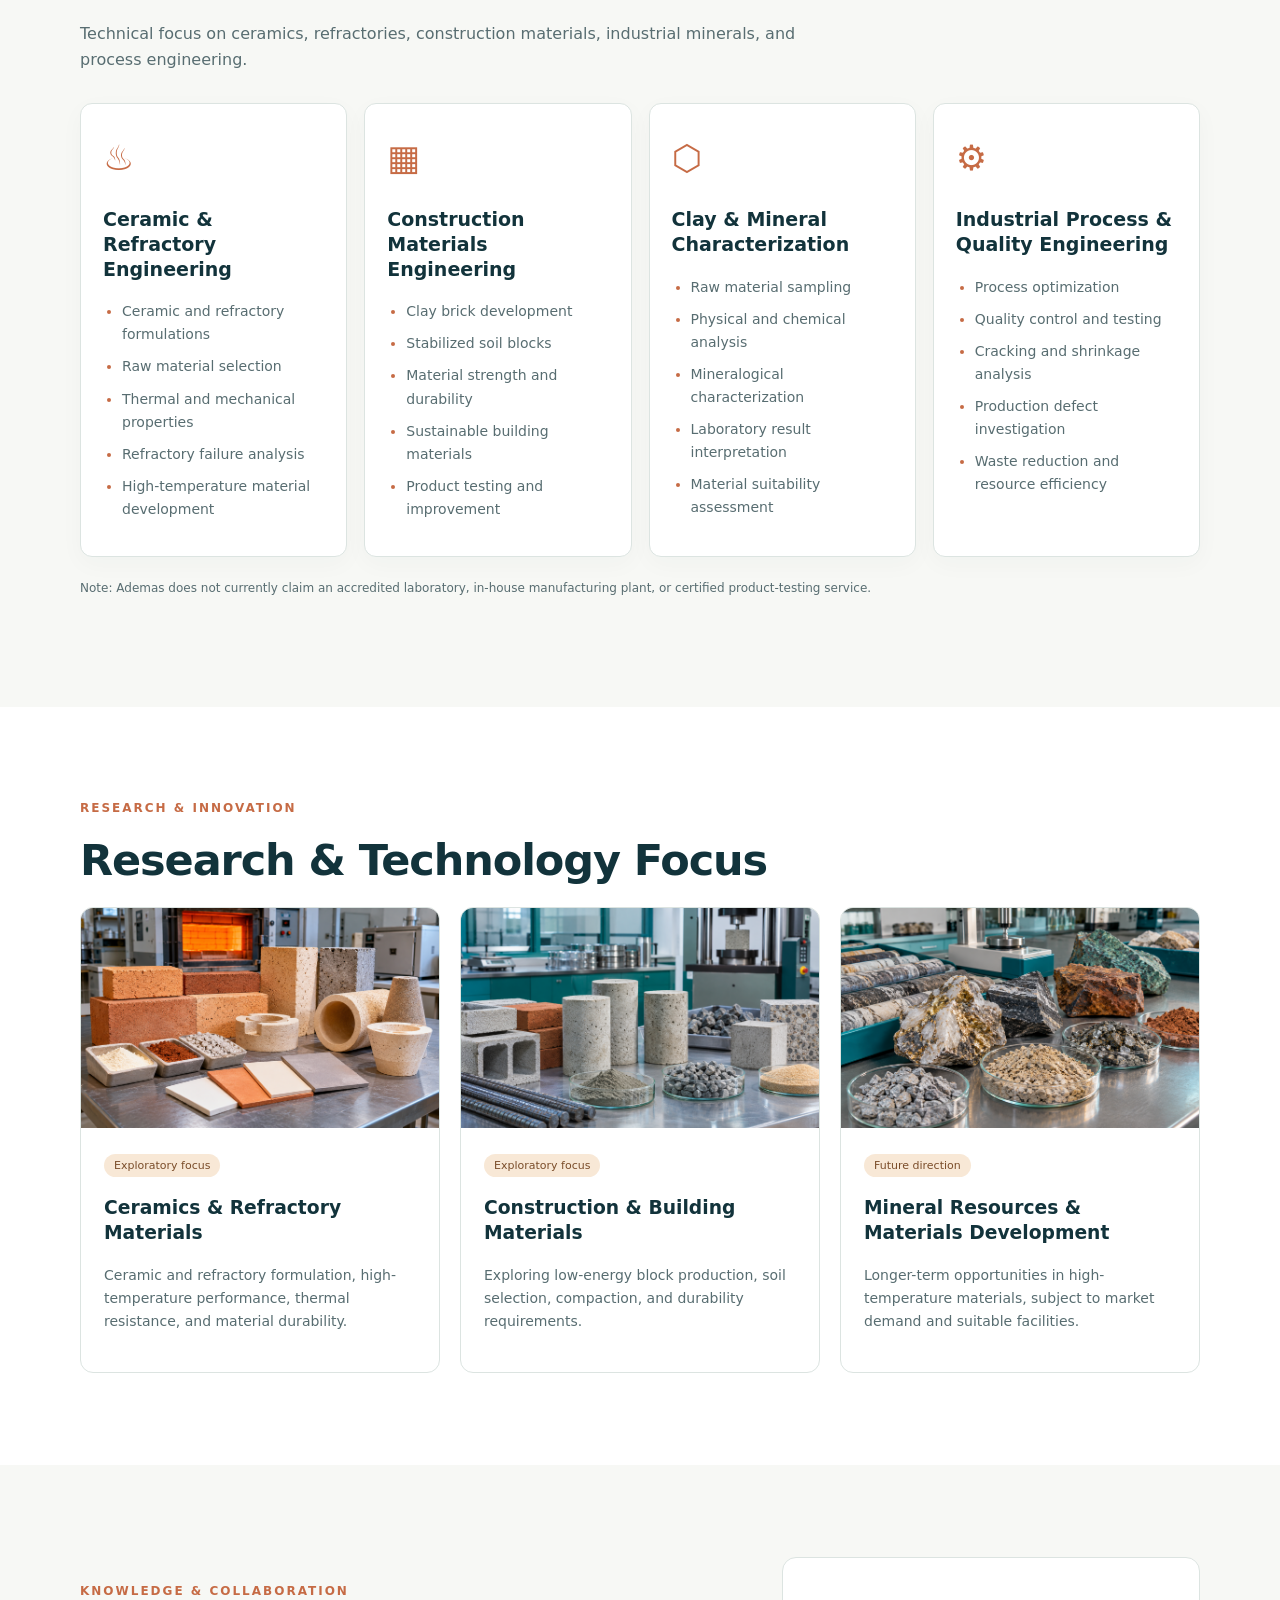
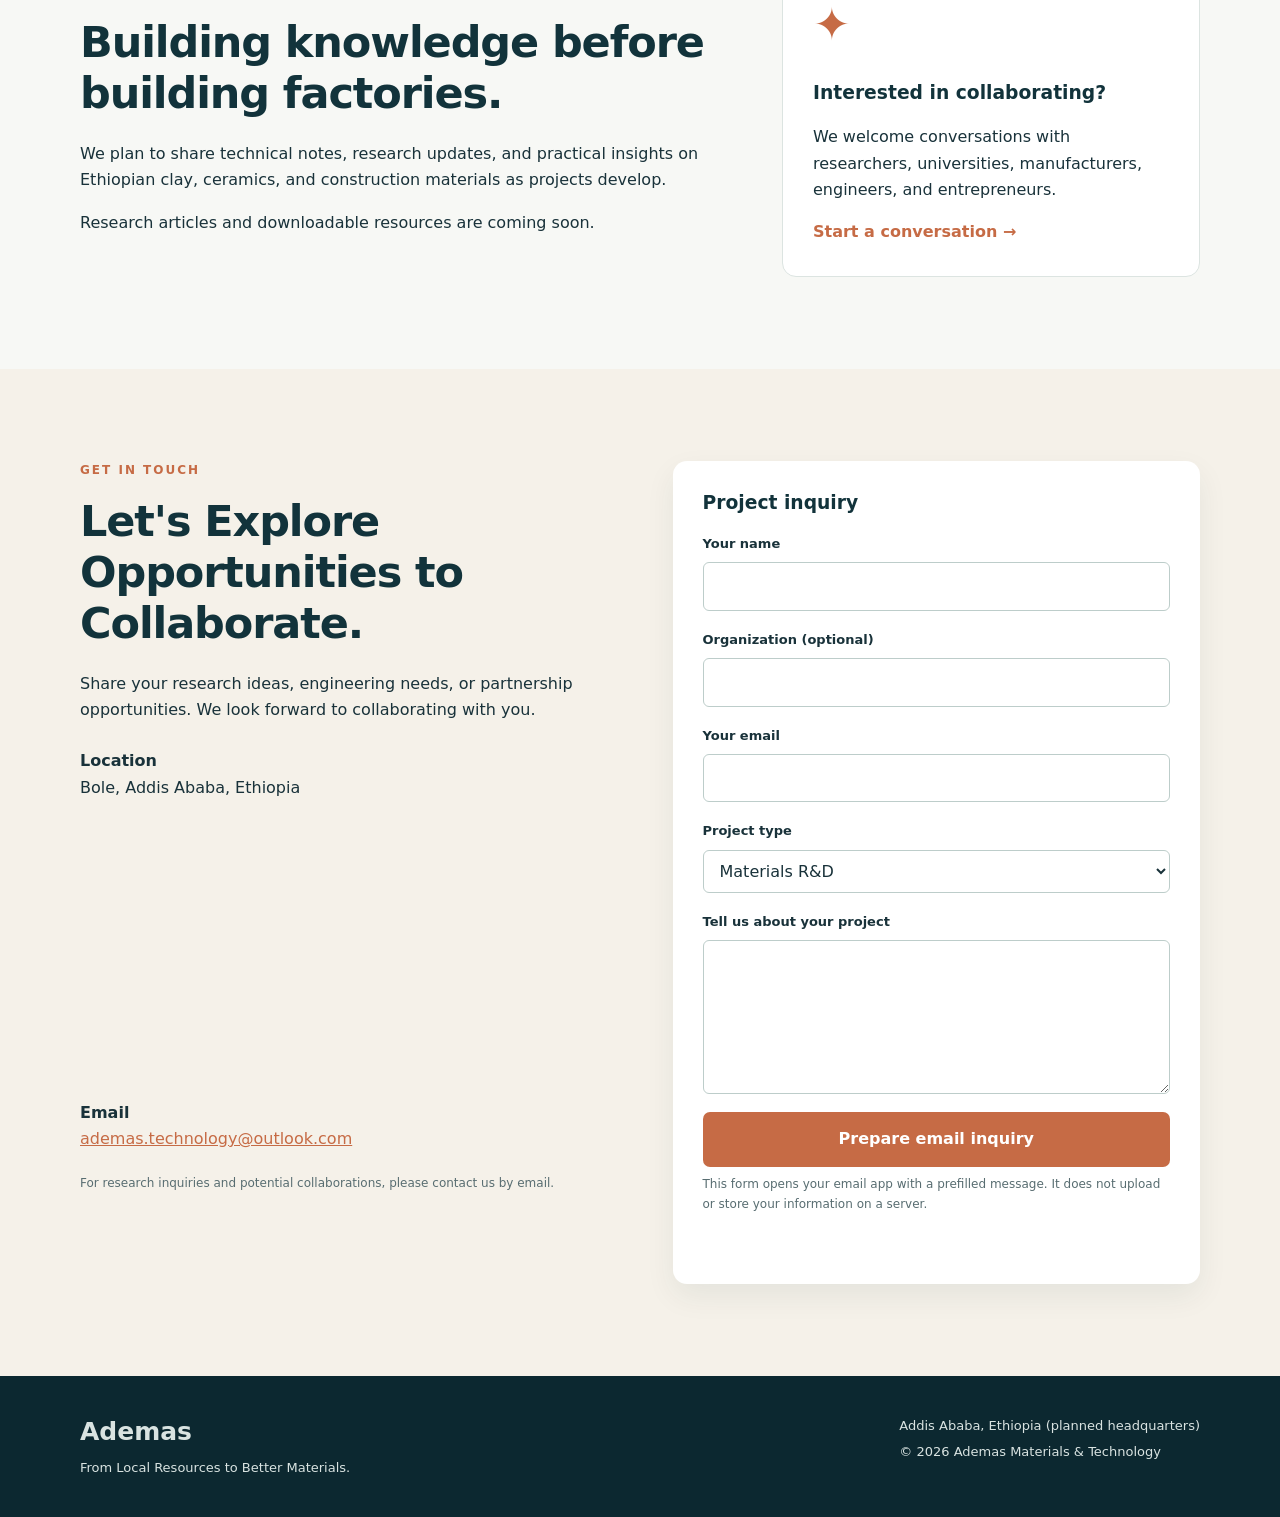
==== commit 125dd14f: "Update index.html" ====
--- a/index.html
+++ b/index.html
@@ -2,7 +2,7 @@
 <html lang="en"><head><meta charset="utf-8"><meta name="viewport" content="width=device-width,initial-scale=1"><meta name="description" content=" Ademas Materials & Technology applied ceramic and construction materials research in Addis Ababa , Ethiopia."><title>Ademas | Materials & Technology</title><link rel="icon" href="favicon.svg" type="image/svg+xml"><link rel="stylesheet" href="styles.css"></head><body>
 <header class="site-header"><a class="brand" href="#home" aria-label="Ademas home"><img src="favicon.svg" alt="" width="44" height="44">
 <span class="brand-names">
-<small lang="am" class="brand-amharic">አድማስ</small> <strong>Ademas</strong> <small>Materials &amp; Technology</small></span></a><button class="menu-toggle" aria-expanded="false" aria-controls="nav" aria-label="Open menu">☰</button><nav id="nav" class="nav" aria-label="Main navigation"><a href="#home" data-i18n="navHome">Home</a><a href="#about" data-i18n="navAbout">About</a><a href="#services" data-i18n="navServices">Services</a><a href="#research" data-i18n="navResearch">Research</a><a href="#resources" data-i18n="navResources">Resources</a><a href="#contact" data-i18n="navContact">Contact</a><button id="language" class="language" aria-label="Switch language">አማርኛ</button></nav></header>
+<small lang="am" class="brand-amharic">አድማስ</small> <strong>Ademas</strong> <small>Materials &amp; Technology</small></span></a><button class="menu-toggle" aria-expanded="false" aria-controls="nav" aria-label="Open menu">☰</button><nav id="nav" class="nav" aria-label="Main navigation"><a href="#home" data-i18n="navHome">Home</a><a href="#about" data-i18n="navAbout">About</a><a href="#services" data-i18n="navServices">Services</a><a href="#research" data-i18n="navResearch">Research</a><a href="#resources" data-i18n="navResources">Resources</a><a href="#contact" data-i18n="navContact">Contact</a><select id="language" class="language" aria-label="Choose language"><option value="en">English</option><option value="am">አማርኛ</option><option value="fr">Français</option></select></nav></header>
 <main><section id="home" class="hero"><div class="container hero-grid"><div><p class="eyebrow" data-i18n="eyebrow"> ADDIS ABABA · ETHIOPIA · MATERIALS INNOVATION</p><h1 data-i18n="heroTitle">From Local Resources to Better Materials.</h1><p class="lead" data-i18n="heroText">An emerging materials engineering initiative focused on ceramics, refractories, minerals, and construction materials.</p><div class="actions"><a class="btn primary" href="#services" data-i18n="explore">Explore services</a><a class="btn outline" href="#contact" data-i18n="talk">Discuss a project</a></div><p class="hero-note" data-i18n="stage">An emerging, research-led venture. Laboratory testing and manufacturing are partner-dependent and not yet established in-house.</p></div><div class="hero-photo" style="width:100%;overflow:hidden;border-radius:24px;align-self:center;"><img src="laboratory.png" alt="Illustrative materials testing laboratory" style="display:block;width:100%;height:auto;border-radius:24px;"></div></div></section>
 <section class="strip"><div class="container strip-grid"><span data-i18n="strip1">Locally grounded research</span><span data-i18n="strip2">Practical engineering</span><span data-i18n="strip3">Responsible innovation</span></div></section>
 <section id="about" class="section"><div class="container two-col"><div><p class="eyebrow" data-i18n="aboutEyebrow">WHO WE ARE</p><h2 data-i18n="aboutTitle">Research-minded. Industry-focused.</h2><p data-i18n="about1">Ademas Materials & Technology is an early-stage materials engineering initiative based in Addis Ababa, Ethiopia. We aim to connect scientific research with real challenges in ceramics, clay-based products, and construction materials.</p><p data-i18n="about2">The initiative is founded on materials science and engineering experience, including three years in refractory castable development. Our initial approach prioritizes feasibility studies, formulation research, and collaboration rather than capital-intensive manufacturing.</p></div><aside class="statement"><span class="small-label" data-i18n="missionLabel">OUR MISSION</span><h3 data-i18n="mission">From local resources to better materials.</h3><p data-i18n="vision">Our long-term vision is to contribute to a stronger Ethiopian and African materials technology ecosystem through applied research, local knowledge, and industrial partnerships.</p></aside></div></section>
@@ -14,11 +14,11 @@
     <div class="symbol">♨</div>
     <h3 data-i18n="s1t">Ceramic &amp; Refractory Engineering</h3>
     <ul class="service-list">
-      <li>Ceramic and refractory formulations</li>
-      <li>Raw material selection</li>
-      <li>Thermal and mechanical properties</li>
-      <li>Refractory failure analysis</li>
-      <li>High-temperature material development</li>
+      <li data-i18n="bullet1">Ceramic and refractory formulations</li>
+      <li data-i18n="bullet2">Raw material selection</li>
+      <li data-i18n="bullet3">Thermal and mechanical properties</li>
+      <li data-i18n="bullet4">Refractory failure analysis</li>
+      <li data-i18n="bullet5">High-temperature material development</li>
     </ul>
   </article>
 
@@ -26,11 +26,11 @@
     <div class="symbol">▦</div>
     <h3 data-i18n="s2t">Construction Materials Engineering</h3>
     <ul class="service-list">
-      <li>Clay brick development</li>
-      <li>Stabilized soil blocks</li>
-      <li>Material strength and durability</li>
-      <li>Sustainable building materials</li>
-      <li>Product testing and improvement</li>
+      <li data-i18n="bullet6">Clay brick development</li>
+      <li data-i18n="bullet7">Stabilized soil blocks</li>
+      <li data-i18n="bullet8">Material strength and durability</li>
+      <li data-i18n="bullet9">Sustainable building materials</li>
+      <li data-i18n="bullet10">Product testing and improvement</li>
     </ul>
   </article>
 
@@ -38,11 +38,11 @@
     <div class="symbol">⬡</div>
     <h3 data-i18n="s3t">Clay &amp; Mineral Characterization</h3>
     <ul class="service-list">
-      <li>Raw material sampling</li>
-      <li>Physical and chemical analysis</li>
-      <li>Mineralogical characterization</li>
-      <li>Laboratory result interpretation</li>
-      <li>Material suitability assessment</li>
+      <li data-i18n="bullet11">Raw material sampling</li>
+      <li data-i18n="bullet12">Physical and chemical analysis</li>
+      <li data-i18n="bullet13">Mineralogical characterization</li>
+      <li data-i18n="bullet14">Laboratory result interpretation</li>
+      <li data-i18n="bullet15">Material suitability assessment</li>
     </ul>
   </article>
 
@@ -50,11 +50,11 @@
     <div class="symbol">⚙</div>
     <h3 data-i18n="s4t">Industrial Process &amp; Quality Engineering</h3>
     <ul class="service-list">
-      <li>Process optimization</li>
-      <li>Quality control and testing</li>
-      <li>Cracking and shrinkage analysis</li>
-      <li>Production defect investigation</li>
-      <li>Waste reduction and resource efficiency</li>
+      <li data-i18n="bullet16">Process optimization</li>
+      <li data-i18n="bullet17">Quality control and testing</li>
+      <li data-i18n="bullet18">Cracking and shrinkage analysis</li>
+      <li data-i18n="bullet19">Production defect investigation</li>
+      <li data-i18n="bullet20">Waste reduction and resource efficiency</li>
     </ul>
   </article>
 
@@ -62,7 +62,7 @@
 <p class="disclaimer" data-i18n="servicesNote">Note: Ademas does not currently claim an accredited laboratory, in-house manufacturing plant, or certified product-testing service.</p></div></section>
 <section id="research" class="section"><div class="container"><p class="eyebrow" data-i18n="researchEyebrow">RESEARCH & INNOVATION</p><h2 data-i18n="researchTitle">Research & Technology Focus</h2><div class="research-grid"><article class="research-card"><img src="ceramics.png" alt="Illustrative ceramic and refractory materials" class="research-photo" style="display:block;width:100%;height:220px;object-fit:cover;"><div class="research-body"><span class="pill" data-i18n="exploratory">Exploratory focus</span><h3 data-i18n="r1t">Ceramics & Refractory Materials</h3><p data-i18n="r1d">Ceramic and refractory formulation, high-temperature performance, thermal resistance, and material durability.</p></div></article><article class="research-card"><img src="construction.png" alt="Illustrative construction and building materials" class="research-photo" style="display:block;width:100%;height:220px;object-fit:cover;"><div class="research-body"><span class="pill" data-i18n="exploratory2">Exploratory focus</span><h3 data-i18n="r2t">Construction & Building Materials</h3><p data-i18n="r2d">Exploring low-energy block production, soil selection, compaction, and durability requirements.</p></div></article><article class="research-card"><img src="minerals.png" alt="Illustrative mineral samples and materials" class="research-photo" style="display:block;width:100%;height:220px;object-fit:cover;"><div class="research-body"><span class="pill" data-i18n="future">Future direction</span><h3 data-i18n="r3t">Mineral Resources & Materials Development</h3><p data-i18n="r3d">Longer-term opportunities in high-temperature materials, subject to market demand and suitable facilities.</p></div></article></div></div></section>
 <section id="resources" class="section alt"><div class="container two-col"><div><p class="eyebrow" data-i18n="resourcesEyebrow">KNOWLEDGE & COLLABORATION</p><h2 data-i18n="resourcesTitle">Building knowledge before building factories.</h2><p data-i18n="resourcesText">We plan to share technical notes, research updates, and practical insights on Ethiopian clay, ceramics, and construction materials as projects develop.</p><p data-i18n="resourcesComing">Research articles and downloadable resources are coming soon.</p></div><div class="resource-box"><div class="resource-icon">✦</div><h3 data-i18n="partnerTitle">Interested in collaborating?</h3><p data-i18n="partnerText">We welcome conversations with researchers, universities, manufacturers, engineers, and entrepreneurs.</p><a href="#contact" class="text-link" data-i18n="partnerLink">Start a conversation →</a></div></div></section>
-<section id="contact" class="section contact-section"><div class="container contact-grid"><div><p class="eyebrow" data-i18n="contactEyebrow">GET IN TOUCH</p><h2 data-i18n="contactTitle">Let's Explore Opportunities to Collaborate.</h2><p data-i18n="contactText">Share your research ideas, engineering needs, or partnership opportunities. We look forward to collaborating with you.</p><div class="contact-detail"><strong data-i18n="locationLabel">Location</strong><span>Bole, Addis Ababa, Ethiopia</span>
+<section id="contact" class="section contact-section"><div class="container contact-grid"><div><p class="eyebrow" data-i18n="contactEyebrow">GET IN TOUCH</p><h2 data-i18n="contactTitle">Let's Explore Opportunities to Collaborate.</h2><p data-i18n="contactText">Share your research ideas, engineering needs, or partnership opportunities. We look forward to collaborating with you.</p><div class="contact-detail"><strong data-i18n="locationLabel">Location</strong><span data-i18n="locationText">Bole, Addis Ababa, Ethiopia</span>
 
 <iframe
   title="Tropical Mall, Bole, Addis Ababa"
@@ -73,6 +73,6 @@
   loading="lazy">
 </iframe>
 
-</div><div class="contact-detail"><strong data-i18n="emailLabel">Email</strong><a id="emailLink" href="mailto:ademas.technology@outlook.com">ademas.technology@outlook.com</a></div><p class="disclaimer" data-i18n="emailNote">For research inquiries and potential collaborations, please contact us by email.</p></div><form id="contactForm" class="contact-form"><h3 data-i18n="formTitle">Project inquiry</h3><label for="name" data-i18n="name">Your name</label><input id="name" name="name" required autocomplete="name" maxlength="100"><label for="org" data-i18n="organization">Organization (optional)</label><input id="org" name="organization" maxlength="120"><label for="email" data-i18n="yourEmail">Your email</label><input id="email" type="email" name="email" required autocomplete="email"><label for="topic" data-i18n="topic">Project type</label><select id="topic" name="topic"><option value="Materials R&D">Materials R&D</option><option value="Bricks & ceramics">Bricks & ceramics</option><option value="Clay & minerals">Clay & minerals</option><option value="Consulting">Consulting</option><option value="Collaboration">Collaboration</option></select><label for="message" data-i18n="message">Tell us about your project</label><textarea id="message" name="message" rows="5" required maxlength="3000"></textarea><button class="btn primary submit" type="submit" data-i18n="send">Prepare email inquiry</button><p class="form-help" data-i18n="formHelp">This form opens your email app with a prefilled message. It does not upload or store your information on a server.</p><p id="formStatus" role="status" aria-live="polite"></p></form></div></section></main>
-<footer><div class="container footer-grid"><div><strong>Ademas</strong><p data-i18n="footerTag">From Local Resources to Better Materials.</p></div><div><p>Addis Ababa, Ethiopia (planned headquarters)</p><p>© <span id="year"></span> Ademas Materials & Technology</p></div></div></footer>
-<script src="script.js?v=3"></script></body></html>
+</div><div class="contact-detail"><strong data-i18n="emailLabel">Email</strong><a id="emailLink" href="mailto:ademas.technology@outlook.com">ademas.technology@outlook.com</a></div><p class="disclaimer" data-i18n="emailNote">For research inquiries and potential collaborations, please contact us by email.</p></div><form id="contactForm" class="contact-form"><h3 data-i18n="formTitle">Project inquiry</h3><label for="name" data-i18n="name">Your name</label><input id="name" name="name" required autocomplete="name" maxlength="100"><label for="org" data-i18n="organization">Organization (optional)</label><input id="org" name="organization" maxlength="120"><label for="email" data-i18n="yourEmail">Your email</label><input id="email" type="email" name="email" required autocomplete="email"><label for="topic" data-i18n="topic">Project type</label><select id="topic" name="topic"><option value="Materials R&D" data-i18n="topic1">Materials R&D</option><option value="Bricks & ceramics" data-i18n="topic2">Bricks & ceramics</option><option value="Clay & minerals" data-i18n="topic3">Clay & minerals</option><option value="Consulting" data-i18n="topic4">Consulting</option><option value="Collaboration" data-i18n="topic5">Collaboration</option></select><label for="message" data-i18n="message">Tell us about your project</label><textarea id="message" name="message" rows="5" required maxlength="3000"></textarea><button class="btn primary submit" type="submit" data-i18n="send">Prepare email inquiry</button><p class="form-help" data-i18n="formHelp">This form opens your email app with a prefilled message. It does not upload or store your information on a server.</p><p id="formStatus" role="status" aria-live="polite"></p></form></div></section></main>
+<footer><div class="container footer-grid"><div><strong>Ademas</strong><p data-i18n="footerTag">From Local Resources to Better Materials.</p></div><div><p data-i18n="footerLocation">Addis Ababa, Ethiopia (planned headquarters)</p><p>© <span id="year"></span> Ademas Materials & Technology</p></div></div></footer>
+<script src="script.js?v=4"></script></body></html>
